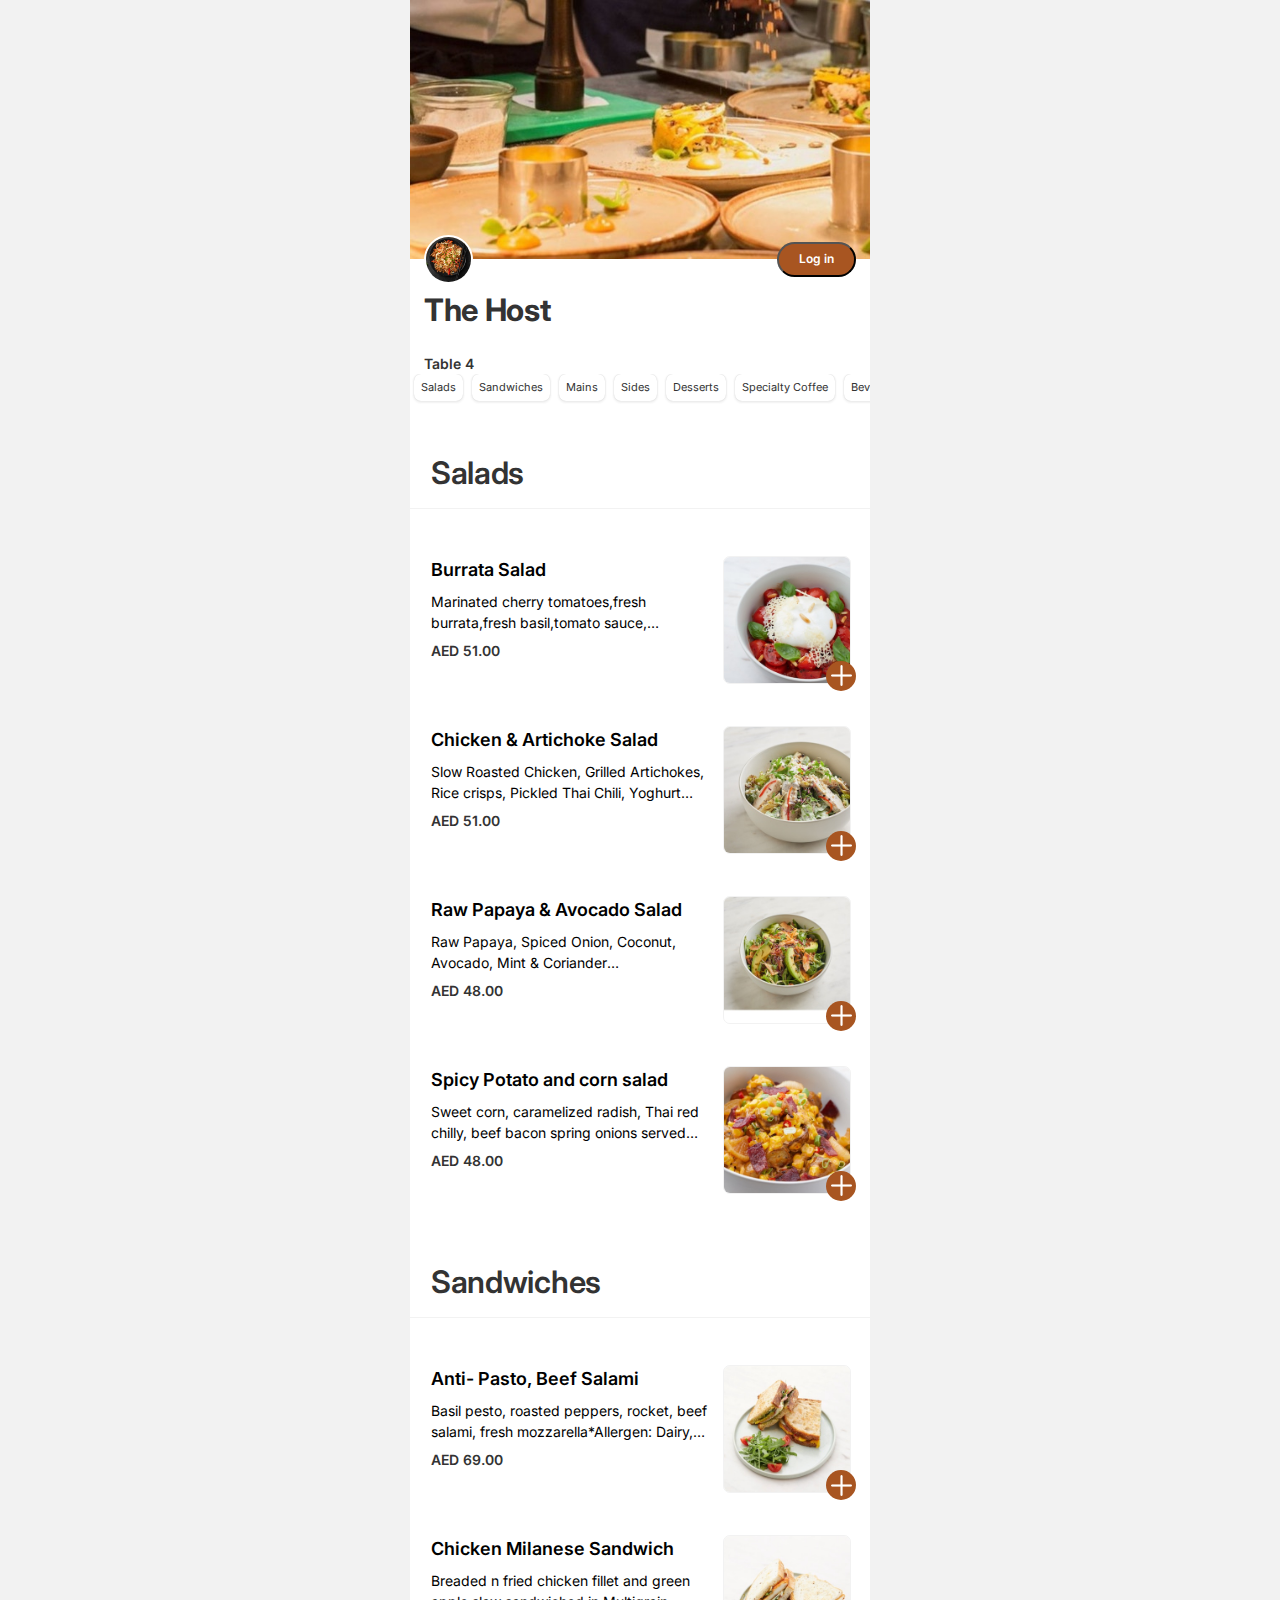
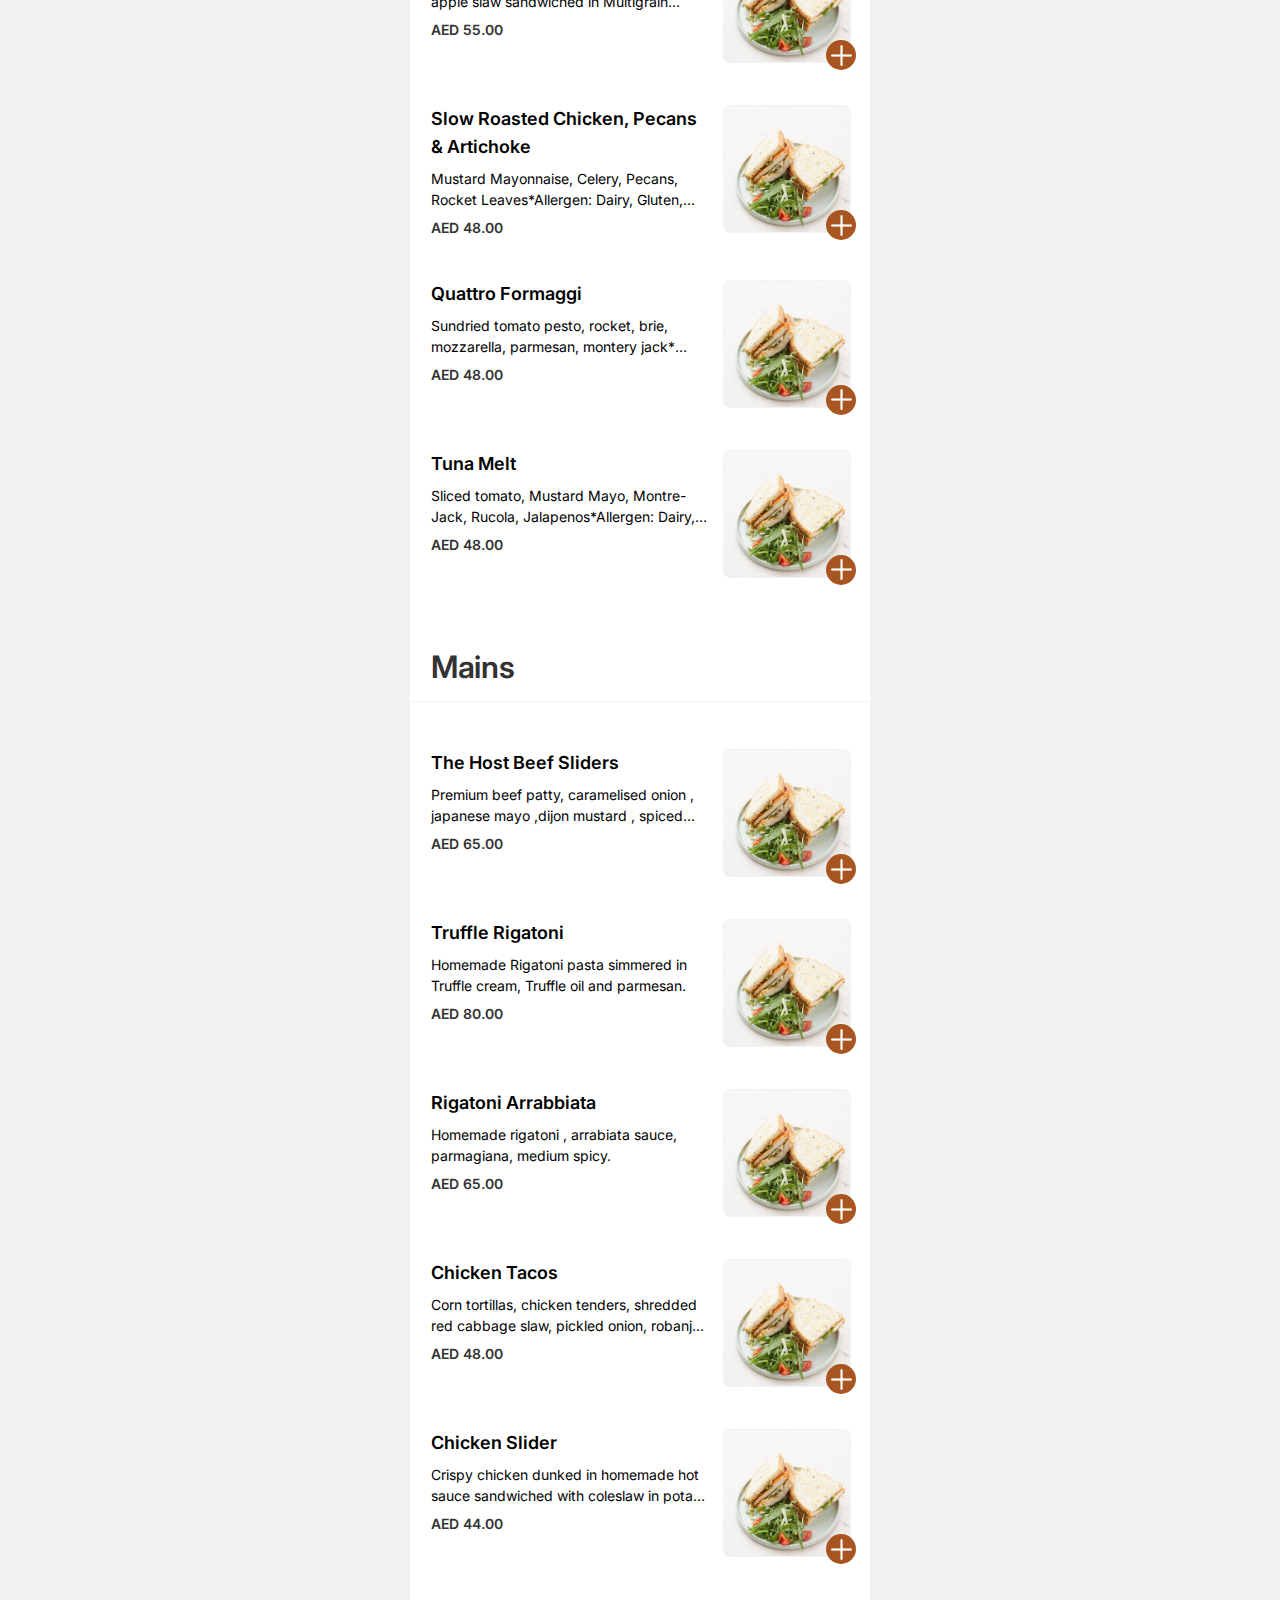
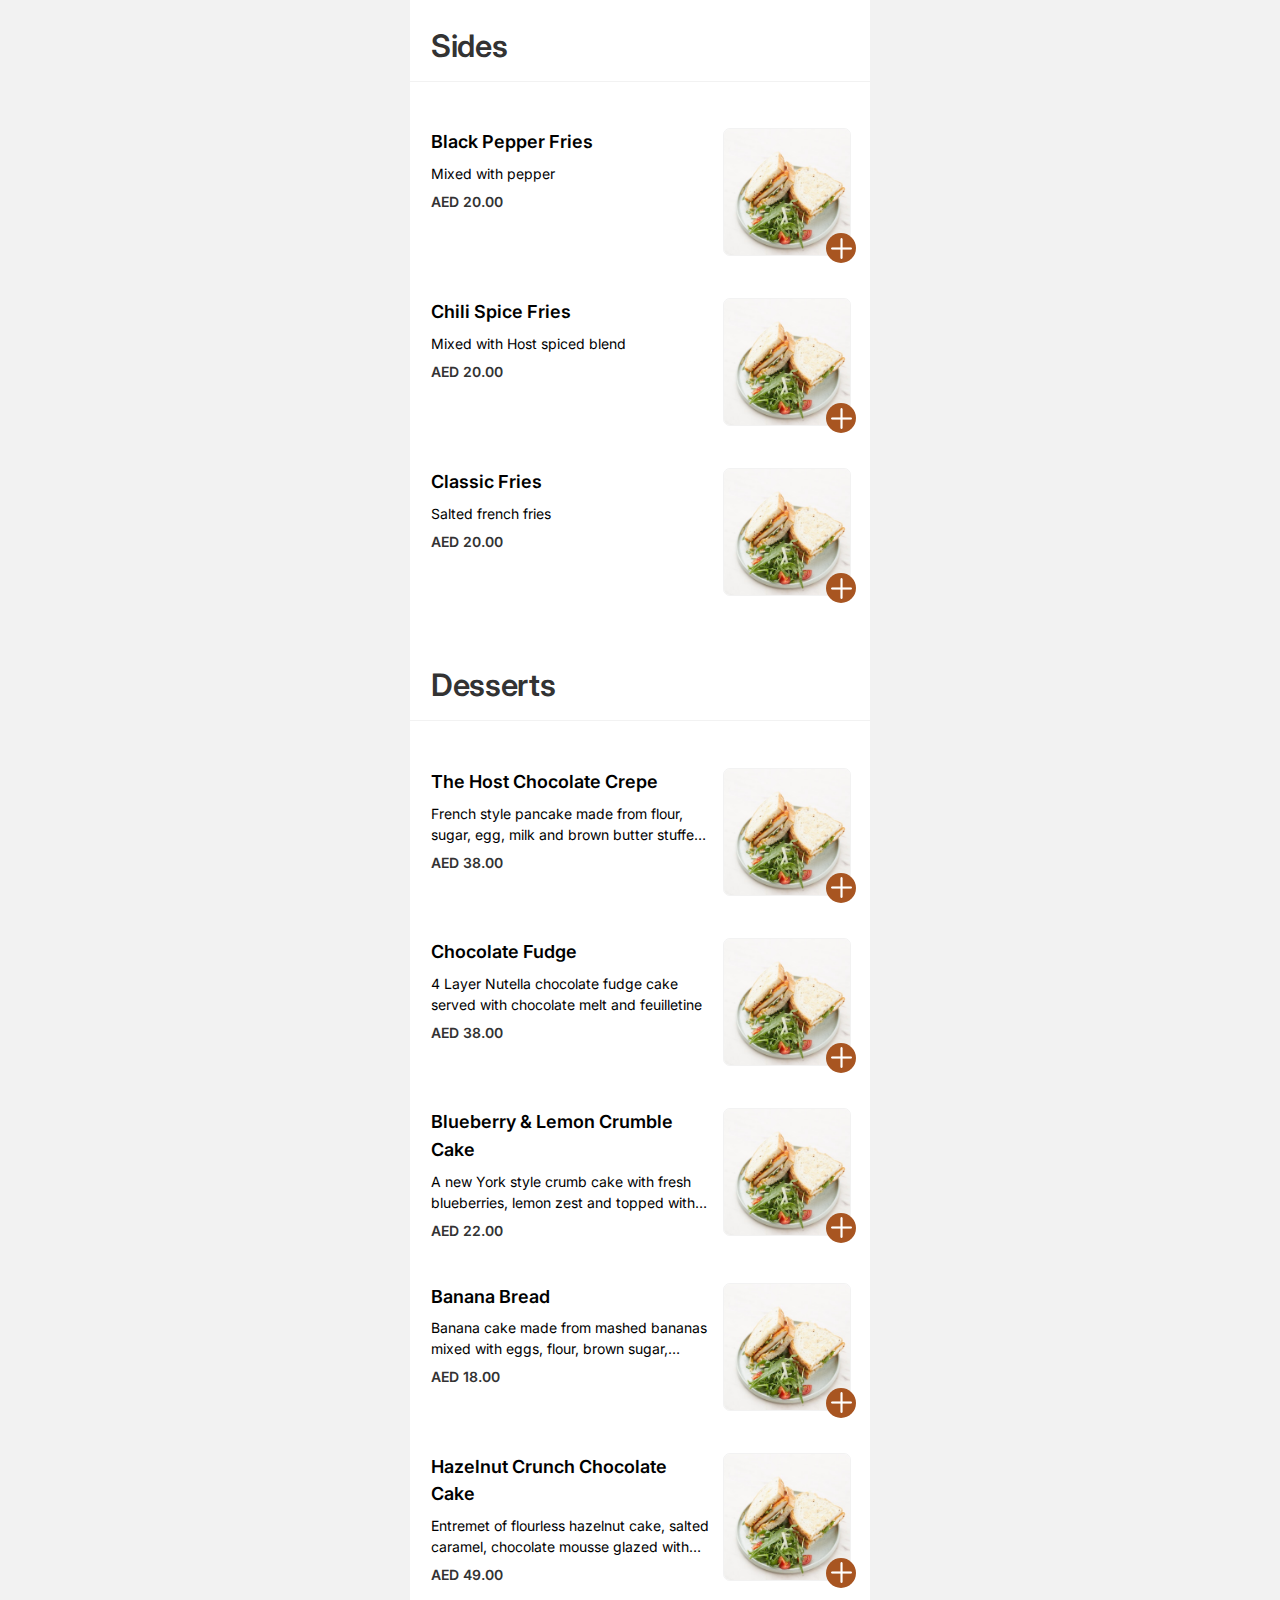
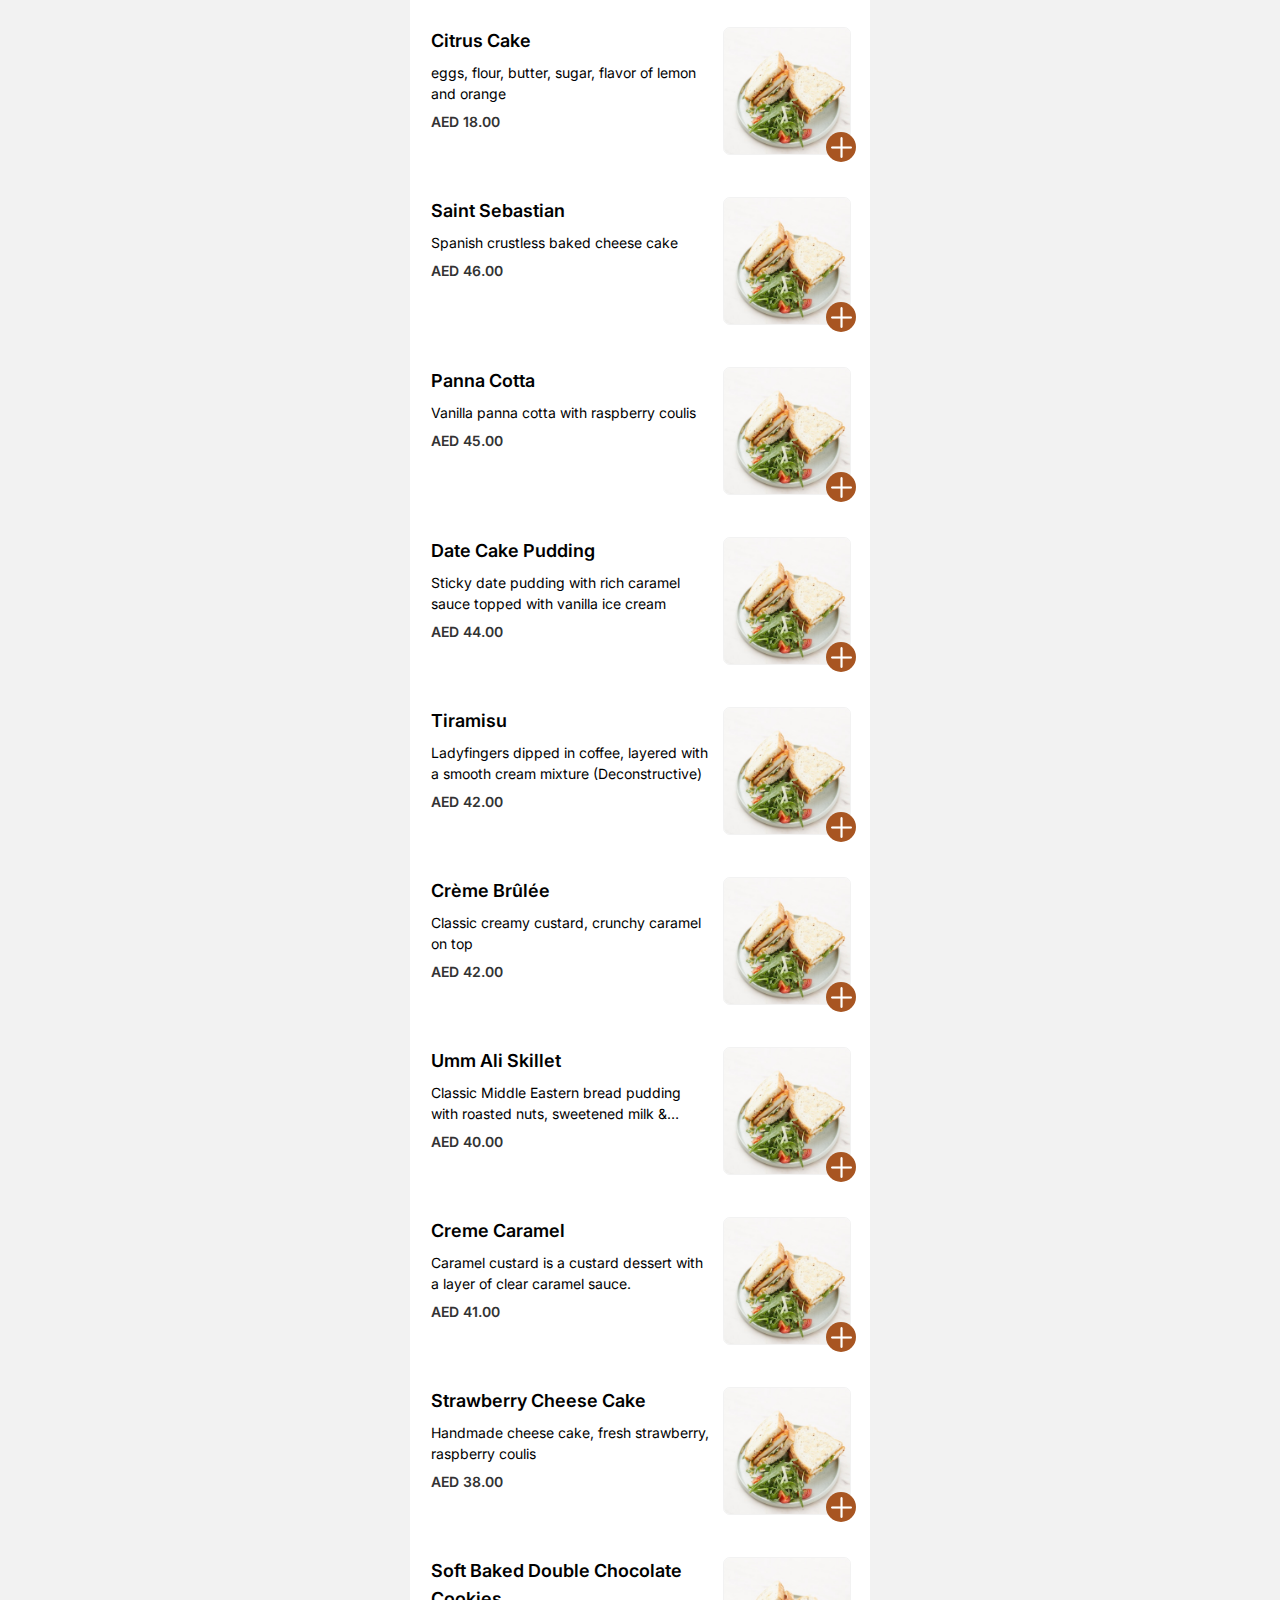
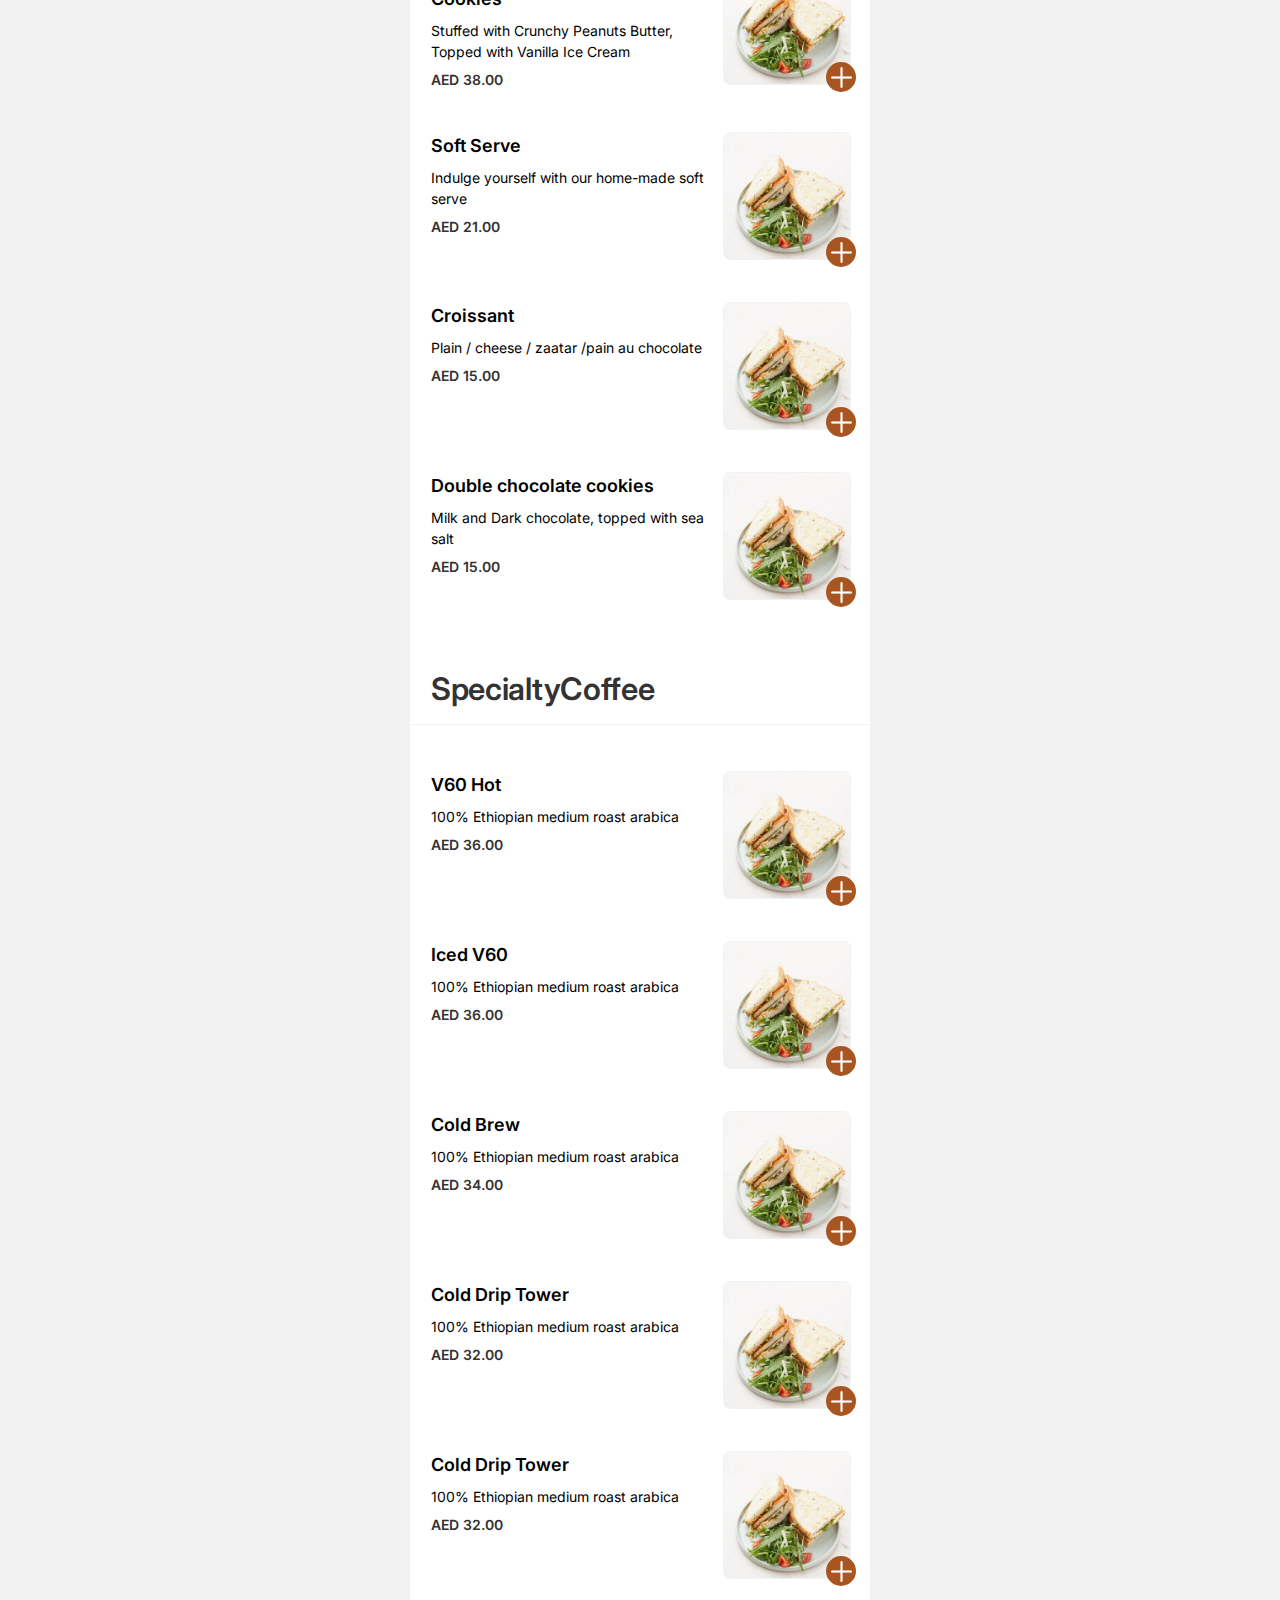
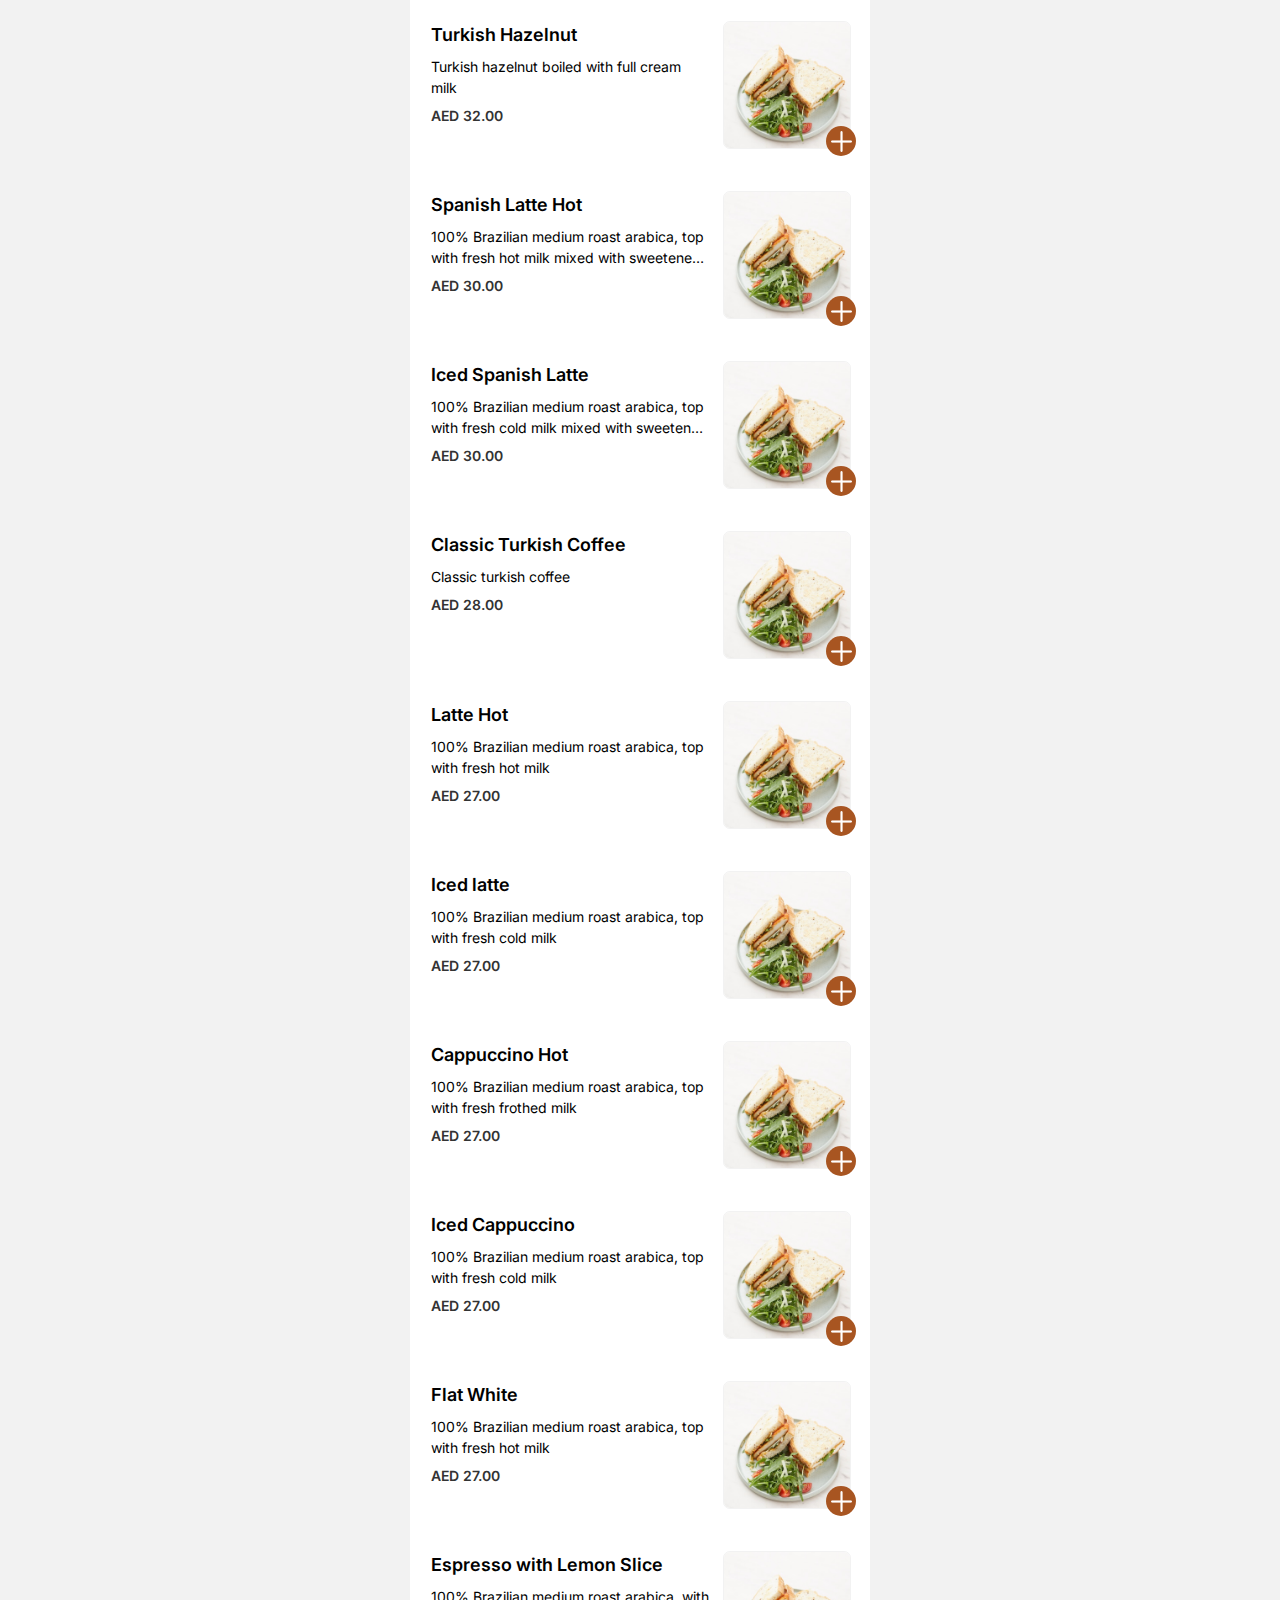
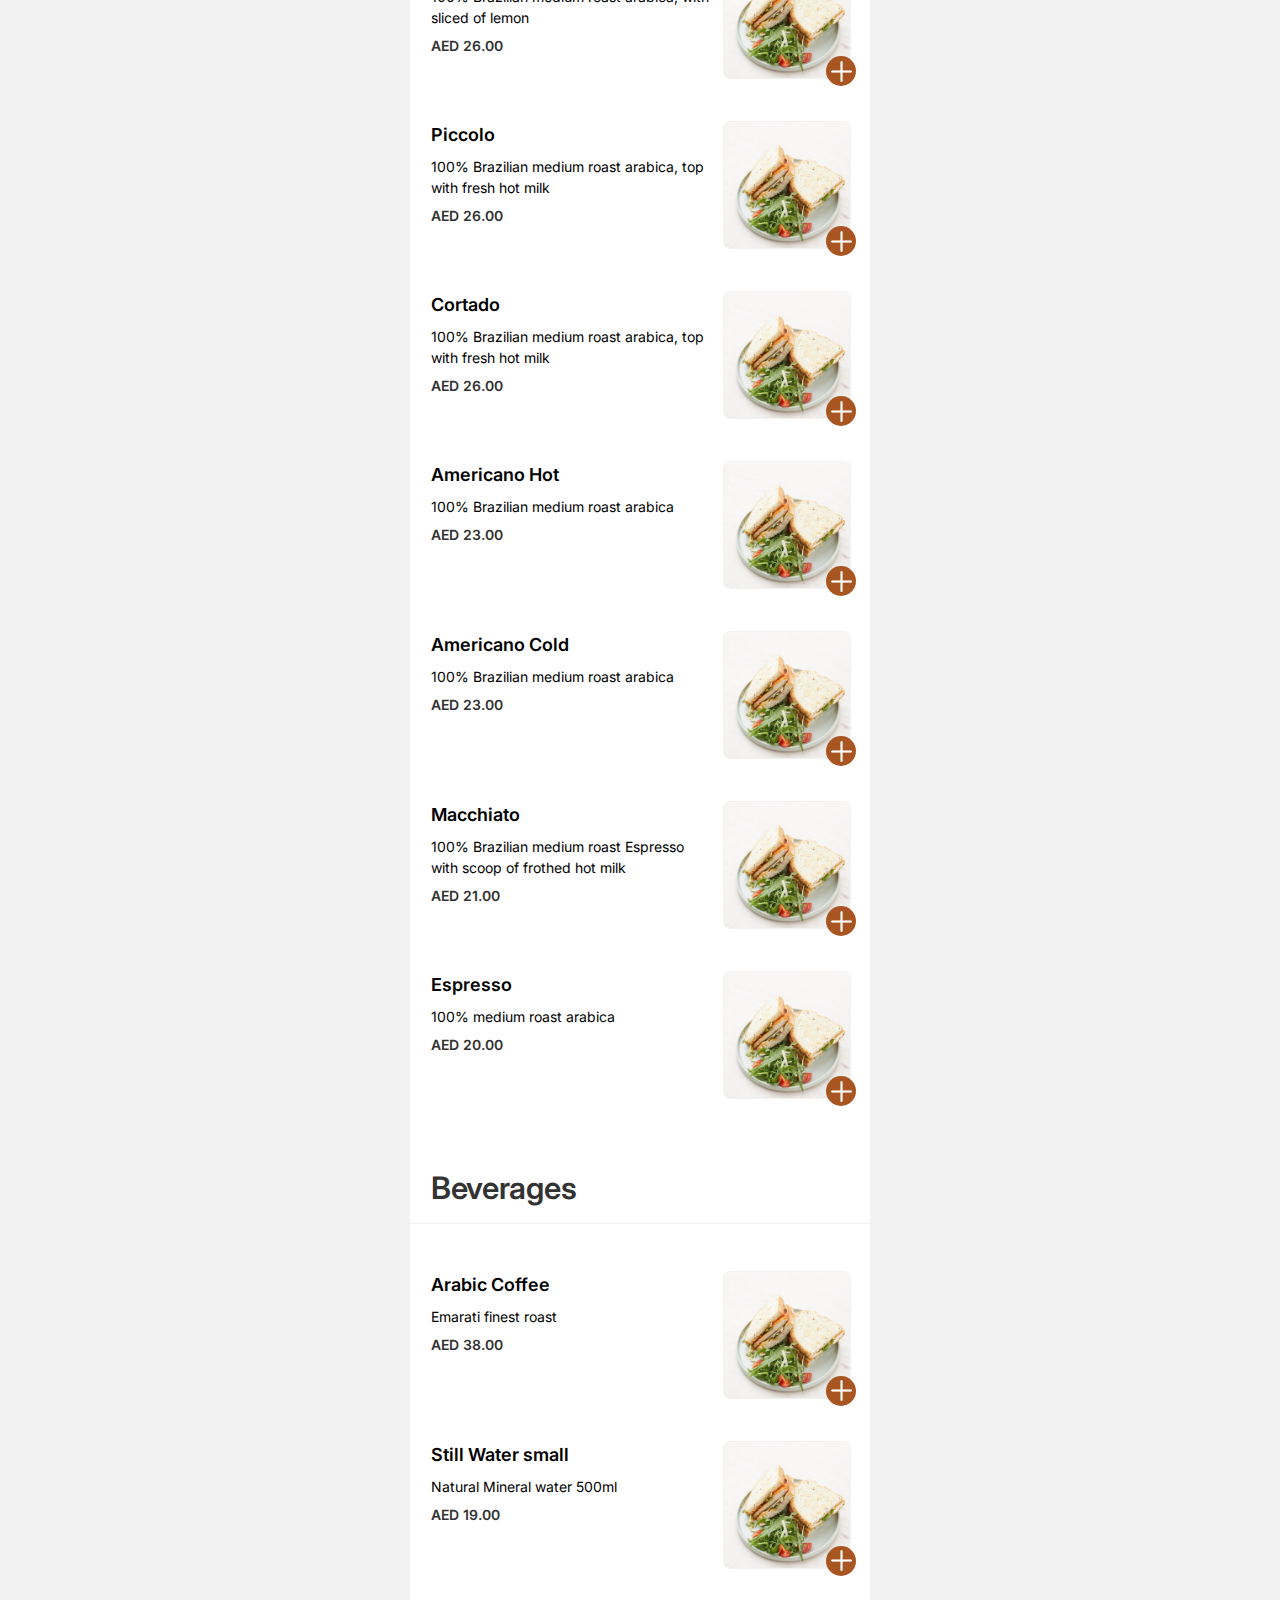
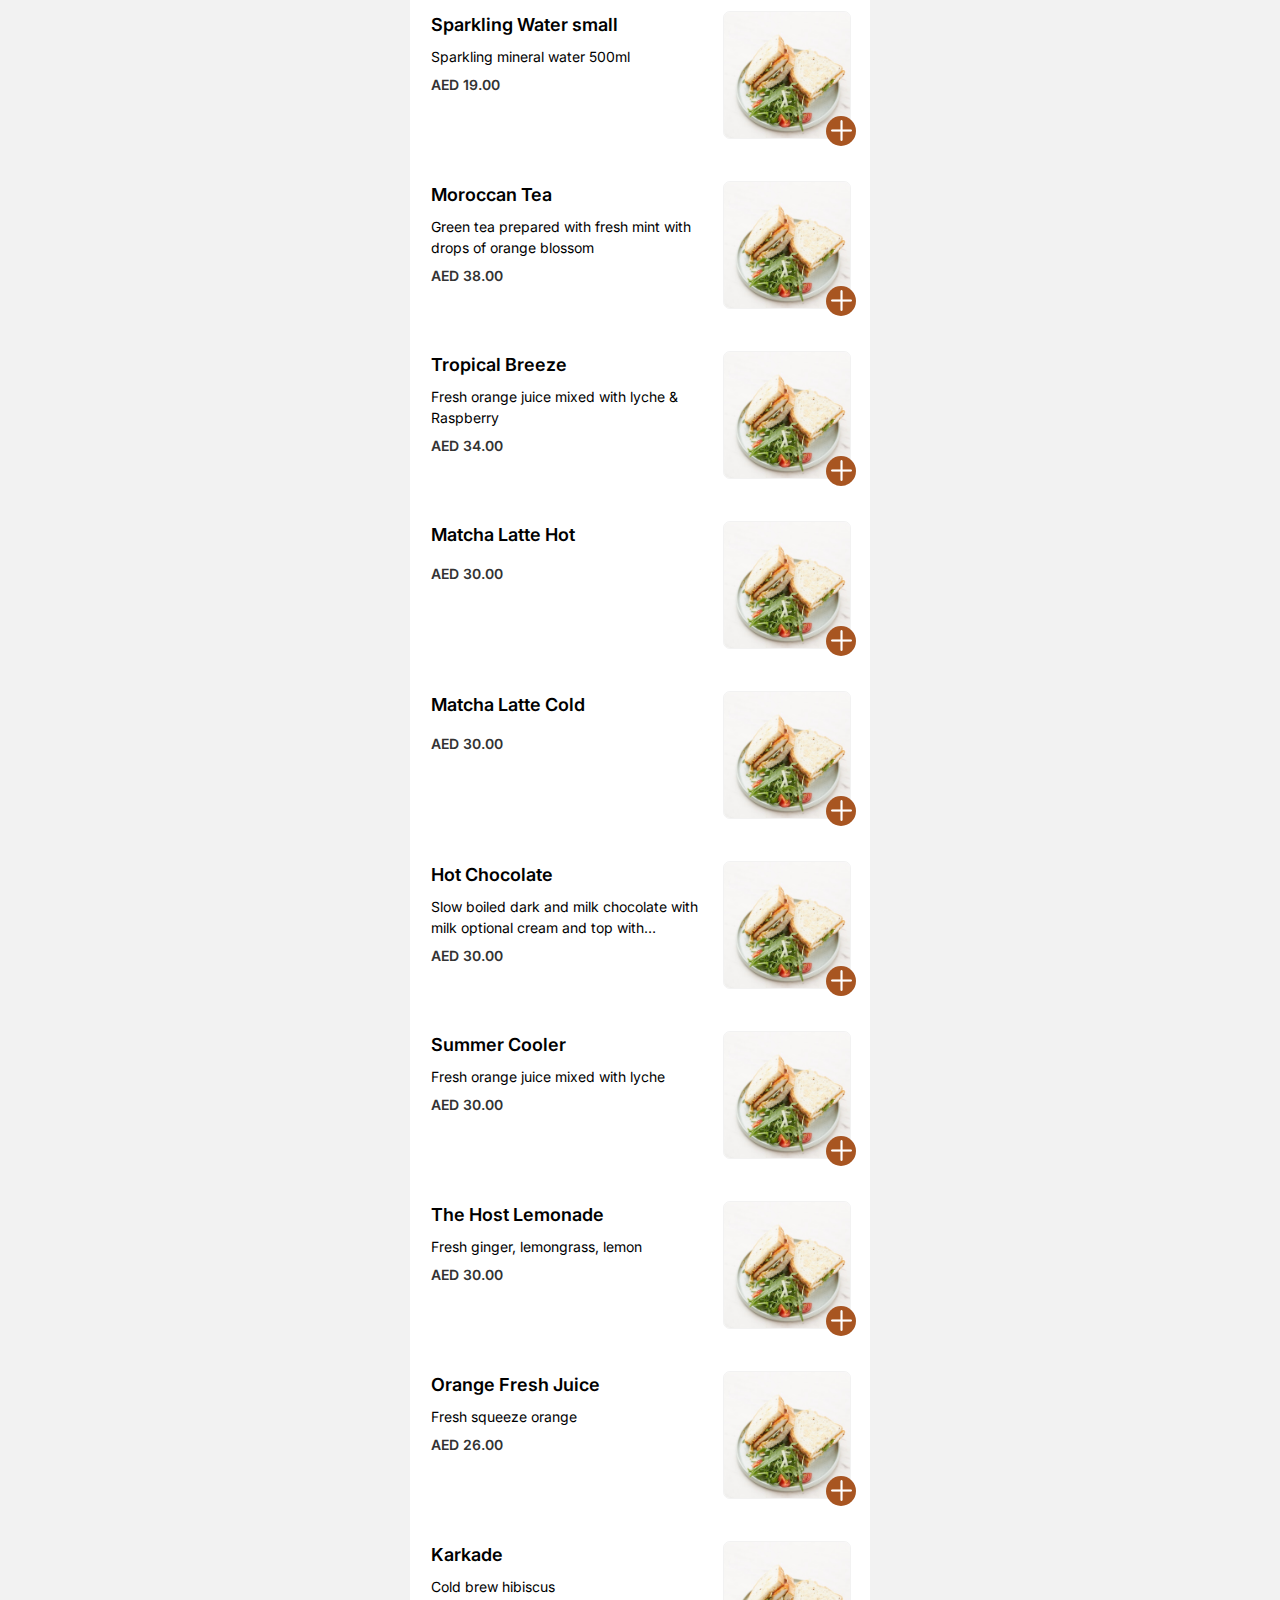
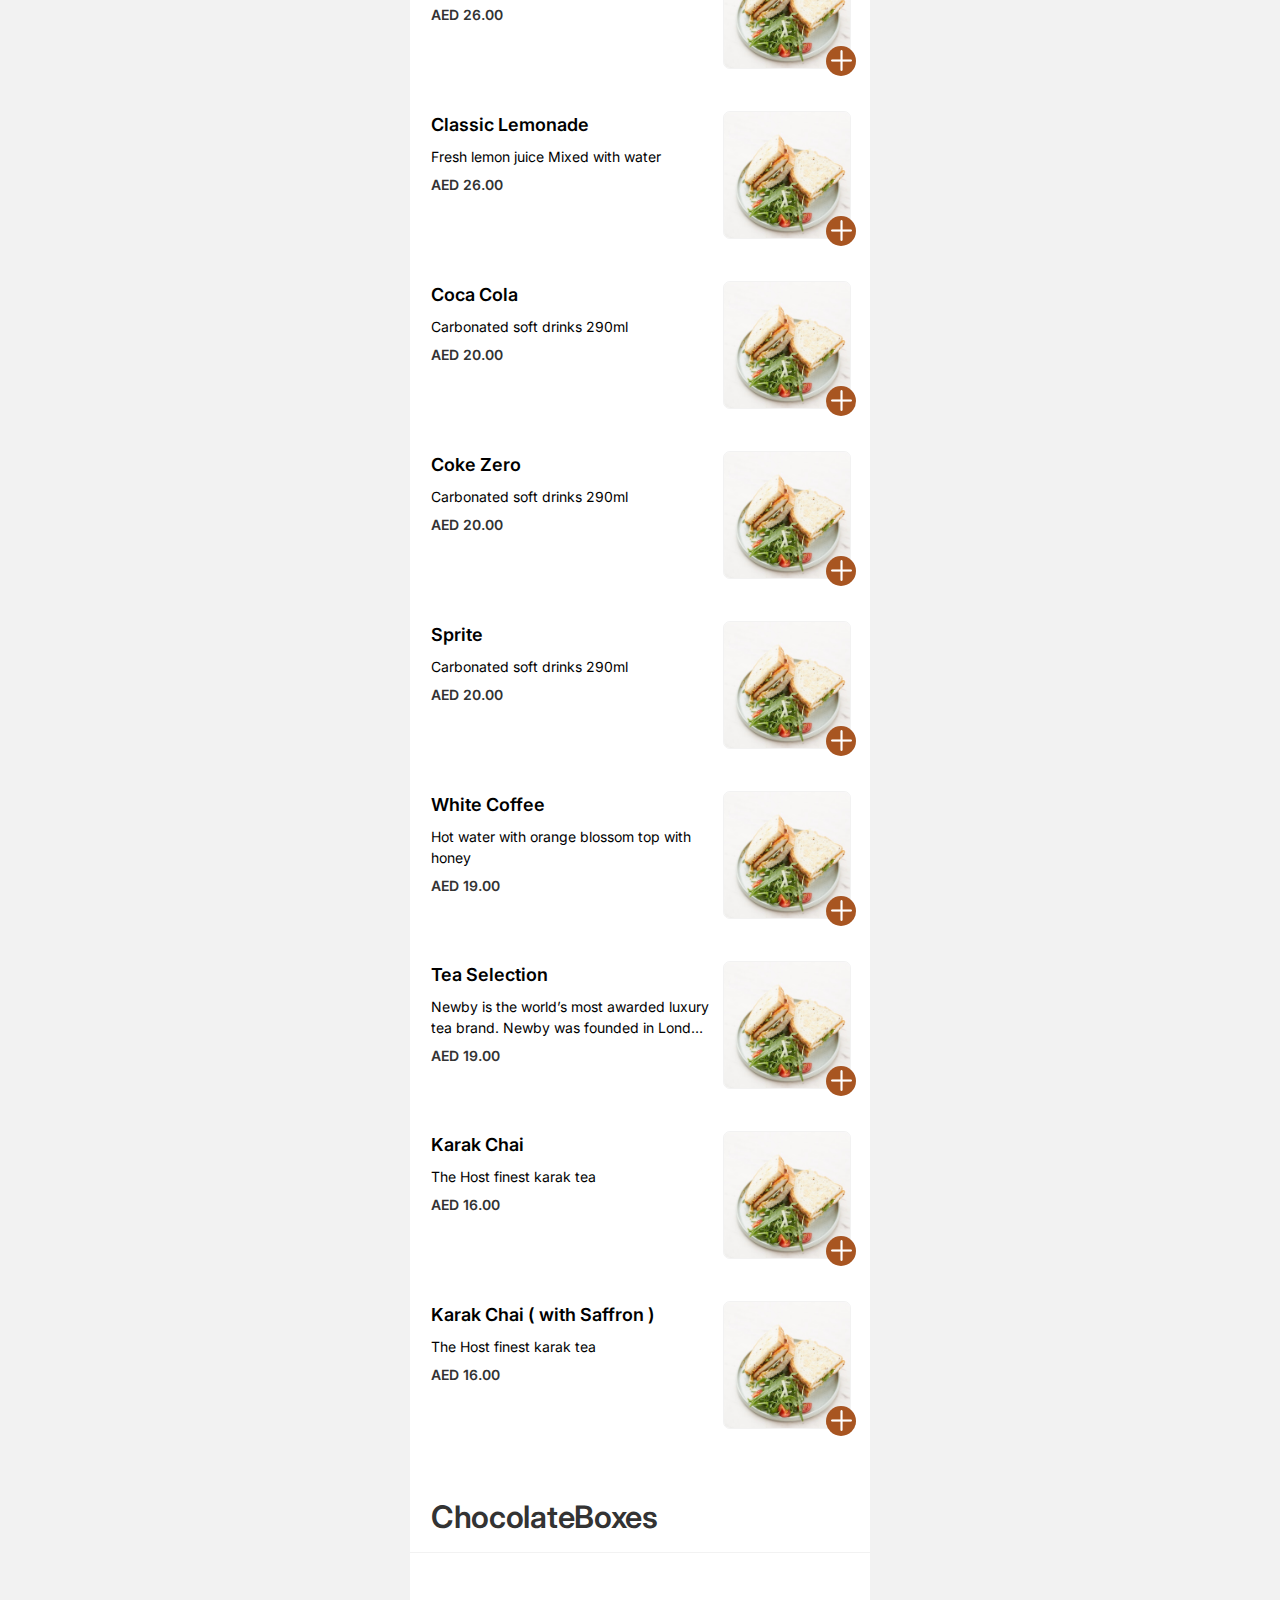
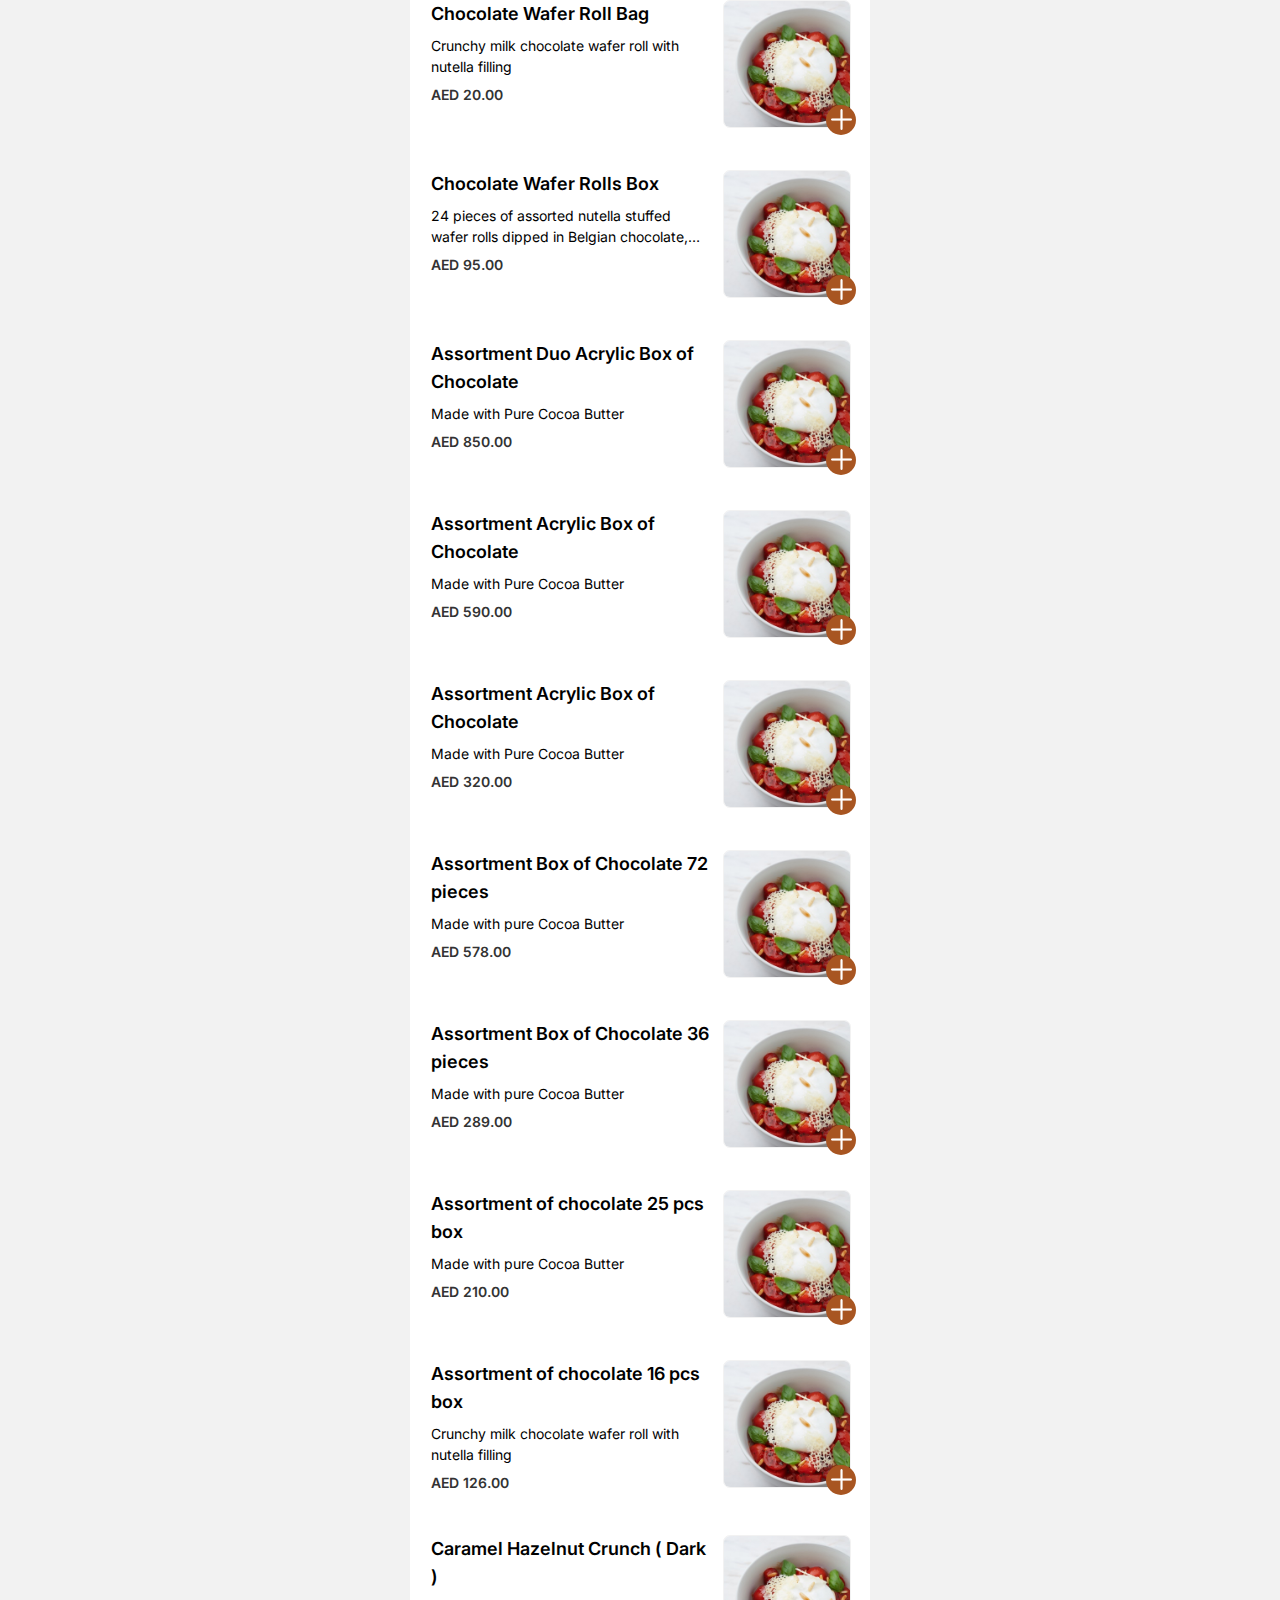
==== index.html @ ce13285e "Initial Commit" ====
<!DOCTYPE html>
<html lang="en">
  <head>
    <meta charset="UTF-8" />
    <meta name="viewport" content="width=device-width, initial-scale=1.0" />
    <title>Food Chart</title>
    <link rel="stylesheet" href="styles.css" />
  </head>
  <body>
    <div class="main-div">
      <!-- Profile-cover-picture-login-Divs -->
      <div class="">
        <div class="cover-photo-div">
          <img src="img/cover_Photo.jpeg" />
        </div>
        <div class="empty-div" style="height: 0px"></div>
        <div class="profile-img-row-div">
          <div class="profile-img-div">
            <img src="img/profilePhoto.jpg" />
          </div>
          <div class="login-button-div">
            <button class="login-button">
              <a href="login.html" class="button-login-anchor">
                <span class="login-button-text"> Log in </span>
              </a>
            </button>
          </div>
        </div>
      </div>
      <!-- Profile-info-Divs -->
      <div class="profile-name-div">
        <h2 class="profile-name-heading">The Host</h2>
        <span class="profile-description">Table 4</span>
      </div>
      <!-- list of buttons -->
      <div class="menu-buttons-div">
        <button class="menu-button" data-category="Salads">
          <a href="#Salads" class="button-text"> Salads </a>
        </button>
        <button class="menu-button" data-category="Sandwiches">
          <a href="#Sandwiches" class="button-text"> Sandwiches </a>
        </button>
        <button class="menu-button" data-category="Mains">
          <a href="#Mains" class="button-text"> Mains </a>
        </button>
        <button class="menu-button" data-category="Sides">
          <a href="#Sides" class="button-text"> Sides </a>
        </button>
        <button class="menu-button" data-category="Desserts">
          <a href="#Desserts" class="button-text"> Desserts </a>
        </button>
        <button class="menu-button" data-category="specialtyCoffee">
          <a href="#specialtyCoffee" class="button-text"> Specialty Coffee </a>
        </button>
        <button class="menu-button" data-category="Beverages">
          <a href="#Beverages" class="button-text"> Beverages </a>
        </button>
        <button class="menu-button" data-category="chocolateBoxes">
          <a href="#chocolateBoxes" class="button-text"> Chocolate Boxes </a>
        </button>
      </div>
      <div class="menu-items-div" id="menu"></div>
    </div>
    <script>
      const foodData = {
        Salads: [
          {
            name: "Burrata Salad",
            image: "img/buratta-salad.jpg",
            description:
              "Marinated cherry tomatoes,fresh burrata,fresh basil,tomato sauce, Parmesan tulle served with a slice of sourdough bread",
            price: "AED 51.00",
          },
          {
            name: "Chicken & Artichoke Salad",
            image: "img/chicken-artichoke-salad.jpg",
            description:
              "Slow Roasted Chicken, Grilled Artichokes, Rice crisps, Pickled Thai Chili, Yoghurt Dressing",
            price: "AED 51.00",
          },
          {
            name: "Raw Papaya & Avocado Salad",
            image: "img/raw-papaya-avocado-salad.jpg",
            description:
              "Raw Papaya, Spiced Onion, Coconut, Avocado, Mint & Coriander Dressing*Allergen: Sesame",
            price: "AED 48.00",
          },
          {
            name: "Spicy Potato and corn salad",
            image: "img/spicy-potato-and-corn-salad.jpg",
            description:
              "Sweet corn, caramelized radish, Thai red chilly, beef bacon spring onions served with chilly pesto",
            price: "AED 48.00",
          },
        ],
        Sandwiches: [
          {
            name: "Anti- Pasto, Beef Salami",
            image: "img/anti-pasto-beef-salami.jpg",
            description:
              "Basil pesto, roasted peppers, rocket, beef salami, fresh mozzarella*Allergen: Dairy, Gluten, Nuts",
            price: "AED 69.00",
          },
          {
            name: "Chicken Milanese Sandwich",
            image: "img/chicken-milanese-sandwich.jpg",
            description:
              "Breaded n fried chicken fillet and green apple slaw sandwiched in Multigrain Sourdough Loaf",
            price: "AED 55.00",
          },
          {
            name: "Slow Roasted Chicken, Pecans & Artichoke",
            image: "img/chicken-milanese-sandwich.jpg",
            description:
              "Mustard Mayonnaise, Celery, Pecans, Rocket Leaves*Allergen: Dairy, Gluten, Nuts",
            price: "AED 48.00",
          },
          {
            name: "Quattro Formaggi",
            image: "img/chicken-milanese-sandwich.jpg",
            description:
              "Sundried tomato pesto, rocket, brie, mozzarella, parmesan, montery jack* Allergen: Dairy, Gluten",
            price: "AED 48.00",
          },
          {
            name: "Tuna Melt",
            image: "img/chicken-milanese-sandwich.jpg",
            description:
              "Sliced tomato, Mustard Mayo, Montre-Jack, Rucola, Jalapenos*Allergen: Dairy, Gluten.",
            price: "AED 48.00",
          },
        ],
        Mains: [
          {
            name: "The Host Beef Sliders",
            image: "img/chicken-milanese-sandwich.jpg",
            description:
              "Premium beef patty, caramelised onion , japanese mayo ,dijon mustard , spiced fries",
            price: "AED 65.00",
          },
          {
            name: "Truffle Rigatoni",
            image: "img/chicken-milanese-sandwich.jpg",
            description:
              "Homemade Rigatoni pasta simmered in Truffle cream, Truffle oil and parmesan.",
            price: "AED 80.00",
          },
          {
            name: "Rigatoni Arrabbiata",
            image: "img/chicken-milanese-sandwich.jpg",
            description:
              "Homemade rigatoni , arrabiata sauce, parmagiana, medium spicy.",
            price: "AED 65.00",
          },
          {
            name: "Chicken Tacos",
            image: "img/chicken-milanese-sandwich.jpg",
            description:
              "Corn tortillas, chicken tenders, shredded red cabbage slaw, pickled onion, robanjan mayo, medium spicy",
            price: "AED 48.00",
          },
          {
            name: "Chicken Slider",
            image: "img/chicken-milanese-sandwich.jpg",
            description:
              "Crispy chicken dunked in homemade hot sauce sandwiched with coleslaw in potato buns, medium spicy.",
            price: "AED 44.00",
          },
        ],
        Sides: [
          {
            name: "Black Pepper Fries",
            image: "img/chicken-milanese-sandwich.jpg",
            description: "Mixed with pepper",
            price: "AED 20.00",
          },
          {
            name: "Chili Spice Fries",
            image: "img/chicken-milanese-sandwich.jpg",
            description: "Mixed with Host spiced blend",
            price: "AED 20.00",
          },
          {
            name: "Classic Fries",
            image: "img/chicken-milanese-sandwich.jpg",
            description: "Salted french fries",
            price: "AED 20.00",
          },
        ],
        Desserts: [
          {
            name: "The Host Chocolate Crepe",
            image: "img/chicken-milanese-sandwich.jpg",
            description:
              "French style pancake made from flour, sugar, egg, milk and brown butter stuffed with milk chocolate Garnish- drizzle of milk chocolate and roasted crushed hazelnut on top",
            price: "AED 38.00",
          },
          {
            name: "Chocolate Fudge",
            image: "img/chicken-milanese-sandwich.jpg",
            description:
              "4 Layer Nutella chocolate fudge cake  served with chocolate melt and feuilletine",
            price: "AED 38.00",
          },
          {
            name: "Blueberry & Lemon Crumble Cake",
            image: "img/chicken-milanese-sandwich.jpg",
            description:
              "A new York style crumb cake with fresh blueberries, lemon zest and topped with buttery crumb",
            price: "AED 22.00",
          },
          {
            name: "Banana Bread",
            image: "img/chicken-milanese-sandwich.jpg",
            description:
              "Banana cake made from mashed bananas mixed with eggs, flour, brown sugar, baking powder, topping with caramelized pecan",
            price: "AED 18.00",
          },
          {
            name: "Hazelnut Crunch Chocolate Cake",
            image: "img/chicken-milanese-sandwich.jpg",
            description:
              "Entremet of flourless hazelnut cake, salted caramel, chocolate mousse glazed with Milk chocolate and Hazelnut crunch.",
            price: "AED 49.00",
          },
          {
            name: "Citrus Cake",
            image: "img/chicken-milanese-sandwich.jpg",
            description:
              "eggs, flour, butter, sugar, flavor of lemon and orange",
            price: "AED 18.00",
          },
          {
            name: "Saint Sebastian",
            image: "img/chicken-milanese-sandwich.jpg",
            description: "Spanish crustless baked cheese cake",
            price: "AED 46.00",
          },
          {
            name: "Panna Cotta",
            image: "img/chicken-milanese-sandwich.jpg",
            description: "Vanilla panna cotta with raspberry coulis",
            price: "AED 45.00",
          },
          {
            name: "Date Cake Pudding",
            image: "img/chicken-milanese-sandwich.jpg",
            description:
              "Sticky date pudding with rich caramel sauce topped with vanilla ice cream",
            price: "AED 44.00",
          },
          {
            name: "Tiramisu",
            image: "img/chicken-milanese-sandwich.jpg",
            description:
              "Ladyfingers dipped in coffee, layered with a smooth cream mixture (Deconstructive)",
            price: "AED 42.00",
          },
          {
            name: "Crème Brûlée",
            image: "img/chicken-milanese-sandwich.jpg",
            description: "Classic creamy custard, crunchy caramel on top",
            price: "AED 42.00",
          },
          {
            name: "Umm Ali Skillet",
            image: "img/chicken-milanese-sandwich.jpg",
            description:
              "Classic Middle Eastern bread pudding with roasted nuts, sweetened milk & whipped cream",
            price: "AED 40.00",
          },
          {
            name: "Creme Caramel",
            image: "img/chicken-milanese-sandwich.jpg",
            description:
              "Caramel custard is a custard dessert with a layer of clear caramel sauce.",
            price: "AED 41.00",
          },
          {
            name: "Strawberry Cheese Cake",
            image: "img/chicken-milanese-sandwich.jpg",
            description:
              "Handmade cheese cake, fresh strawberry, raspberry coulis",
            price: "AED 38.00",
          },
          {
            name: "Soft Baked Double Chocolate Cookies",
            image: "img/chicken-milanese-sandwich.jpg",
            description:
              "Stuffed with Crunchy Peanuts Butter, Topped with Vanilla Ice Cream",
            price: "AED 38.00",
          },
          {
            name: "Soft Serve",
            image: "img/chicken-milanese-sandwich.jpg",
            description: "Indulge yourself with our home-made soft serve",
            price: "AED 21.00",
          },
          {
            name: "Croissant",
            image: "img/chicken-milanese-sandwich.jpg",
            description: "Plain / cheese / zaatar /pain au chocolate",
            price: "AED 15.00",
          },
          {
            name: "Double chocolate cookies",
            image: "img/chicken-milanese-sandwich.jpg",
            description: "Milk and Dark chocolate, topped with sea salt",
            price: "AED 15.00",
          },
        ],
        specialtyCoffee: [
          {
            name: "V60 Hot",
            image: "img/chicken-milanese-sandwich.jpg",
            description: "100% Ethiopian medium roast arabica",
            price: "AED 36.00",
          },
          {
            name: "Iced V60",
            image: "img/chicken-milanese-sandwich.jpg",
            description: "100% Ethiopian medium roast arabica",
            price: "AED 36.00",
          },
          {
            name: "Cold Brew",
            image: "img/chicken-milanese-sandwich.jpg",
            description: "100% Ethiopian medium roast arabica",
            price: "AED 34.00",
          },
          {
            name: "Cold Drip Tower",
            image: "img/chicken-milanese-sandwich.jpg",
            description: "100% Ethiopian medium roast arabica",
            price: "AED 32.00",
          },
          {
            name: "Cold Drip Tower",
            image: "img/chicken-milanese-sandwich.jpg",
            description: "100% Ethiopian medium roast arabica",
            price: "AED 32.00",
          },
          {
            name: "Turkish Hazelnut",
            image: "img/chicken-milanese-sandwich.jpg",
            description: "Turkish hazelnut boiled with full cream milk",
            price: "AED 32.00",
          },
          {
            name: "Spanish Latte Hot",
            image: "img/chicken-milanese-sandwich.jpg",
            description:
              "100% Brazilian medium roast arabica, top with fresh hot milk mixed with sweetened condensed milk",
            price: "AED 30.00",
          },
          {
            name: "Iced Spanish Latte",
            image: "img/chicken-milanese-sandwich.jpg",
            description:
              "100% Brazilian medium roast arabica, top with fresh cold milk mixed with sweetened condensed milk",
            price: "AED 30.00",
          },
          {
            name: "Classic Turkish Coffee",
            image: "img/chicken-milanese-sandwich.jpg",
            description: "Classic turkish coffee",
            price: "AED 28.00",
          },
          {
            name: "Latte Hot",
            image: "img/chicken-milanese-sandwich.jpg",
            description:
              "100% Brazilian medium roast arabica, top with fresh hot milk",
            price: "AED 27.00",
          },
          {
            name: "Iced latte",
            image: "img/chicken-milanese-sandwich.jpg",
            description:
              "100% Brazilian medium roast arabica, top with fresh cold milk",
            price: "AED 27.00",
          },
          {
            name: "Cappuccino Hot",
            image: "img/chicken-milanese-sandwich.jpg",
            description:
              "100% Brazilian medium roast arabica, top with fresh frothed milk",
            price: "AED 27.00",
          },
          {
            name: "Iced Cappuccino",
            image: "img/chicken-milanese-sandwich.jpg",
            description:
              "100% Brazilian medium roast arabica, top with fresh cold milk",
            price: "AED 27.00",
          },
          {
            name: "Flat White",
            image: "img/chicken-milanese-sandwich.jpg",
            description:
              "100% Brazilian medium roast arabica, top with fresh hot milk",
            price: "AED 27.00",
          },
          {
            name: "Espresso with Lemon Slice",
            image: "img/chicken-milanese-sandwich.jpg",
            description:
              "100% Brazilian medium roast arabica, with sliced of lemon",
            price: "AED 26.00",
          },
          {
            name: "Piccolo",
            image: "img/chicken-milanese-sandwich.jpg",
            description:
              "100% Brazilian medium roast arabica, top with fresh hot milk",
            price: "AED 26.00",
          },
          {
            name: "Cortado",
            image: "img/chicken-milanese-sandwich.jpg",
            description:
              "100% Brazilian medium roast arabica, top with fresh hot milk",
            price: "AED 26.00",
          },
          {
            name: "Americano Hot",
            image: "img/chicken-milanese-sandwich.jpg",
            description: "100% Brazilian medium roast arabica",
            price: "AED 23.00",
          },
          {
            name: "Americano Cold",
            image: "img/chicken-milanese-sandwich.jpg",
            description: "100% Brazilian medium roast arabica",
            price: "AED 23.00",
          },
          {
            name: "Macchiato",
            image: "img/chicken-milanese-sandwich.jpg",
            description:
              "100% Brazilian medium roast Espresso with scoop of frothed hot milk",
            price: "AED 21.00",
          },
          {
            name: "Espresso",
            image: "img/chicken-milanese-sandwich.jpg",
            description: "100% medium roast arabica ",
            price: "AED 20.00",
          },
        ],
        Beverages: [
          {
            name: "Arabic Coffee",
            image: "img/chicken-milanese-sandwich.jpg",
            description: "Emarati finest roast",
            price: "AED 38.00",
          },
          {
            name: "Still Water small",
            image: "img/chicken-milanese-sandwich.jpg",
            description: "Natural Mineral water 500ml",
            price: "AED 19.00",
          },
          {
            name: "Sparkling Water small",
            image: "img/chicken-milanese-sandwich.jpg",
            description: "Sparkling mineral water 500ml",
            price: "AED 19.00",
          },
          {
            name: "Moroccan Tea",
            image: "img/chicken-milanese-sandwich.jpg",
            description:
              "Green tea prepared with fresh mint with drops of orange blossom",
            price: "AED 38.00",
          },
          {
            name: "Tropical Breeze",
            image: "img/chicken-milanese-sandwich.jpg",
            description: "Fresh orange juice mixed with lyche & Raspberry",
            price: "AED 34.00",
          },
          {
            name: "Matcha Latte Hot",
            image: "img/chicken-milanese-sandwich.jpg",
            description: " ",
            price: "AED 30.00",
          },
          {
            name: "Matcha Latte Cold",
            image: "img/chicken-milanese-sandwich.jpg",
            description: " ",
            price: "AED 30.00",
          },
          {
            name: "Hot Chocolate",
            image: "img/chicken-milanese-sandwich.jpg",
            description:
              "Slow boiled dark and milk chocolate with milk optional cream and top with shredded chocolate",
            price: "AED 30.00",
          },
          {
            name: "Summer Cooler",
            image: "img/chicken-milanese-sandwich.jpg",
            description: "Fresh orange juice mixed with lyche ",
            price: "AED 30.00",
          },
          {
            name: "The Host Lemonade",
            image: "img/chicken-milanese-sandwich.jpg",
            description: "Fresh ginger, lemongrass, lemon",
            price: "AED 30.00",
          },
          {
            name: "Orange Fresh Juice",
            image: "img/chicken-milanese-sandwich.jpg",
            description: "Fresh squeeze orange ",
            price: "AED 26.00",
          },
          {
            name: "Karkade",
            image: "img/chicken-milanese-sandwich.jpg",
            description: "Cold brew hibiscus",
            price: "AED 26.00",
          },
          {
            name: "Classic Lemonade",
            image: "img/chicken-milanese-sandwich.jpg",
            description: "Fresh lemon juice Mixed with water ",
            price: "AED 26.00",
          },
          {
            name: "Coca Cola",
            image: "img/chicken-milanese-sandwich.jpg",
            description: "Carbonated soft drinks 290ml",
            price: "AED 20.00",
          },
          {
            name: "Coke Zero",
            image: "img/chicken-milanese-sandwich.jpg",
            description: "Carbonated soft drinks 290ml",
            price: "AED 20.00",
          },
          {
            name: "Sprite",
            image: "img/chicken-milanese-sandwich.jpg",
            description: "Carbonated soft drinks 290ml",
            price: "AED 20.00",
          },
          {
            name: "White Coffee",
            image: "img/chicken-milanese-sandwich.jpg",
            description: "Hot water with orange blossom top with honey ",
            price: "AED 19.00",
          },
          {
            name: "Tea Selection",
            image: "img/chicken-milanese-sandwich.jpg",
            description:
              "Newby is the world’s most awarded luxury tea brand. Newby was founded in London at the turn of the millennium with a clear mission - to reintroduce quality tea and revive the world’s love for it.",
            price: "AED 19.00",
          },
          {
            name: "Karak Chai",
            image: "img/chicken-milanese-sandwich.jpg",
            description: "The Host finest karak tea",
            price: "AED 16.00",
          },
          {
            name: "Karak Chai ( with Saffron )",
            image: "img/chicken-milanese-sandwich.jpg",
            description: "The Host finest karak tea",
            price: "AED 16.00",
          },
        ],
        chocolateBoxes: [
          {
            name: "Chocolate Wafer Roll Bag",
            image: "img/buratta-salad.jpg",
            description:
              "Crunchy milk chocolate wafer roll with nutella filling",
            price: "AED 20.00",
          },
          {
            name: "Chocolate Wafer Rolls Box",
            image: "img/buratta-salad.jpg",
            description:
              "24 pieces of assorted nutella stuffed wafer rolls dipped in Belgian chocolate, with pistachio,almond,hazelnut and sea salt coating.",
            price: "AED 95.00",
          },
          {
            name: "Assortment Duo Acrylic Box of Chocolate",
            image: "img/buratta-salad.jpg",
            description: "Made with Pure Cocoa Butter",
            price: "AED 850.00",
          },
          {
            name: "Assortment Acrylic Box of Chocolate",
            image: "img/buratta-salad.jpg",
            description: "Made with Pure Cocoa Butter",
            price: "AED 590.00",
          },
          {
            name: "Assortment Acrylic Box of Chocolate",
            image: "img/buratta-salad.jpg",
            description: "Made with Pure Cocoa Butter",
            price: "AED 320.00",
          },
          {
            name: "Assortment Box of Chocolate 72 pieces",
            image: "img/buratta-salad.jpg",
            description: "Made with pure Cocoa Butter",
            price: "AED 578.00",
          },
          {
            name: "Assortment Box of Chocolate 36 pieces",
            image: "img/buratta-salad.jpg",
            description: "Made with pure Cocoa Butter",
            price: "AED 289.00",
          },
          {
            name: "Assortment of chocolate 25 pcs box",
            image: "img/buratta-salad.jpg",
            description: "Made with pure Cocoa Butter",
            price: "AED 210.00",
          },
          {
            name: "Assortment of chocolate 16 pcs box",
            image: "img/buratta-salad.jpg",
            description:
              "Crunchy milk chocolate wafer roll with nutella filling",
            price: "AED 126.00",
          },
          {
            name: "Caramel Hazelnut Crunch ( Dark )",
            image: "img/buratta-salad.jpg",
            description:
              "63% dark chocolate with hazelnut feuilletine filling,roasted hazelnut and salted caramel",
            price: "AED 8.00",
          },
          {
            name: "Caramel Hazelnut Crunch ( Milk )",
            image: "img/buratta-salad.jpg",
            description:
              "Milk chocolate with hazelnut feuilletine filling,roasted hazelnut and salted caramel",
            price: "AED 8.00",
          },
          {
            name: "Hazelnut",
            image: "img/buratta-salad.jpg",
            description: "Milk chocolate with roasted hazelnut",
            price: "AED 8.00",
          },
          {
            name: "Earl Grey",
            image: "img/buratta-salad.jpg",
            description: "Milk chocolate with black tea and bergamot",
            price: "AED 8.00",
          },
          {
            name: "Rose",
            image: "img/buratta-salad.jpg",
            description: "Milk chocolate with rose ganache",
            price: "AED 8.00",
          },
          {
            name: "Peanut Butter",
            image: "img/buratta-salad.jpg",
            description: "Milk chocolate with peanut butter crunch",
            price: "AED 8.00",
          },
          {
            name: "Mistika",
            image: "img/buratta-salad.jpg",
            description: "Milk chocolate with mystique ganache",
            price: "AED 8.00",
          },
          {
            name: "Orange",
            image: "img/buratta-salad.jpg",
            description: "Dark chocolate with orange cream and milk ganache",
            price: "Out of stock",
          },
          {
            name: "Pistachio Crunch",
            image: "img/buratta-salad.jpg",
            description:
              "Milk chocolate with pistachio cream, crunch feuilletine and roasted pistachio",
            price: "AED 8.00",
          },
          {
            name: "Coffee",
            image: "img/buratta-salad.jpg",
            description: "Milk chocolate with Arabian peninsula coffee",
            price: "AED 8.00",
          },
        ],
      };

      const menuContainer = document.getElementById("menu");

      // Loop through each category in foodData
      for (const category in foodData) {
        if (foodData.hasOwnProperty(category)) {
          const categoryItems = foodData[category];

          // creating a div for each category
          const foodType = document.createElement("div");
          foodType.classList.add("food-type");
          foodType.setAttribute("id", category); // Add your desired ID here
          menuContainer.appendChild(foodType);
          // Create a heading for the category
          const categoryHeading = document.createElement("h2");
          categoryHeading.textContent = category;
          categoryHeading.classList.add("item-type-name");
          foodType.appendChild(categoryHeading);

          // Loop through each item in the category
          categoryItems.forEach((item) => {
            // Create a container for the item
            const itemContainer = document.createElement("div");
            itemContainer.classList.add("item-container");

            // Create a div for item details
            const detailsDiv = document.createElement("div");
            detailsDiv.classList.add("details-container");
            // Create a heading for the item name
            const itemName = document.createElement("h3");
            itemName.textContent = item.name;
            itemName.classList.add("details-container-itemName");
            detailsDiv.appendChild(itemName);

            // Create a span for the item description
            const itemDescription = document.createElement("span");
            itemDescription.textContent = item.description;
            itemDescription.classList.add("details-container-itemDescription");
            detailsDiv.appendChild(itemDescription);

            // Create a span for the item price
            const itemPrice = document.createElement("span");
            itemPrice.textContent = item.price;
            itemPrice.classList.add("details-container-itemPrice");
            detailsDiv.appendChild(itemPrice);

            // Append the details div to the item container
            itemContainer.appendChild(detailsDiv);

            // Create a div for the item image
            const imageDiv = document.createElement("div");
            imageDiv.classList.add("details-container-item-img-div");
            // Create an image element
            const image = document.createElement("img");
            image.src = item.image;
            image.classList.add("details-container-item-img");
            imageDiv.appendChild(image);

            // Create a div to contain both plus and minus icons
            const iconContainer = document.createElement("div");
            iconContainer.classList.add("icon-container");

            // Create an Button element for the plus icon
            const iconAddButton = document.createElement("button");
            iconAddButton.classList.add("icon-add-button");
            // Create an image element for the plus icon
            const plusIcon = document.createElement("img");
            plusIcon.src = "img/plus.png"; // Update the source to your plus icon PNG
            plusIcon.alt = "+"; // Optional: Provide alt text for accessibility
            plusIcon.classList.add("plus-icon");

            // Create an Button element for the plus icon
            const iconSubButton = document.createElement("button");
            iconSubButton.classList.add("icon-minus-button");
            // create a span element for items count
            const itemNumber = document.createElement("span");
            itemNumber.classList.add("item-count-span");
            // Create an image element for the minus icon
            const minusIcon = document.createElement("img");
            minusIcon.src = "img/minus-sign.png"; // Update the source to your minus icon PNG
            minusIcon.alt = "-"; // Optional: Provide alt text for accessibility
            minusIcon.classList.add("minus-icon");

            // Add click event listener to the plus button
            plusIcon.addEventListener("click", () => {
              // Toggle visibility of the minus icon when plus icon is clicked
              minusIcon.style.display = "inline-block";
            });

            // Hide the minus icon by default
            iconSubButton.style.display = "none";

            // Append plus and minus icons to the icon container
            iconAddButton.appendChild(plusIcon);
            iconSubButton.appendChild(minusIcon);
            iconContainer.appendChild(iconSubButton);
            iconContainer.appendChild(iconAddButton);
            // Append the icon container to the image div
            imageDiv.appendChild(iconContainer);

            // Append the image div to the item container
            itemContainer.appendChild(imageDiv);

            // Append the item container to the food type div
            foodType.appendChild(itemContainer);
          });
        }
      }
      // Add event listeners to each menu button
      document.addEventListener("DOMContentLoaded", function () {
        const menuButtonsDiv = document.querySelector(".menu-buttons-div");
        const buttons = menuButtonsDiv.querySelectorAll(".menu-button");

        // Function to handle scrolling of the menu container
        function scrollMenuContainer(button) {
          // Calculate the distance from the clicked button to the right edge of the menu container
          const distanceToRight =
            menuButtonsDiv.offsetWidth -
            (button.offsetLeft + button.offsetWidth);

          // If the button is closer to the right edge, scroll to the right
          if (distanceToRight < 100) {
            // Adjust this threshold as needed
            menuButtonsDiv.scrollLeft += 80; // Adjust the scroll amount as needed
          } else {
            // Adjust this threshold as needed
            menuButtonsDiv.scrollLeft -= 80; // Adjust the scroll amount as needed
          }
        }

        buttons.forEach((button) => {
          // Add click event listener to each button
          button.addEventListener("click", function () {
            scrollMenuContainer(button);
            // Remove 'active' class from all buttons
              buttons.forEach(btn => {
                  btn.classList.remove('active');
              });
              // Add 'active' class to the clicked button
              button.classList.add('active');

          });
        });
        document.addEventListener("DOMContentLoaded", function () {
          const buttons = document.querySelectorAll(".menu-button");

          buttons.forEach((button) => {
            button.addEventListener("click", function (event) {
              event.preventDefault(); // Prevent default anchor behavior
              const targetId = this.querySelector("a")
                .getAttribute("href")
                .substring(1);
              const targetSection = document.getElementById(targetId);
              console.log(targetId,"I am section", targetSection);
              targetSection.scrollIntoView({ behavior: "smooth" });
            });
          });

          document.addEventListener("scroll", function () {
            const sections = document.querySelectorAll(".section");

            sections.forEach((section) => {
              const rect = section.getBoundingClientRect();
              const button = document.querySelector(
                `[data-category="${section.id}"]`
              );
              
              // if (rect.top >= 0 && rect.bottom <= window.innerHeight) {
              //   button.classList.add("active");
              // } else {
              //   button.classList.remove("active");
              // }
            });
          });
        });


      });
    </script>

    <script>
      // Get all the menu buttons
      const menuButtons = document.querySelectorAll(".menu-button");

      // Function to handle scroll event
      function handleScroll() {
        // Get the current scroll position
        const scrollPosition = window.scrollY;
        // Loop through each menu button
        menuButtons.forEach((button) => {
          // Get the target section ID from the button's href attribute
          // console.log("button class", button.classList, button)
          const targetId = button
            .querySelector("a")
            .getAttribute("href")
            .substring(1);
          // console.log(targetId, "I am here3");
          const targetSection = document.getElementById(targetId);
          console.log('Iam target', targetSection);
          // If the target section is in view
          if (
            targetSection.offsetTop <= scrollPosition &&
            targetSection.offsetTop + targetSection.offsetHeight >
              scrollPosition
          ) {
            menuButtons.forEach(btn => {
                btn.classList.remove('active');
              });
              // Add 'active' class to the clicked button
              button.classList.add('active');
            button.scrollIntoView({
              behavior: "smooth",
              block: "nearest",
              inline: "center",
            });
          }
        });
      }

      // Add scroll event listener
      window.addEventListener("scroll", handleScroll);
    </script>
  </body>
</html>
---- styles.css ----
@import url('https://fonts.googleapis.com/css2?family=Inter:wght@100..900&display=swap');


body {
    background-color: #F2F2F2;
    font-family: "Inter", sans-serif;
    margin: 0;
}

.main-div {
    width: 460px;
    margin: auto;
    background-color: white;
}

.profile-img-row-div {
    display: flex;
    justify-content: space-between;
    align-items: center;
    margin-top: -35px;
    padding: 7px 14px;
}

.profile-img-div {
    width: 45px;
    height: 45px;
    border-radius: 50%;
    overflow: hidden;
    border: 2px solid white;
}

img {
    width: 100%;
    height: 100%;
    object-fit: cover;
}

.login-button-div {
    display: flex;
    column-gap: 7px;
}

.login-button {
    display: inline-flex;
    min-height: 35px;
    align-items: center;
    justify-content: center;
    background-color: #a85521;
    border-radius: 100px;
    
}

.login-button-text {
    padding: 7px 14px;
    font-size: 12px;
    white-space: nowrap;
    color: inherit!important;
    font-weight: 600;
    margin: 0;
    line-height: 150%;
    font-family: "Inter", sans-serif;;
}

.button-login-anchor{
    text-decoration: none;
    color: white;

}

.profile-name-div {
    
    padding: 0px 14px;
    background-color: white;
}

.profile-name-heading {
    margin-top: 0px;
    font-size: 31px;
    letter-spacing: -.31px;
    font-family: "Inter", sans-serif;
    text-transform: capitalize;
    color: #333333;
}

.profile-description {
    font-size: 14px;
    font-family: "Inter", sans-serif;
    color: #333333;
    font-weight: 600;
    margin: 0;
    line-height: 150%;
}

/* .menu-buttons-div {
    display: flex;
    width: 100%;
    scroll-behavior: smooth;
    overflow-x: auto;
    margin-bottom: -14px;
    gap: 5px;
    padding-bottom: 18px;
}
 */

.menu-buttons-div  {
    display: flex;
    width: 100%;
    overflow-x: auto;
    margin-bottom: -14px;
    gap: 5px;
    padding-bottom: 18px;
    position: sticky;
    top: 0; /* Stick to the top of the viewport */
    background-color: white; /* Optional: to ensure it's visible on scroll */
    z-index: 100; /* Ensure it's above other content */
}

.menu-button {
    padding: 0px;
    flex: 0 0 auto;
    display: inline-flex;
    flex-direction: column;
    justify-content: center;
    white-space: nowrap;
    align-items: center;
    margin-left: 4px;
    cursor: pointer;
    color: #333333;
    text-align: center;
    text-overflow: ellipsis;
    font-family: "Inter", sans-serif;
    font-size: 11px;
    font-weight: 400;
    line-height: 21px;
    border: none;
    box-shadow: 0px 1px 2px 1px rgba(51, 51, 51, .07), 0px 0px 1px 0px rgba(51, 51, 51, .21), 0px 2px 2px -4px rgba(51, 51, 51, .07);
    border-radius: 7px;
    background: #ffffff;
    transition: all .2s ease-out;
    overflow: hidden;

}

.menu-button:hover {
    background-color: #F2F2F2; /* Background color when hovered over */
}



.menu-button.active {
    background-color: #F2F2F2; /* Background color when hovered over */
}

.menu-button.selected {
    background-color: #F2F2F2; /* Background color for the selected button */
}


.navigate-to-login-page{
    text-decoration: none;
}
.button-text {
    padding: 3px 7px;
    text-decoration: none;
    color: #333333;
}

.menu-items-div {
    display: flex;
    flex-direction: column;
    gap: 7px;
    padding: 7px 0;
}

.item-type-name {
    font-size: 31px;
    line-height: 135.48%;
    letter-spacing: -.31px;
    color: #333333;
    font-family: "Inter", sans-serif;
    text-transform: capitalize;
    font-weight: 600;
    padding: 14px 21px;
    border-bottom: solid 1px #f2f2f2;
}

.item-container {
    list-style: none;
    margin: 0;
    padding: 21px;;
    gap: 14px;
    display: flex;
    align-content: stretch;
    justify-content: flex-start;
    height: 100%;
}

.details-container {
    display: flex;
    flex-direction: column;
    gap: 7px;
    flex: 1 0 0;
}

.details-container-itemName {
    margin: 0;
    font-size: 18px;
    font-weight: 600;
    line-height: 155%;
    font-family: "Inter", sans-serif;
}

.details-container-itemDescription {
    width: 100%;
    display: -webkit-box;
    -webkit-line-clamp: 2;
    -webkit-box-orient: vertical;
    overflow: hidden;
    text-overflow: ellipsis;
    margin: 0;
    font-size: 14px;
    font-weight: 400;
    line-height: 150%;
    font-family: "Inter", sans-serif;
}

.details-container-itemPrice{
    font-weight: 600;
    color: #333333;
    display: flex;
    gap: 7px;
    font-family: "Inter", sans-serif;
    margin: 0;
    font-size: 14px;
    line-height: 150%;
}

.details-container-item-img-div{
    width: 126px;
    position: relative;
    align-self: self-start;
}

.details-container-item-img{
    display: block;
    max-width: 100%;
    width: 126px;
    max-height: 126px;
    aspect-ratio: 1/1;
    border: 1px solid #F2F2F2;
    border-radius: 7px;
}

.icon-container{
    position: absolute;
    right: -7px;
    bottom: -7px;
    z-index: 1;
    display: inline-flex;
    align-items: center;
    gap: 14px;

}

.icon-add-button{
    position: relative;
    top: 0;
    right: 0;
    color: #ffffff;
    background: #a85521;
    background-color: #a85521;
    width: 30px;
    min-width: 30px;
    height: 30px;
    min-height: 30px;
    border-radius: 100%;
    display: inline-flex;
    justify-content: center;
    align-items: center;
    border: 1px solid transparent;
    cursor: pointer;
    transition: all .2s ease;
    padding: 0;
    text-transform: none;
    font-family: inherit;
    font-size: 100%;
    line-height: 1.15;
    margin: 0;
    
}

.icon-minus-button{
    position: relative;
    top: 0;
    right: 0;
    color: #ffffff;
    background: #a85521;
    background-color: #a85521;
    width: 30px;
    min-width: 30px;
    height: 30px;
    min-height: 30px;
    border-radius: 100%;
    display: inline-flex;
    justify-content: center;
    align-items: center;
    border: 1px solid transparent;
    cursor: pointer;
    transition: all .2s ease;
    padding: 0;
    text-transform: none;
    font-family: inherit;
    font-size: 100%;
    line-height: 1.15;
    margin: 0;
    
}

.plus-icon{
    width: 21px;
    min-width: 21px;
    height: 21px;
    min-height: 21px;
    color: white;
    filter: invert(100%) ;
}

.minus-icon {
    width: 21px;
    min-width: 21px;
    height: 21px;
    min-height: 21px;
    color: white;
    filter: invert(100%) ;
}

.item-count-span{
    display: inline-table;
    width: 70px;
    padding: 0 38px 0 3px;
    font-weight: 600;
    text-align: center;
    overflow: hidden;

}
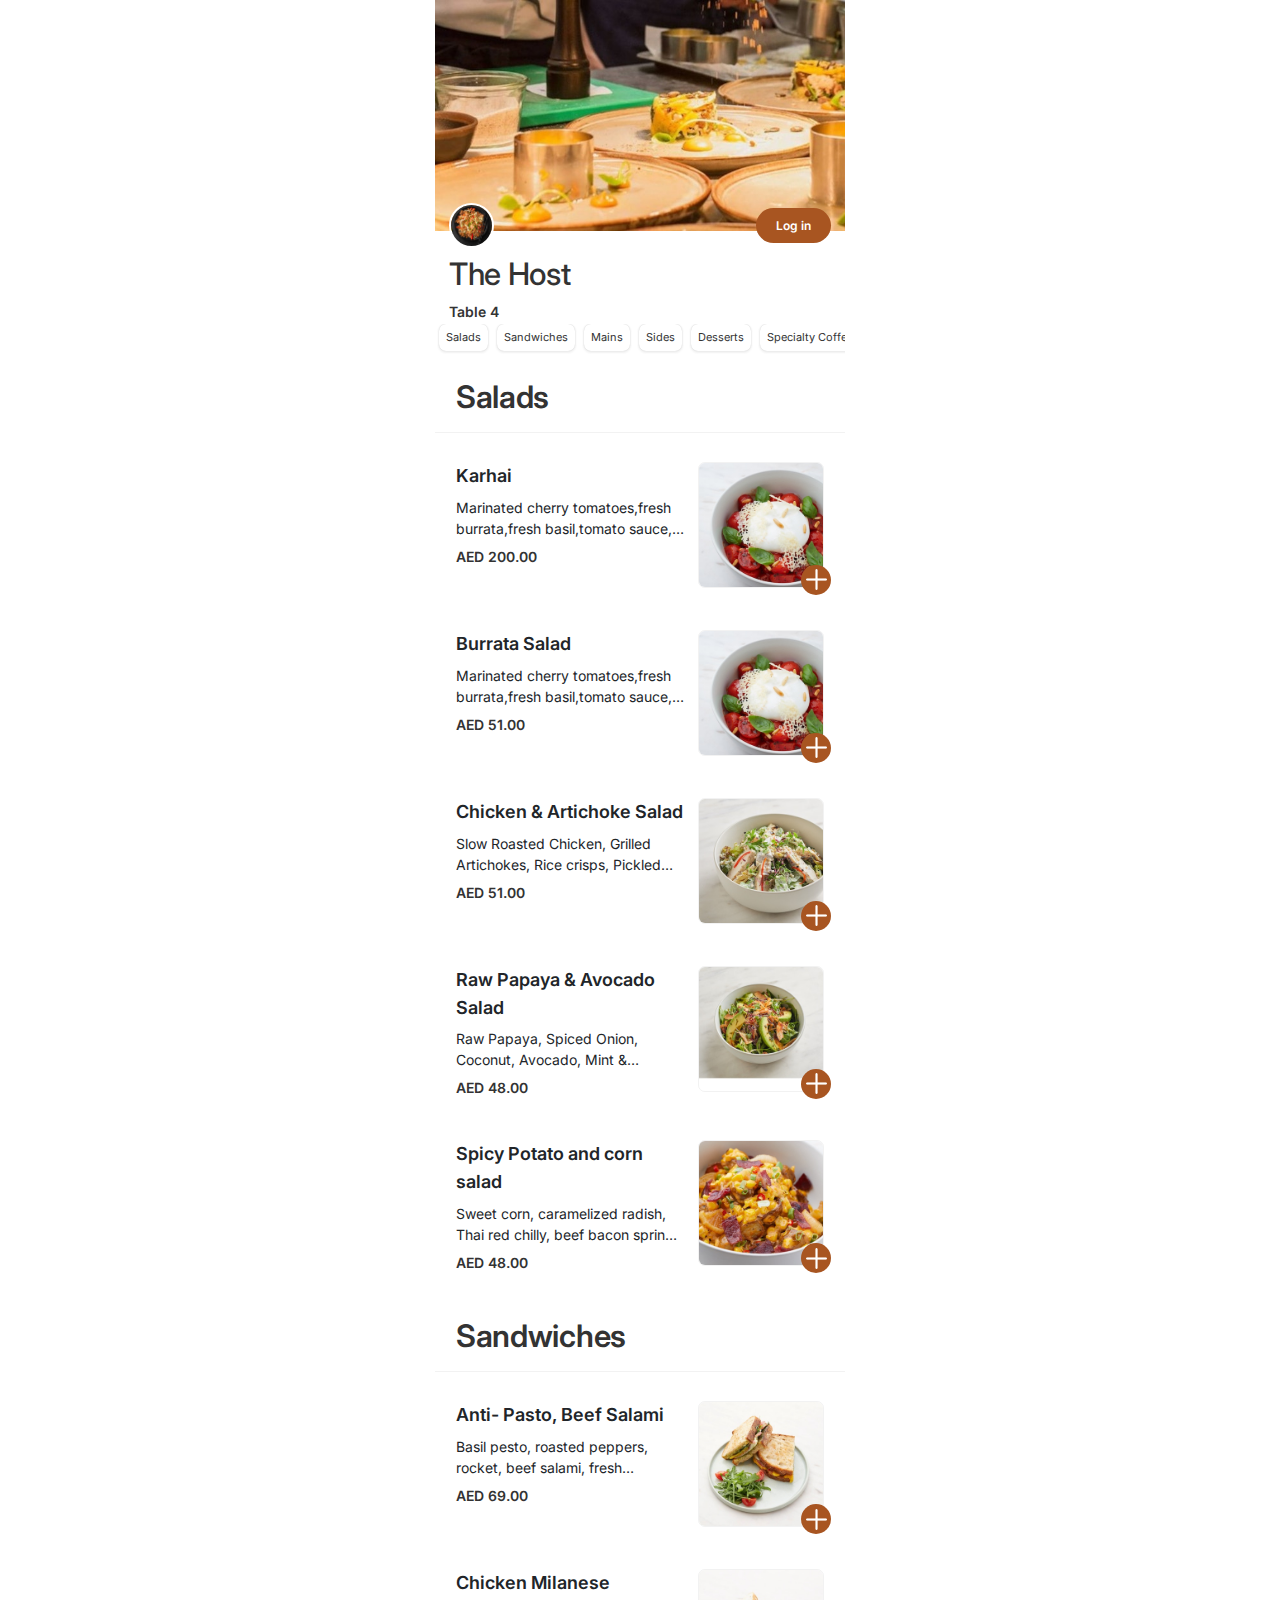
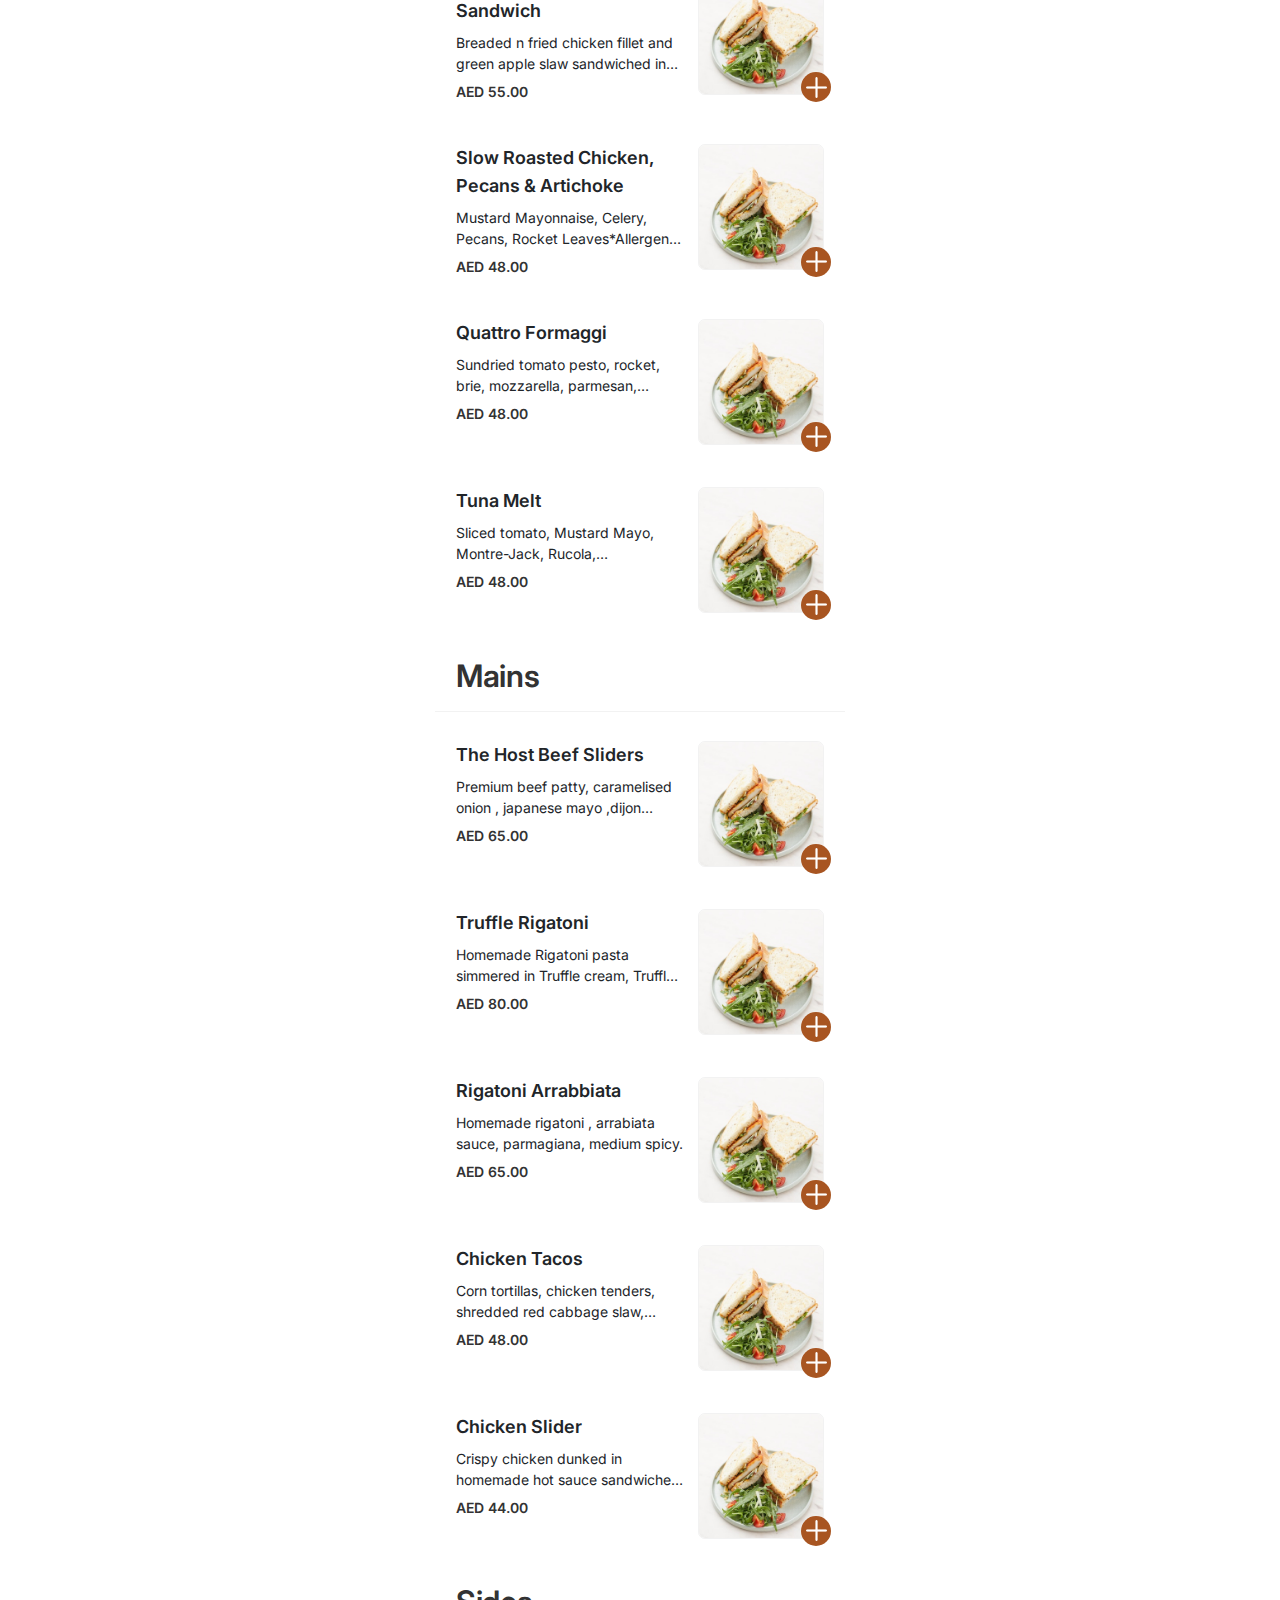
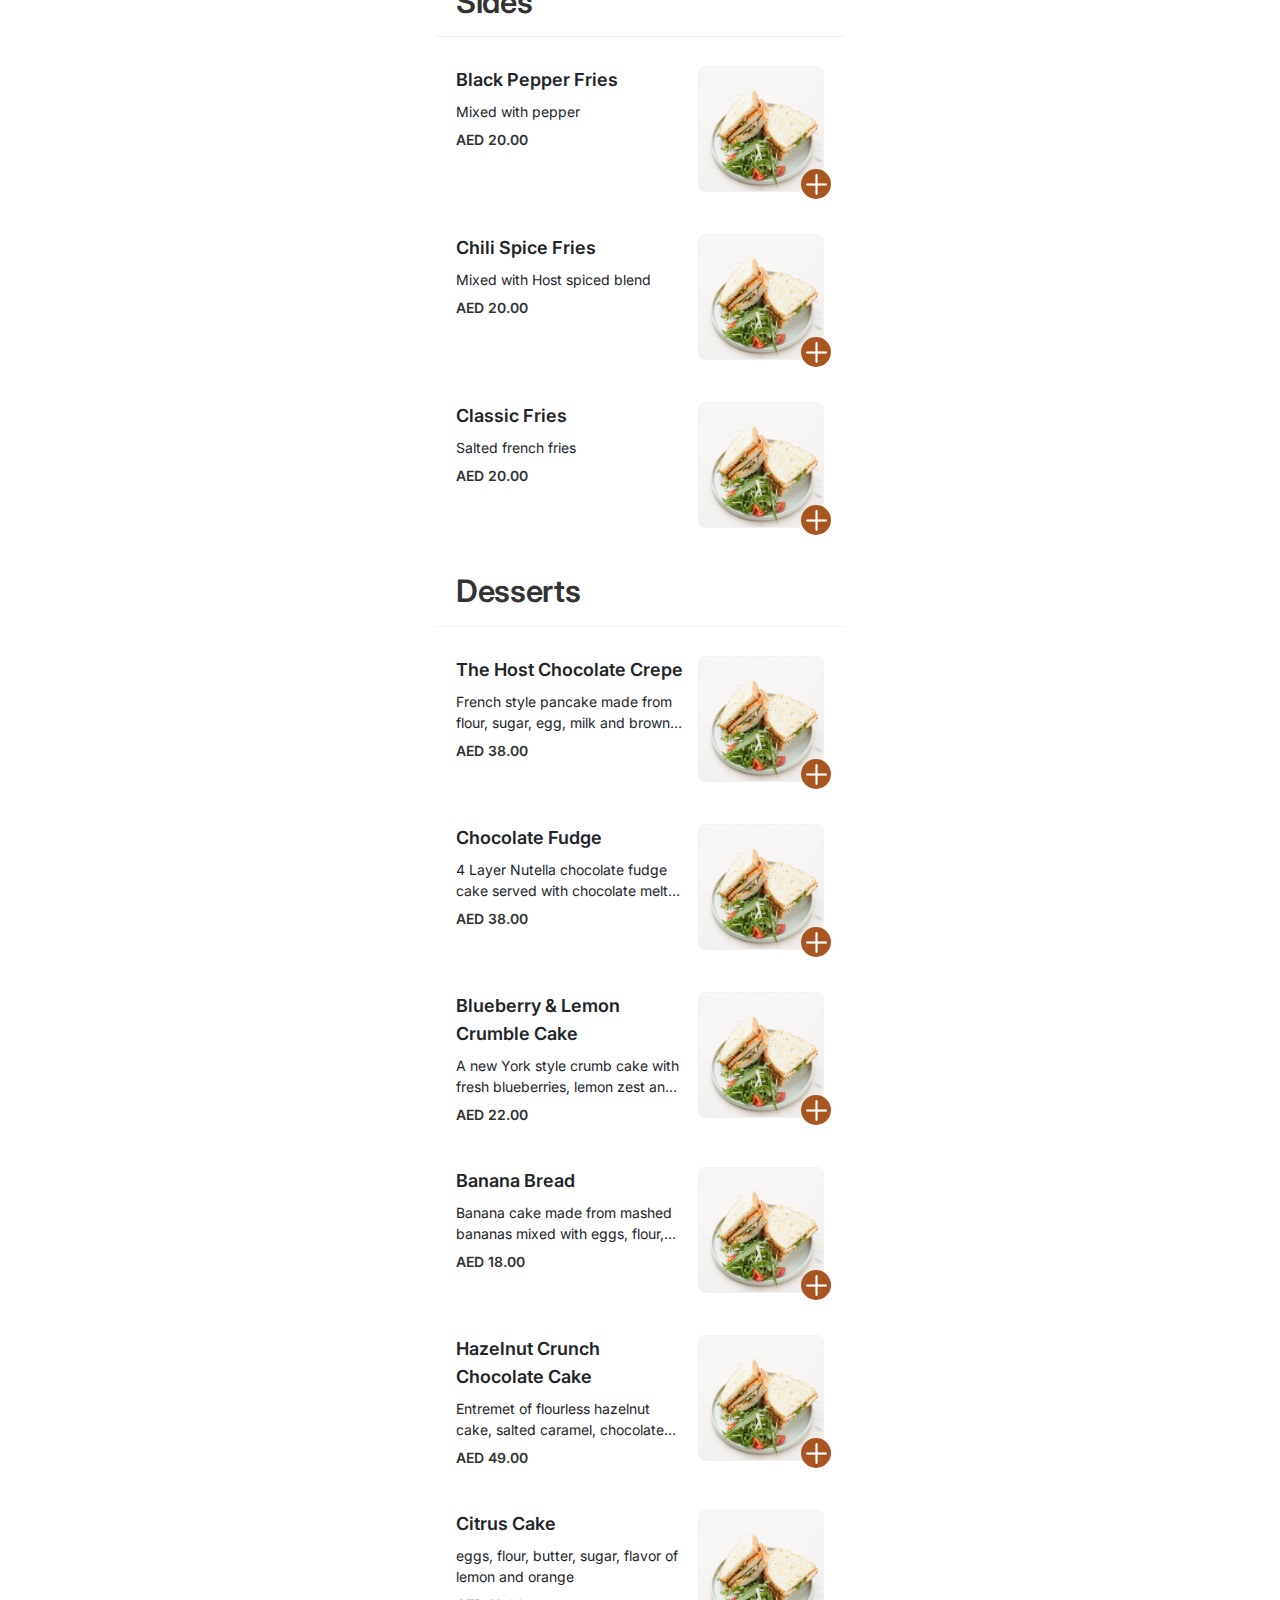
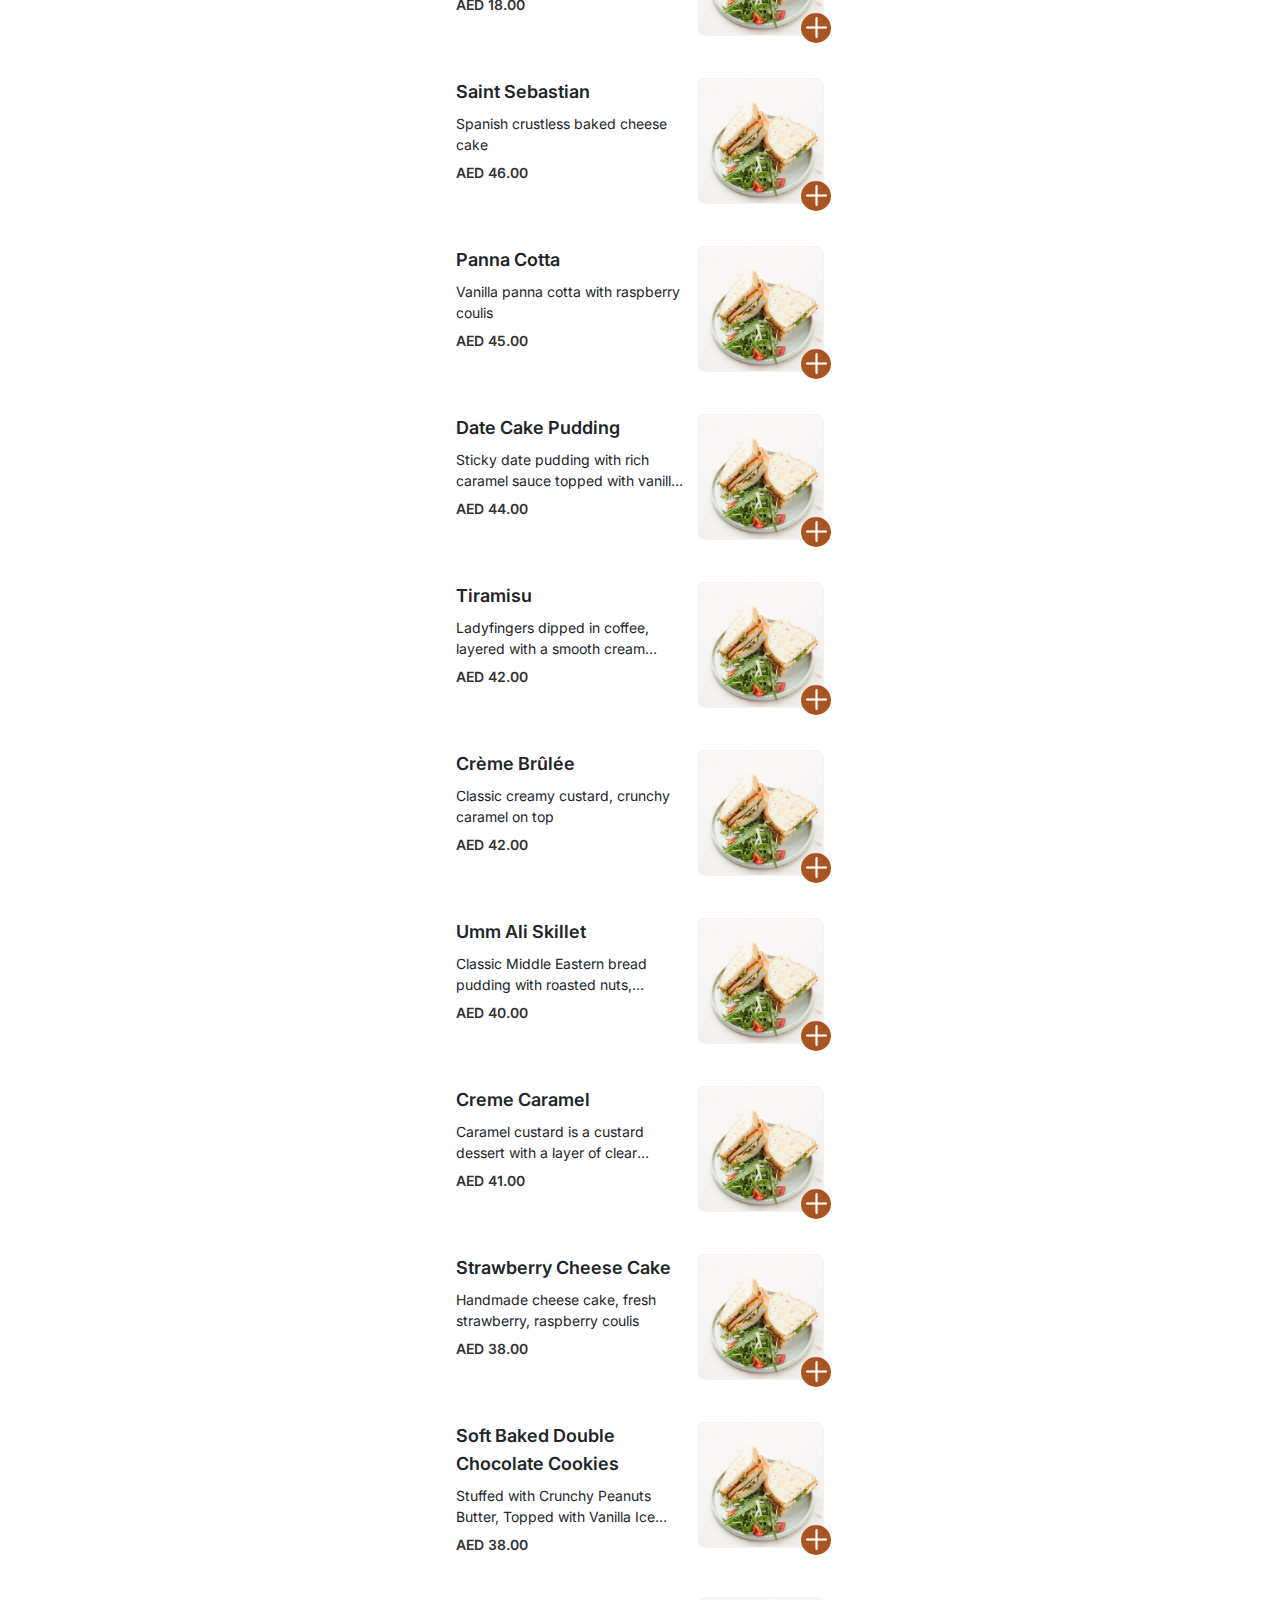
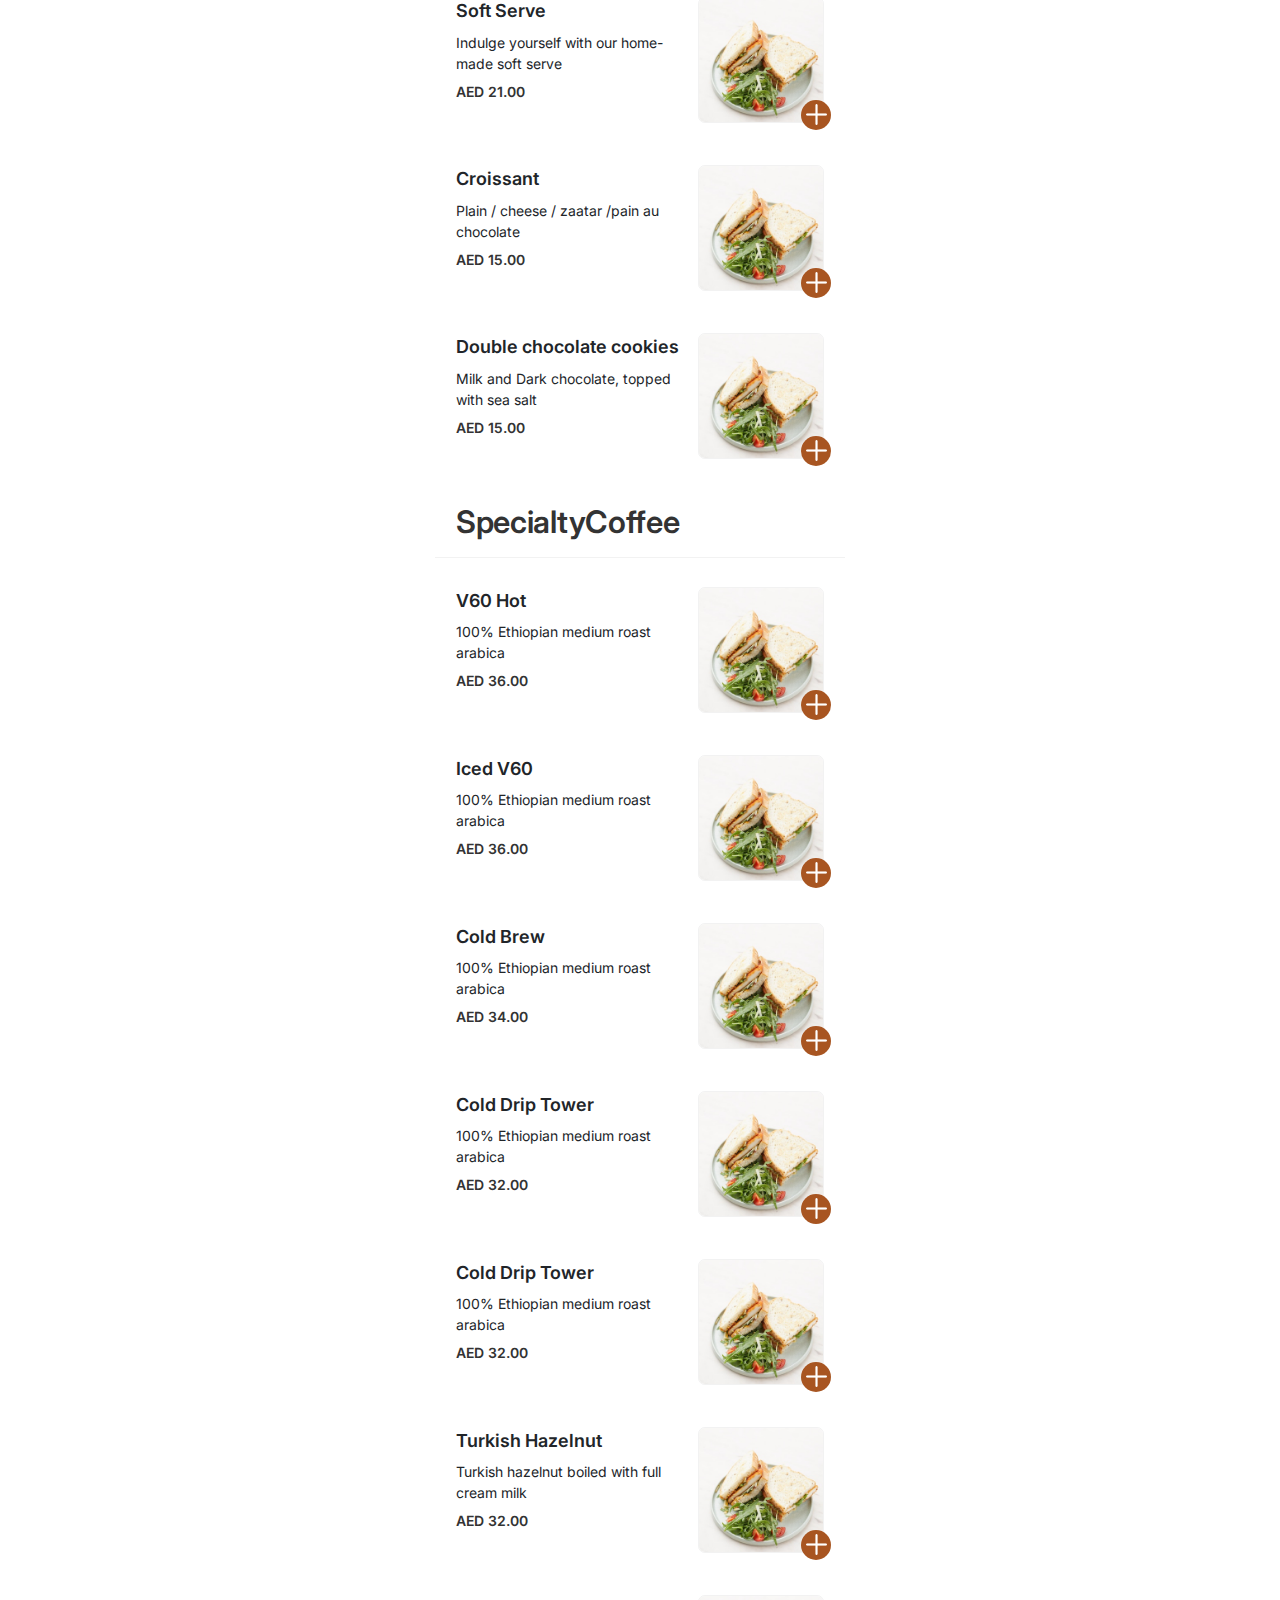
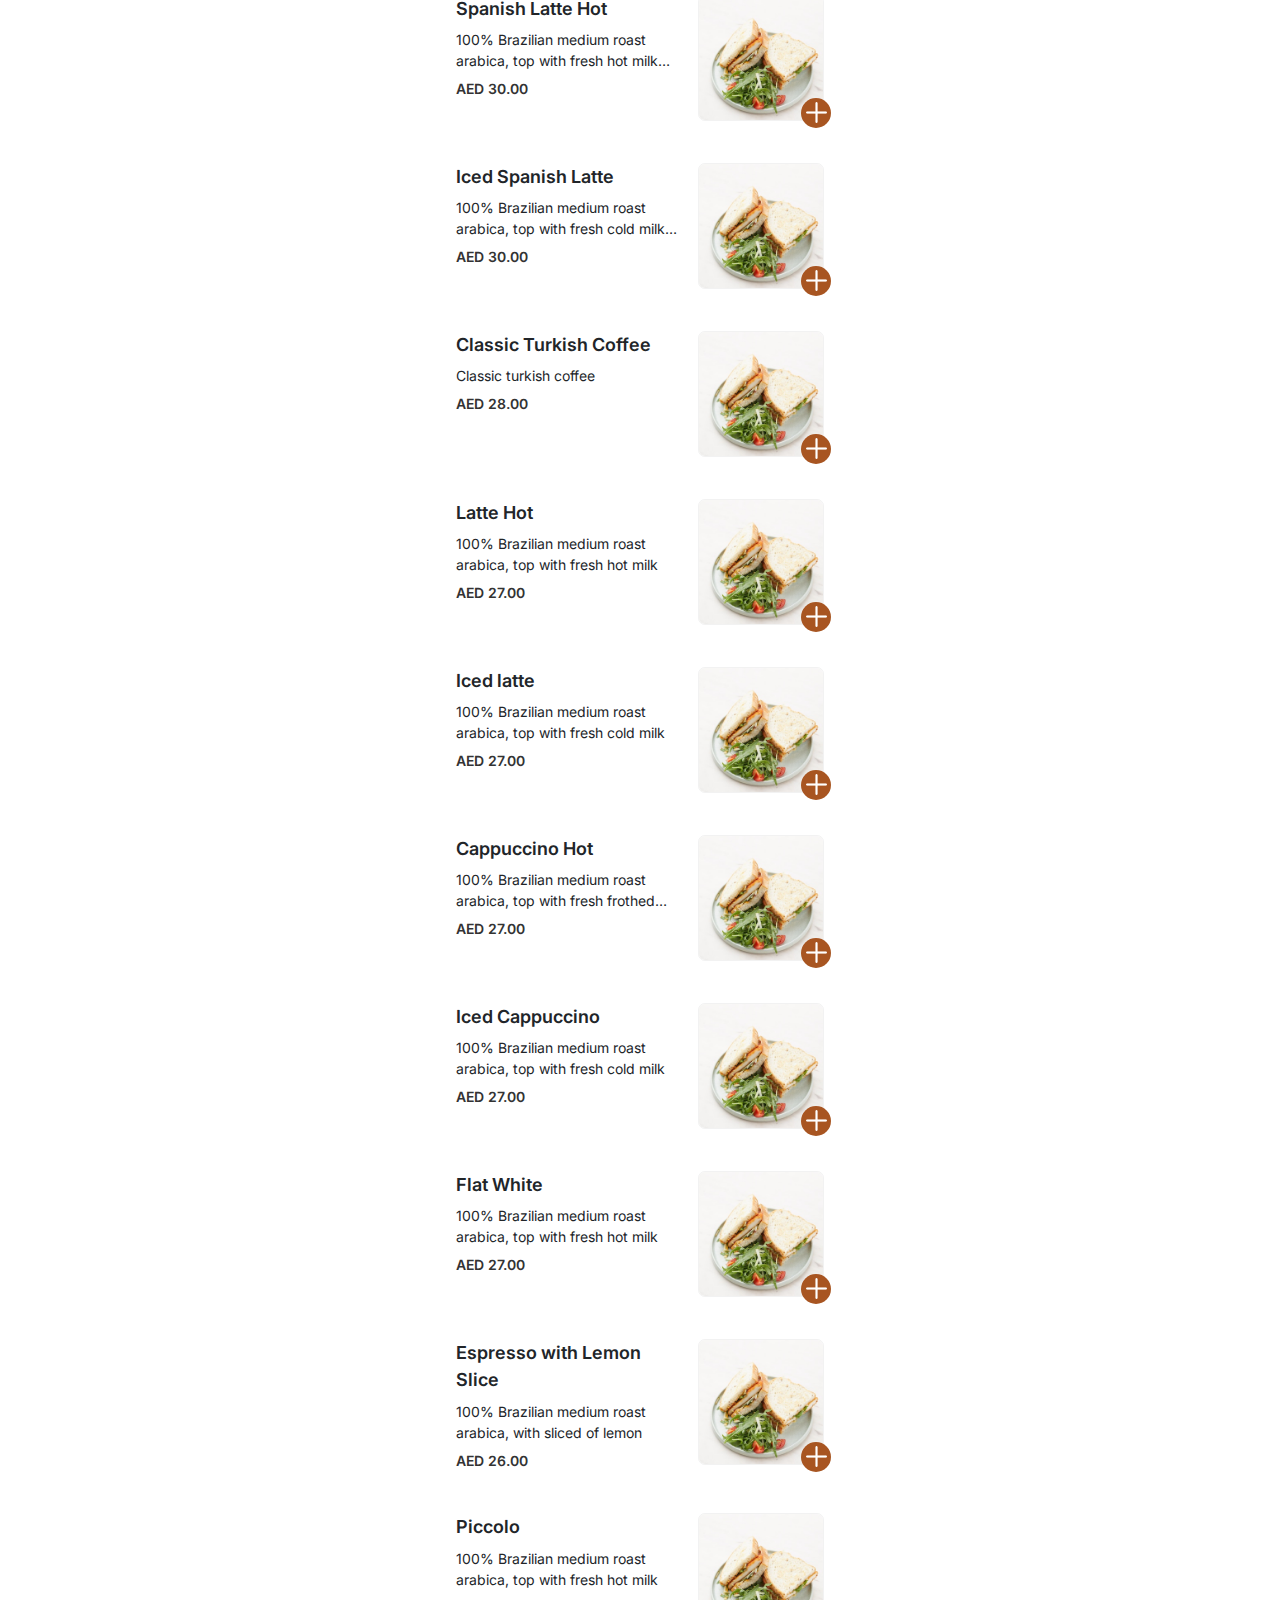
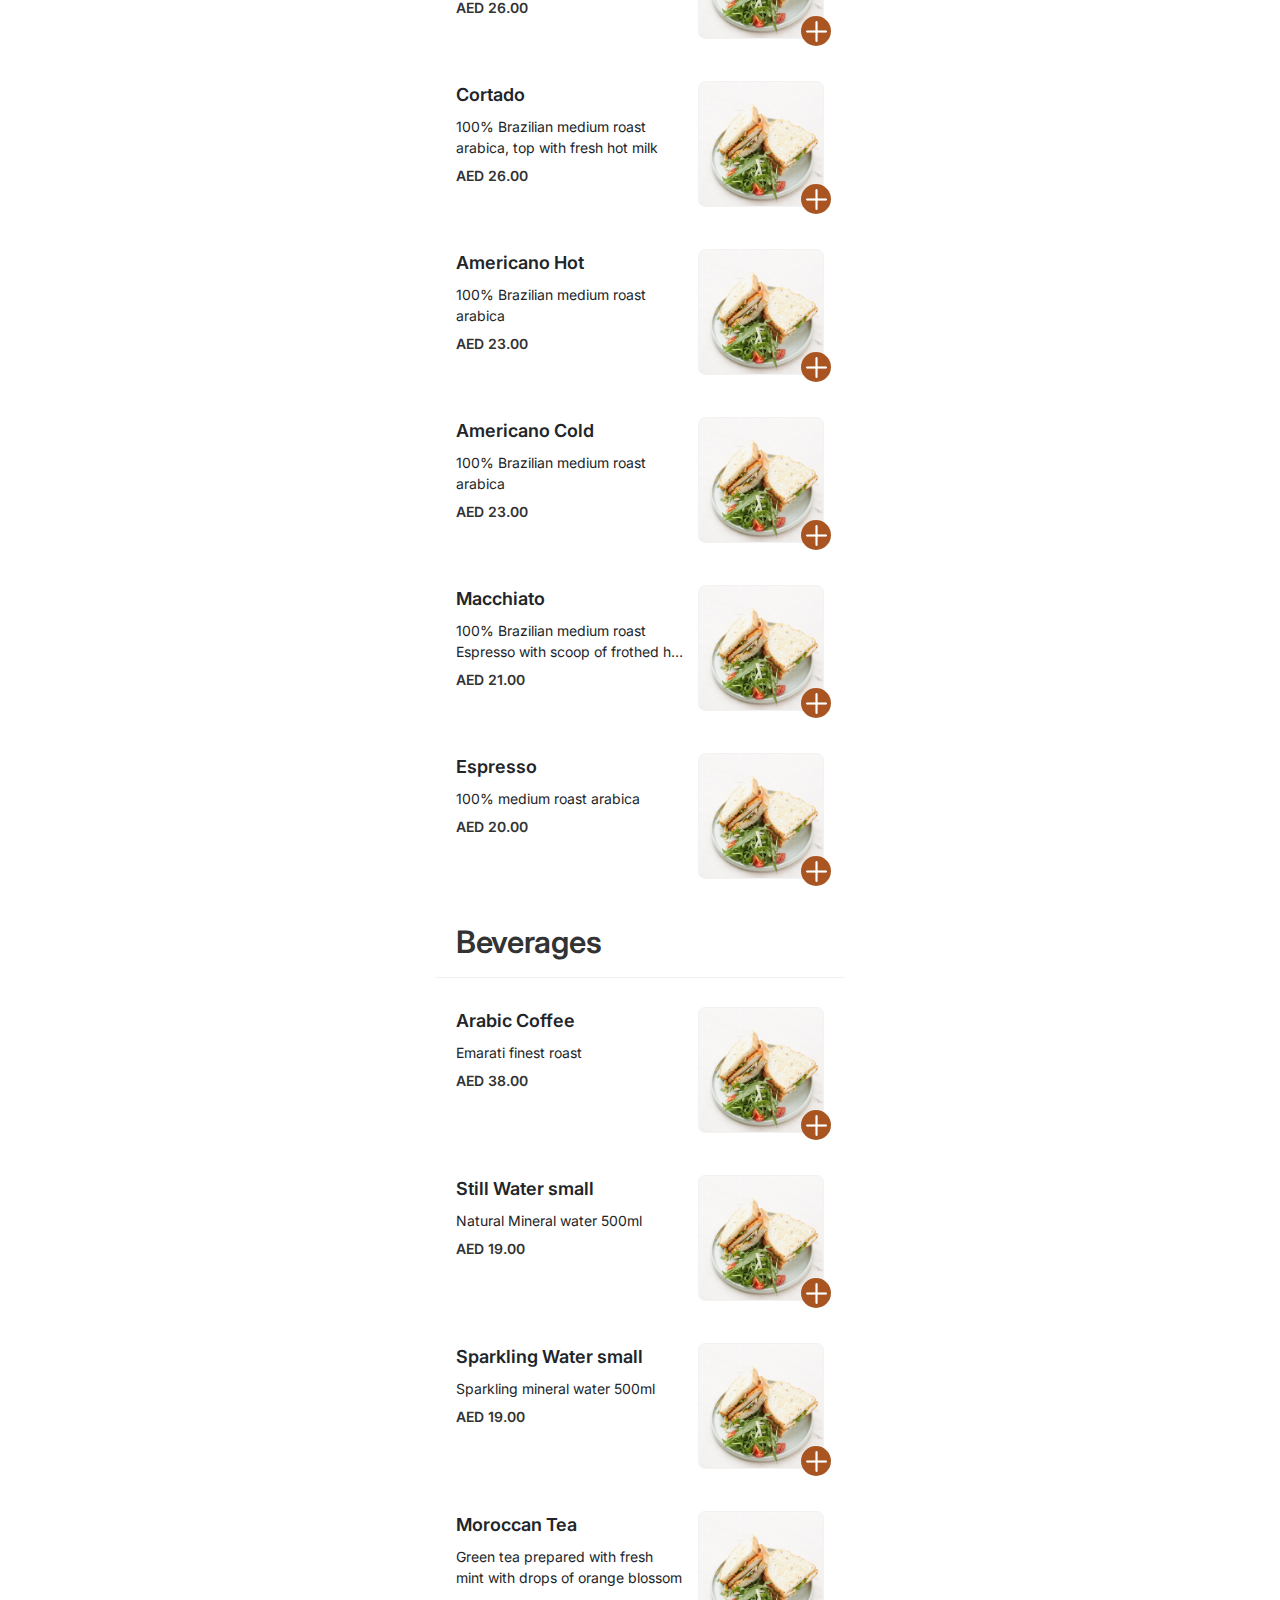
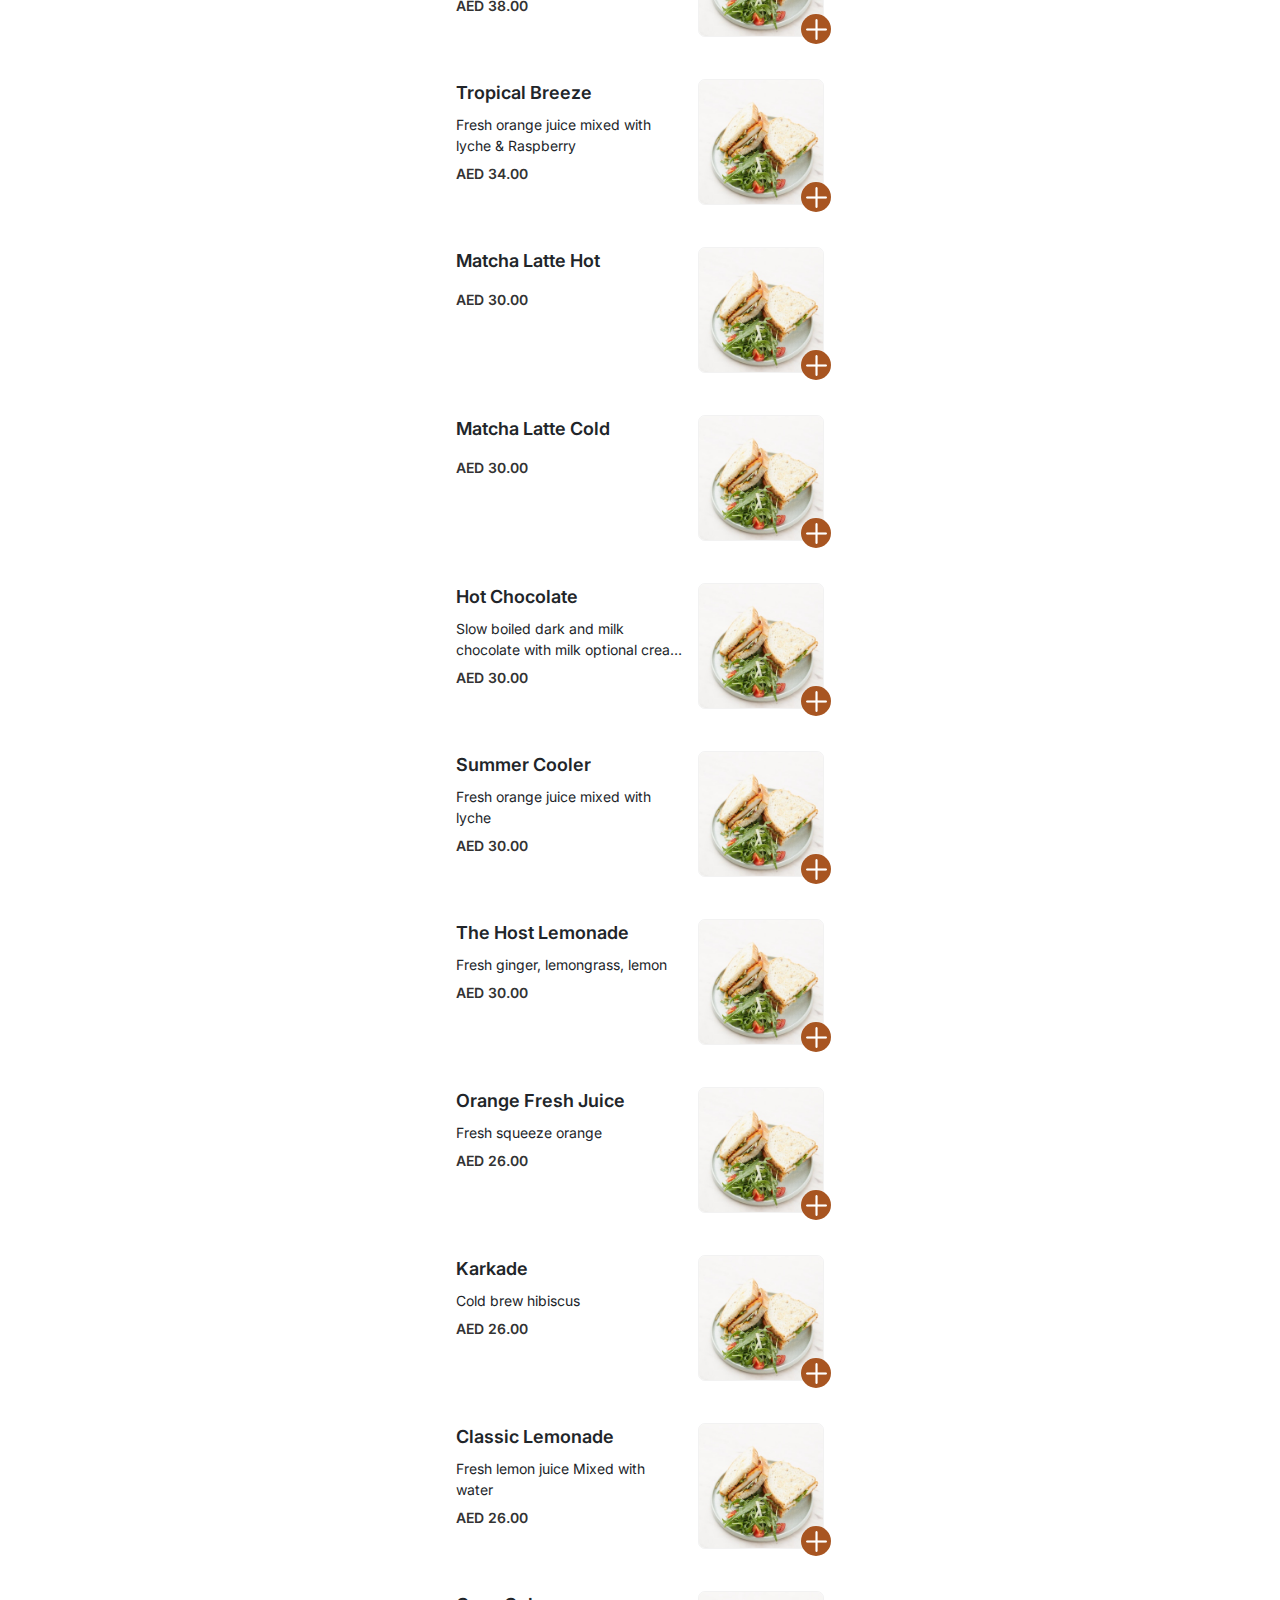
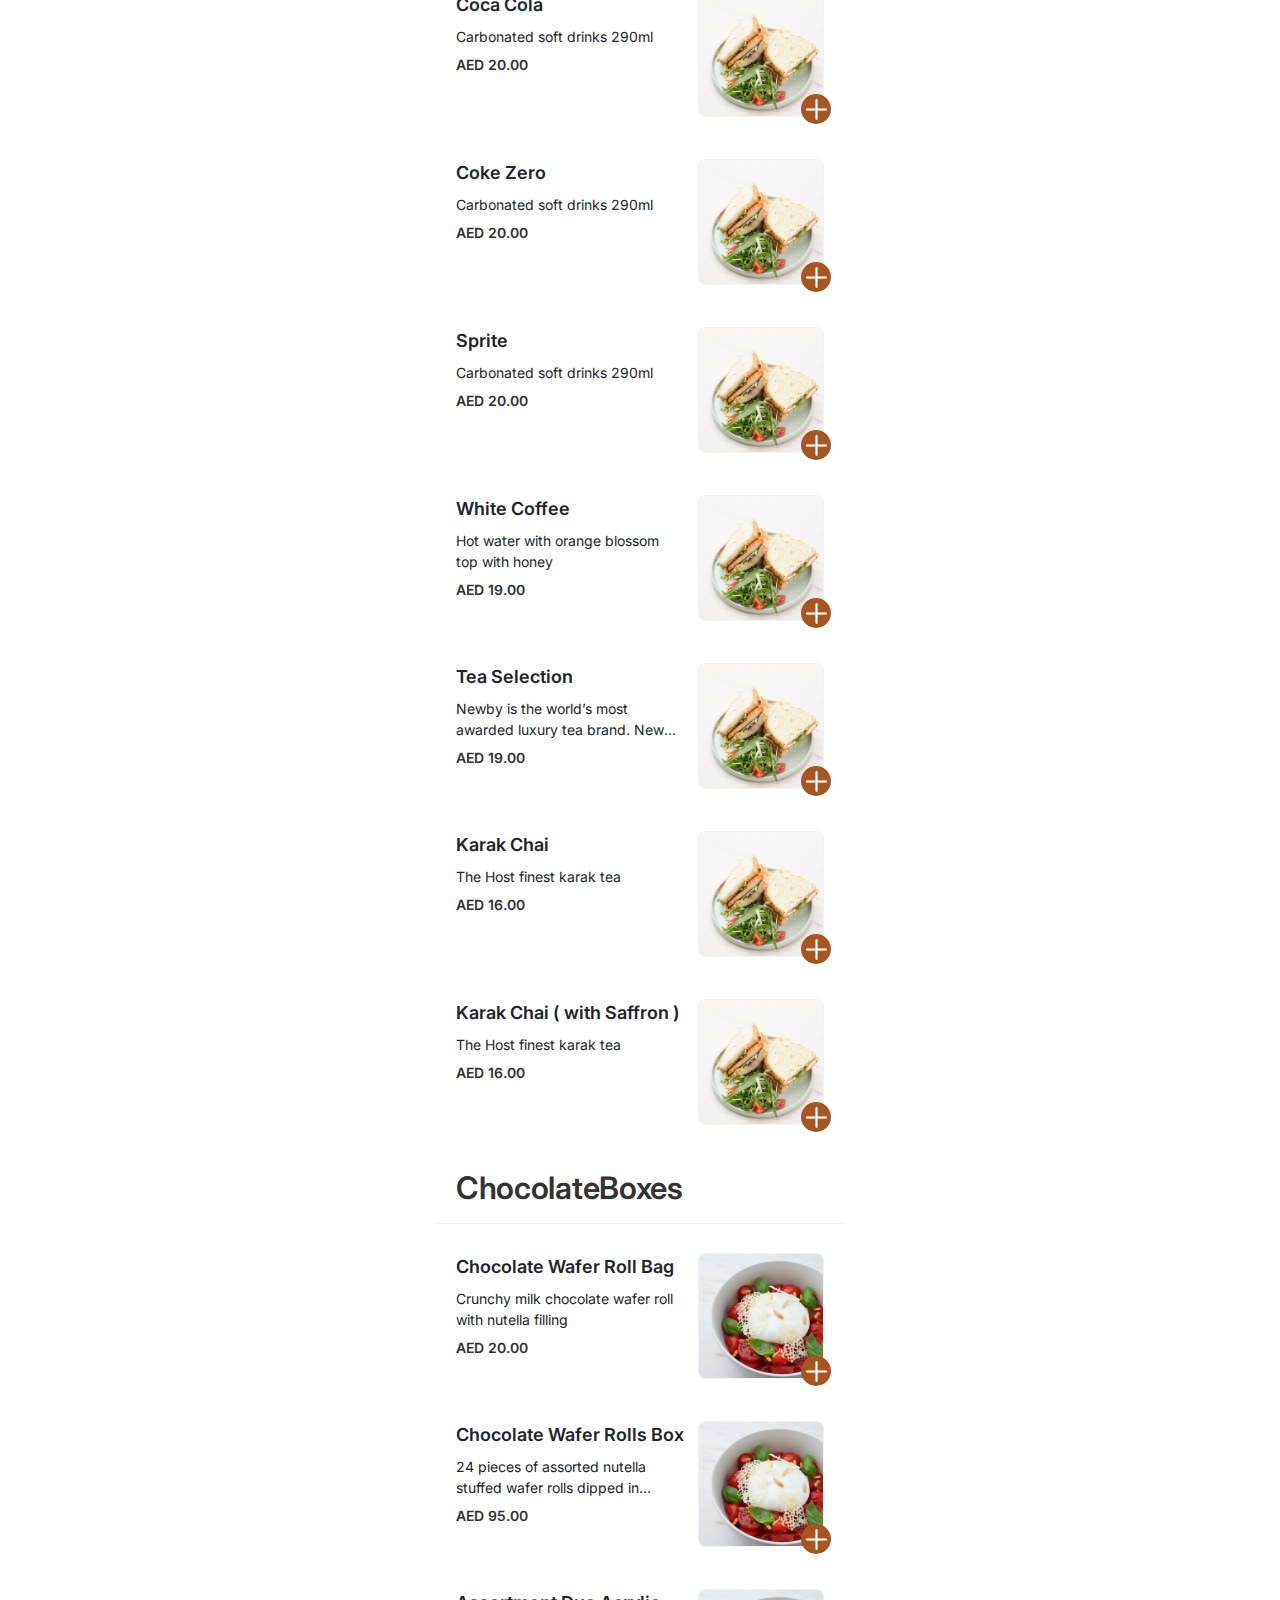
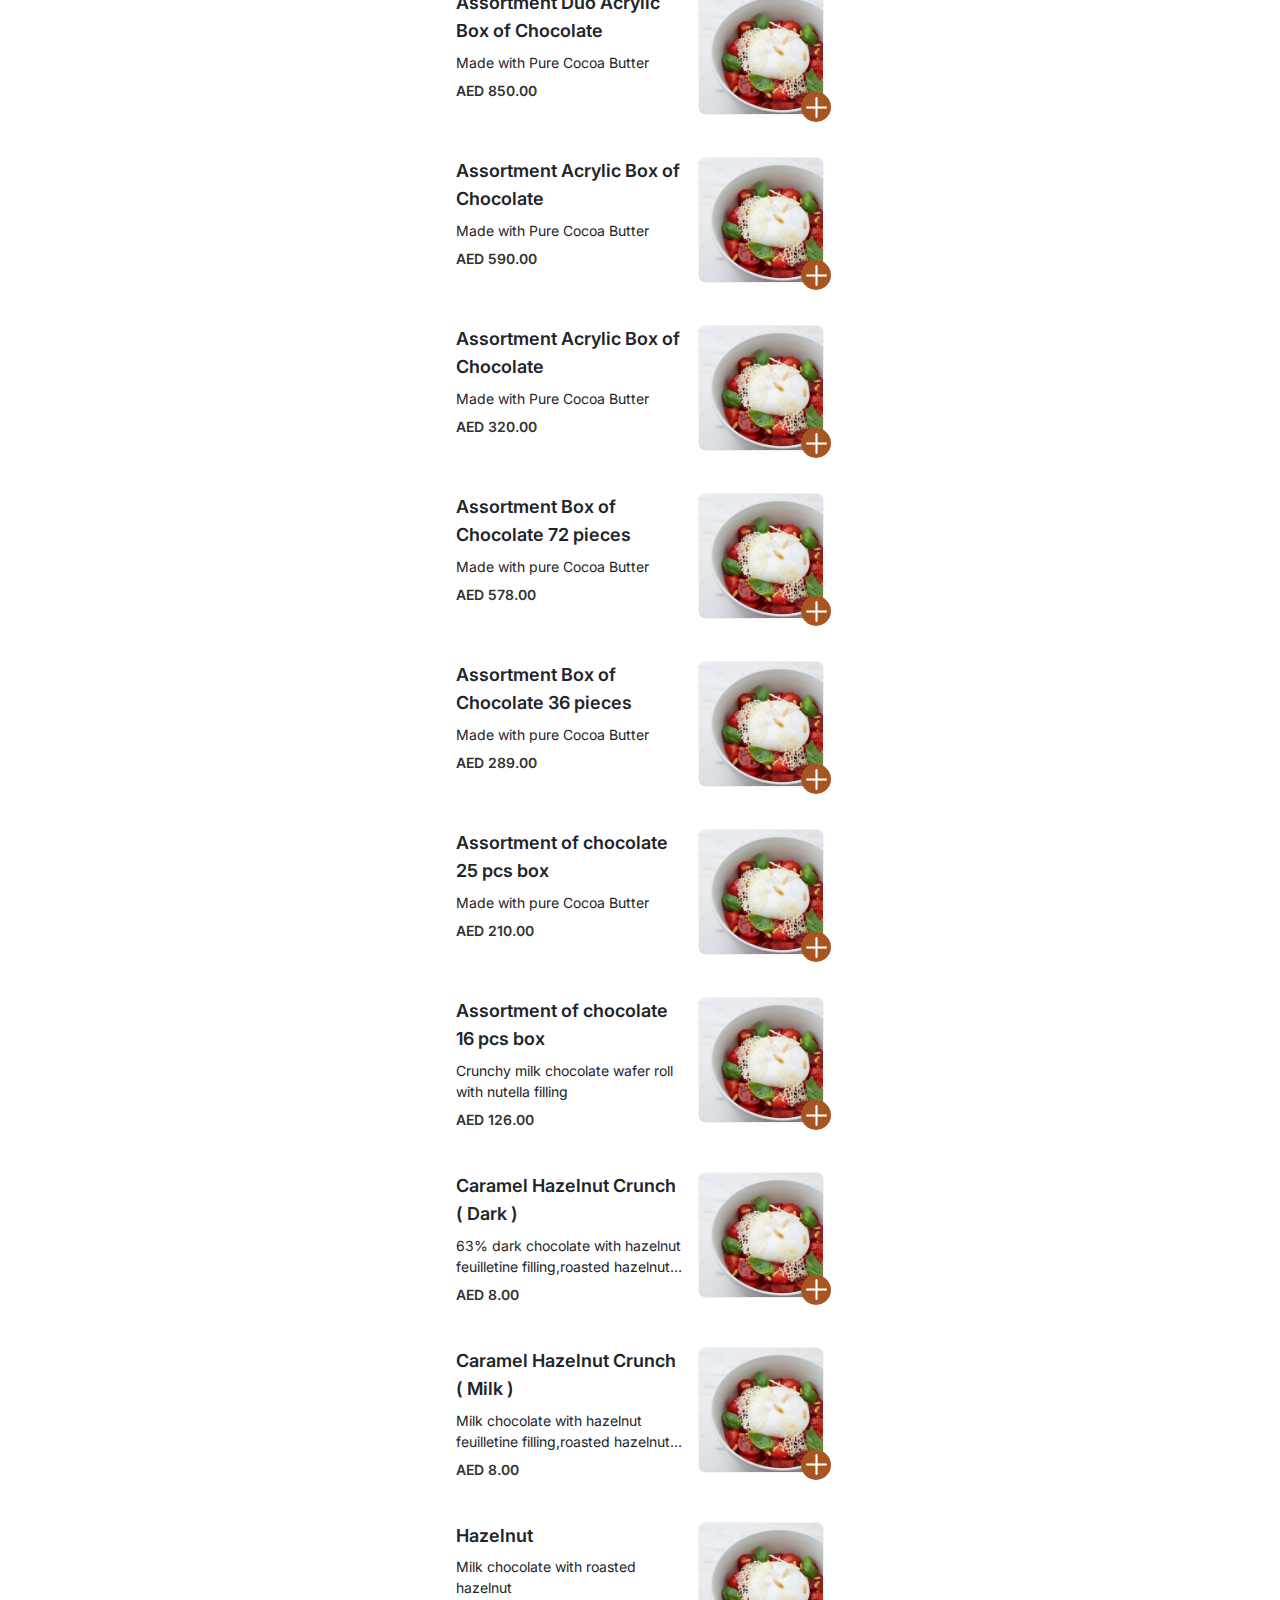
==== commit 7cd748f4: "modal added" ====
--- a/index.html
+++ b/index.html
@@ -5,6 +5,12 @@
     <meta name="viewport" content="width=device-width, initial-scale=1.0" />
     <title>Food Chart</title>
     <link rel="stylesheet" href="styles.css" />
+    <link
+      href="https://cdn.jsdelivr.net/npm/bootstrap@5.3.3/dist/css/bootstrap.min.css"
+      rel="stylesheet"
+      integrity="sha384-QWTKZyjpPEjISv5WaRU9OFeRpok6YctnYmDr5pNlyT2bRjXh0JMhjY6hW+ALEwIH"
+      crossorigin="anonymous"
+    />
   </head>
   <body>
     <div class="main-div">
@@ -60,10 +66,58 @@
         </button>
       </div>
       <div class="menu-items-div" id="menu"></div>
+
+      <!-- Popup Div is here -->
+      <!-- Modal -->
+
+      <div
+        class="modal fade"
+        id="itemModal"
+        tabindex="-1"
+        aria-labelledby="itemModalLabel"
+        aria-hidden="true"
+      >
+        <div class="col-md-4 modalSize">
+          <div class="modal-dialog text-center">
+            <div class="modal-content">
+              <!-- Modal Body -->
+              <div class="modal-body">
+                <div class="row">
+                  <div class="col-md-12">
+                    <img src="" class="modal-item-image" alt="" />
+                  </div>
+                </div>
+                <div class="row">
+                  <div class="col-md-">
+                    <h3 class="modal-item-name"></h3>
+                  </div>
+                </div>
+                <div class="row">
+                  <div class="col-md-5">
+                    <p class="modal-item-description"></p>
+                  </div>
+                </div>
+                <div class="row">
+                  <div class="col-md-5">
+                    <p class="modal-item-price"></p>
+                  </div>
+                </div>
+              </div>
+            </div>
+          </div>
+        </div>
+      </div>
     </div>
     <script>
       const foodData = {
         Salads: [
+          {
+            name: "Karhai",
+            image: "img/buratta-salad.jpg",
+            description:
+              "Marinated cherry tomatoes,fresh burrata,fresh basil,tomato sauce, Parmesan tulle served with a slice of sourdough bread",
+            price: "AED 200.00",
+          },
           {
             name: "Burrata Salad",
             image: "img/buratta-salad.jpg",
@@ -831,12 +885,11 @@
           button.addEventListener("click", function () {
             scrollMenuContainer(button);
             // Remove 'active' class from all buttons
-              buttons.forEach(btn => {
-                  btn.classList.remove('active');
-              });
-              // Add 'active' class to the clicked button
-              button.classList.add('active');
-
+            buttons.forEach((btn) => {
+              btn.classList.remove("active");
+            });
+            // Add 'active' class to the clicked button
+            button.classList.add("active");
           });
         });
         document.addEventListener("DOMContentLoaded", function () {
@@ -849,7 +902,7 @@
                 .getAttribute("href")
                 .substring(1);
               const targetSection = document.getElementById(targetId);
-              console.log(targetId,"I am section", targetSection);
+              console.log(targetId, "I am section", targetSection);
               targetSection.scrollIntoView({ behavior: "smooth" });
             });
           });
@@ -862,7 +915,7 @@
               const button = document.querySelector(
                 `[data-category="${section.id}"]`
               );
-              
+
               // if (rect.top >= 0 && rect.bottom <= window.innerHeight) {
               //   button.classList.add("active");
               // } else {
@@ -871,8 +924,6 @@
             });
           });
         });
-
-
       });
     </script>
 
@@ -894,18 +945,18 @@
             .substring(1);
           // console.log(targetId, "I am here3");
           const targetSection = document.getElementById(targetId);
-          console.log('Iam target', targetSection);
+
           // If the target section is in view
           if (
             targetSection.offsetTop <= scrollPosition &&
             targetSection.offsetTop + targetSection.offsetHeight >
               scrollPosition
           ) {
-            menuButtons.forEach(btn => {
-                btn.classList.remove('active');
-              });
-              // Add 'active' class to the clicked button
-              button.classList.add('active');
+            menuButtons.forEach((btn) => {
+              btn.classList.remove("active");
+            });
+            // Add 'active' class to the clicked button
+            button.classList.add("active");
             button.scrollIntoView({
               behavior: "smooth",
               block: "nearest",
@@ -918,5 +969,67 @@
       // Add scroll event listener
       window.addEventListener("scroll", handleScroll);
     </script>
+    <!-- Mdoel Script is start from here  -->
+    <script>
+      document.addEventListener("DOMContentLoaded", function () {
+        // Get all item containers
+        const itemContainers = document.querySelectorAll(".item-container");
+
+        // Add click event listener to each item container
+        itemContainers.forEach((itemContainer) => {
+          itemContainer.addEventListener("click", () => {
+            console.log("I am Clicked");
+            // Get item details
+            const itemName = itemContainer.querySelector(
+              ".details-container-itemName"
+            ).textContent;
+            const itemDescription = itemContainer.querySelector(
+              ".details-container-itemDescription"
+            ).textContent;
+            const itemPrice = itemContainer.querySelector(
+              ".details-container-itemPrice"
+            ).textContent;
+            const itemImage = itemContainer.querySelector(
+              ".details-container-item-img"
+            ).src;
+
+            // Populate modal with item details
+            const modalItemImage = document.querySelector(".modal-item-image");
+            const modalItemName = document.querySelector(".modal-item-name");
+            const modalItemDescription = document.querySelector(
+              ".modal-item-description"
+            );
+            const modalItemPrice = document.querySelector(".modal-item-price");
+
+            if (
+              modalItemImage &&
+              modalItemName &&
+              modalItemDescription &&
+              modalItemPrice
+            ) {
+              modalItemImage.src = itemImage;
+              modalItemImage.alt = itemName;
+              modalItemName.textContent = itemName;
+              modalItemDescription.textContent = itemDescription;
+              modalItemPrice.textContent = itemPrice;
+
+              // Show the modal
+              $("#itemModal").modal("show");
+            } else {
+              console.error(
+                "One or more modal item elements not found in the DOM"
+              );
+            }
+          });
+        });
+      });
+    </script>
+
+    <script
+      src="https://cdn.jsdelivr.net/npm/bootstrap@5.3.3/dist/js/bootstrap.bundle.min.js"
+      integrity="sha384-YvpcrYf0tY3lHB60NNkmXc5s9fDVZLESaAA55NDzOxhy9GkcIdslK1eN7N6jIeHz"
+      crossorigin="anonymous"
+    ></script>
+    <script src="https://code.jquery.com/jquery-3.6.0.min.js"></script>
   </body>
 </html>
--- a/styles.css
+++ b/styles.css
@@ -8,7 +8,7 @@
 }
 
 .main-div {
-    width: 460px;
+    width: 410px;
     margin: auto;
     background-color: white;
 }
@@ -47,7 +47,7 @@
     justify-content: center;
     background-color: #a85521;
     border-radius: 100px;
-    
+    border: none;
 }
 
 .login-button-text {
@@ -342,4 +342,16 @@
     text-align: center;
     overflow: hidden;
 
+}
+
+
+/* Modal Classes */
+
+/* .add-item-to-basket-window{
+    height: 100%;
+    max-height: 100%;
+    width: 100%;
+} */
+.modalSize{
+    margin: 0 auto;
 }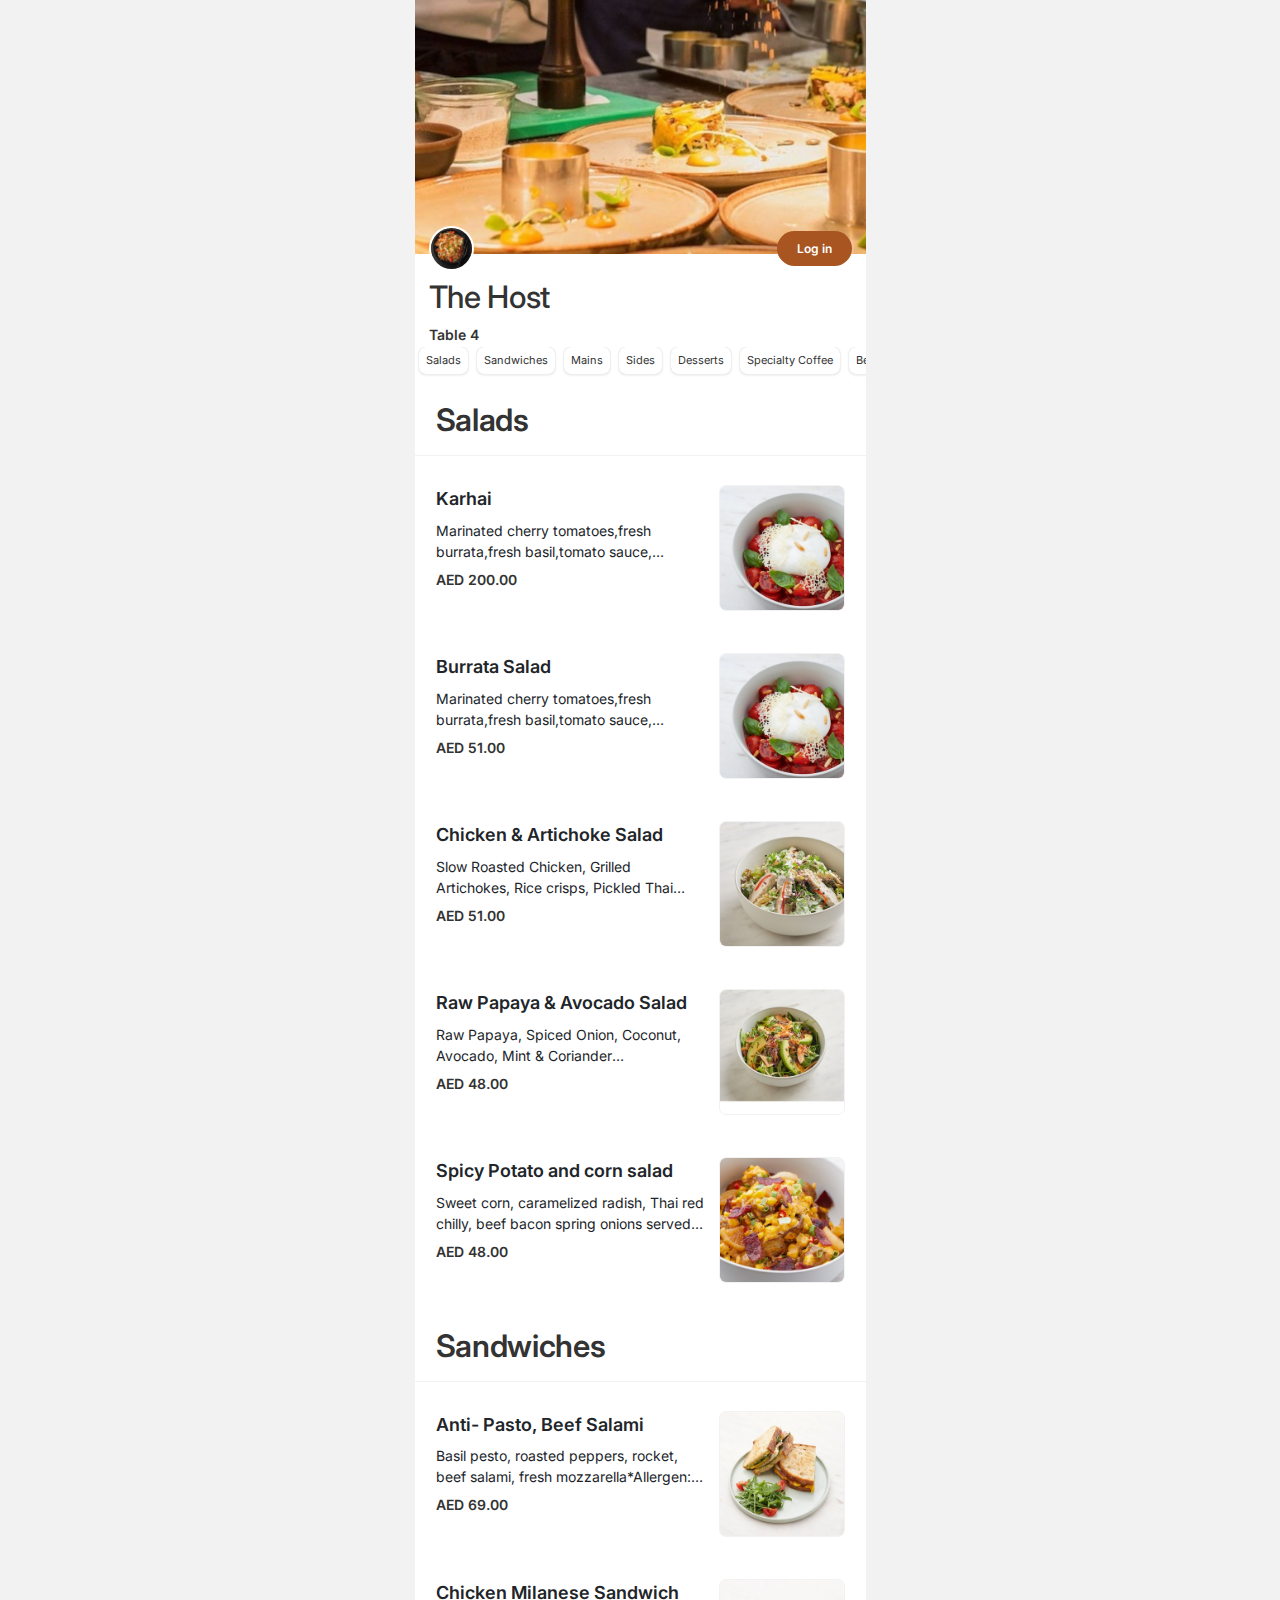
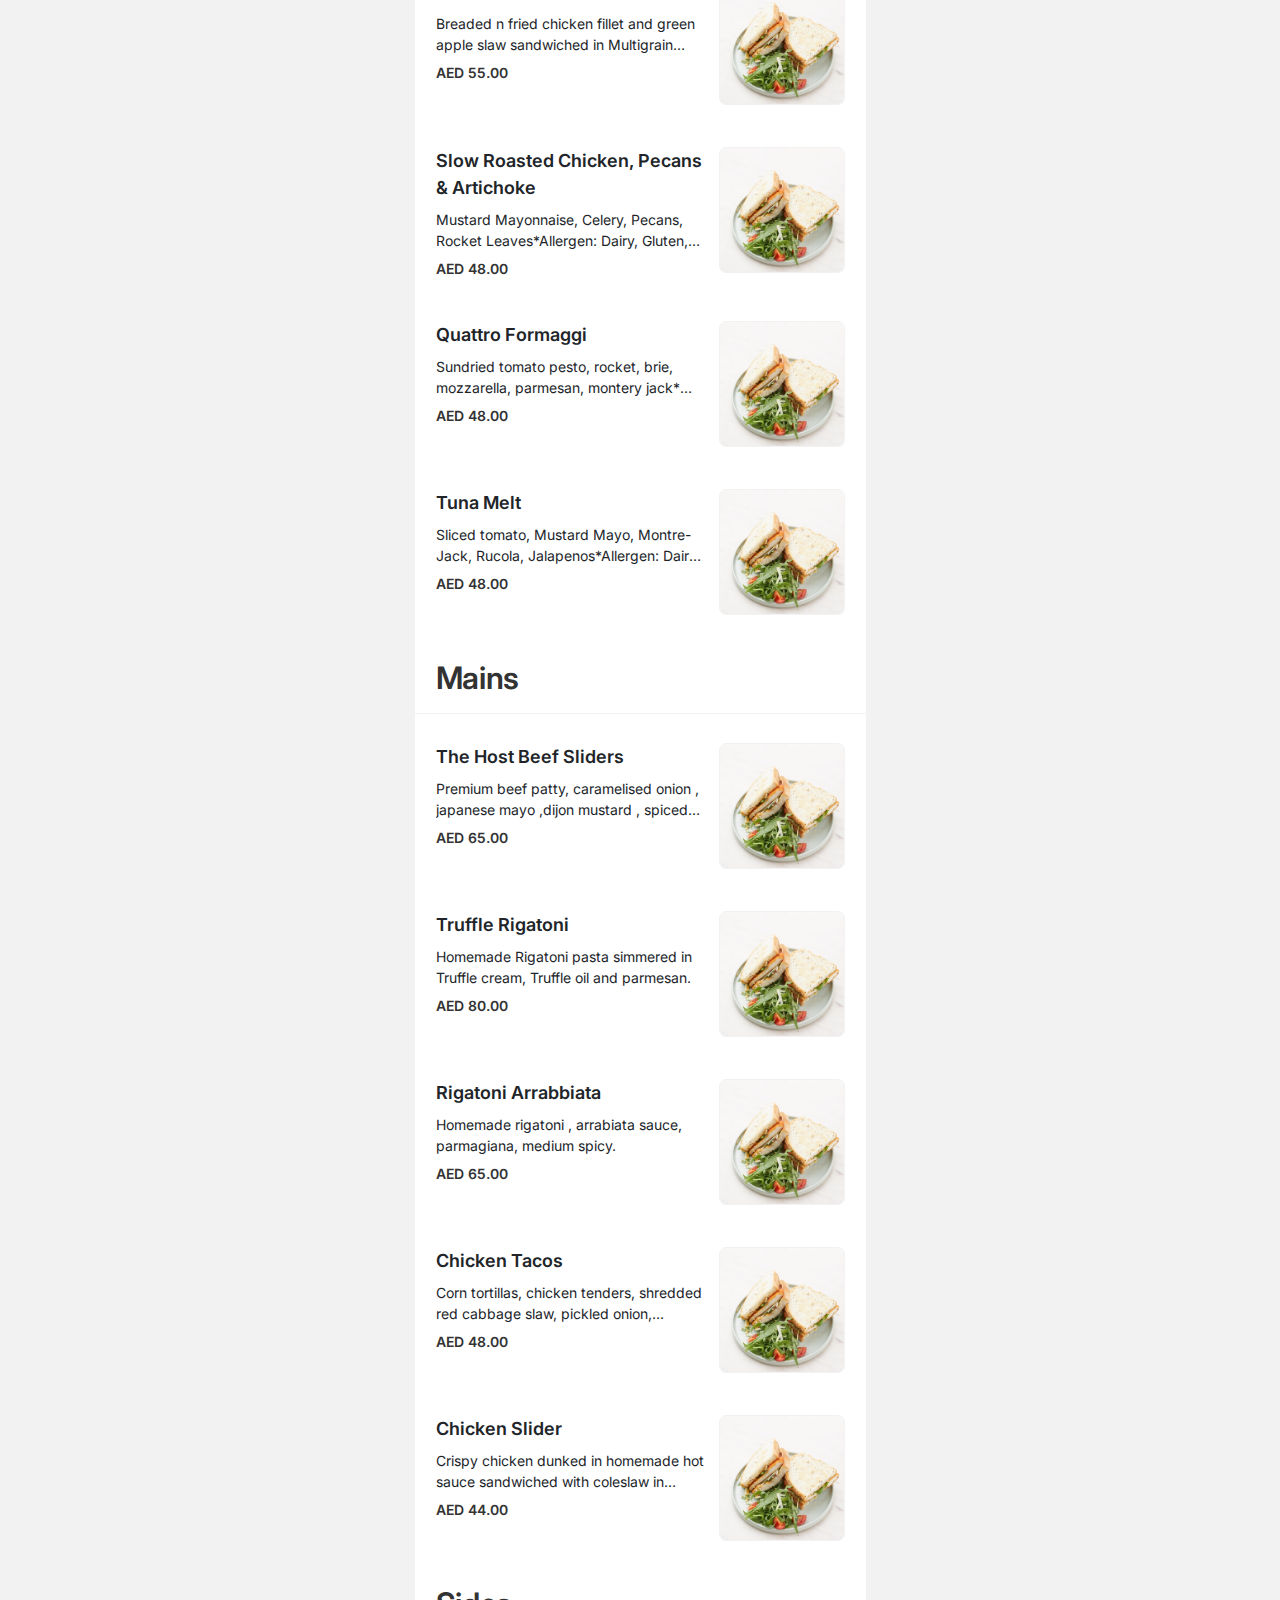
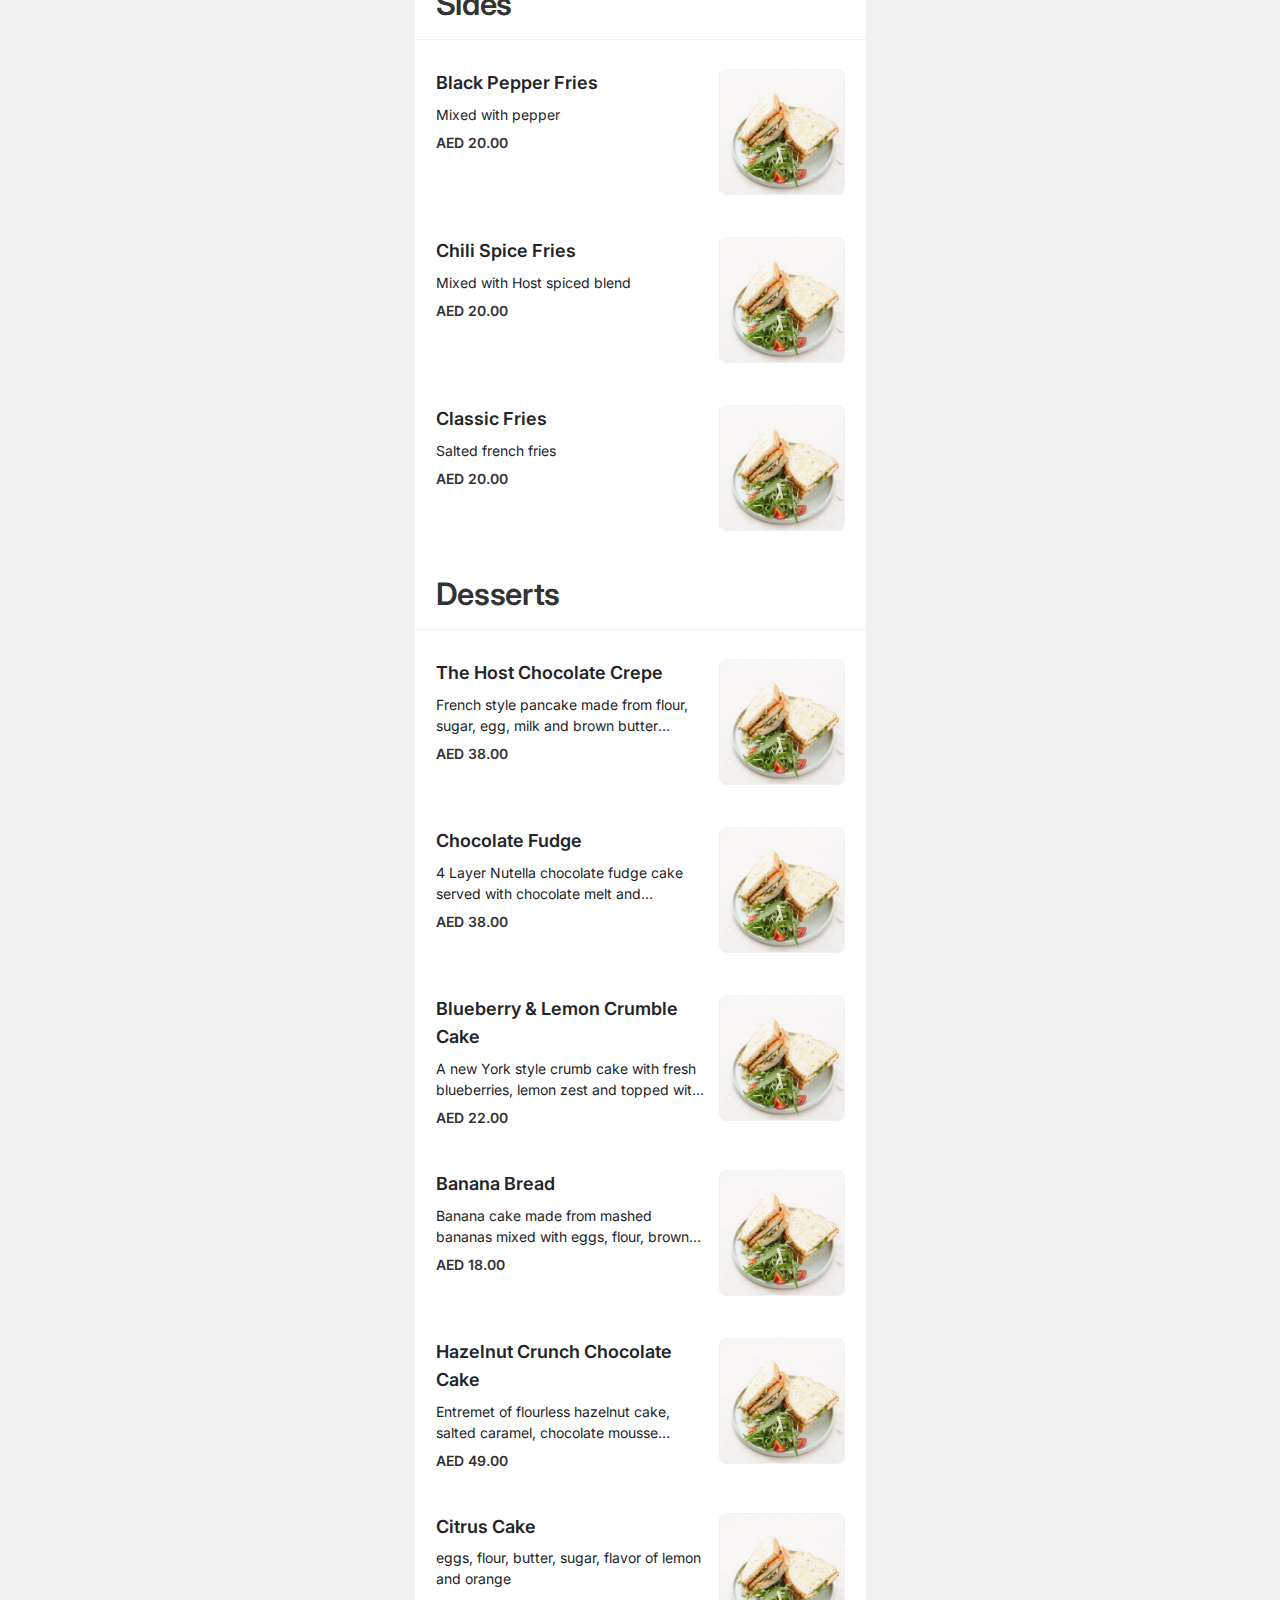
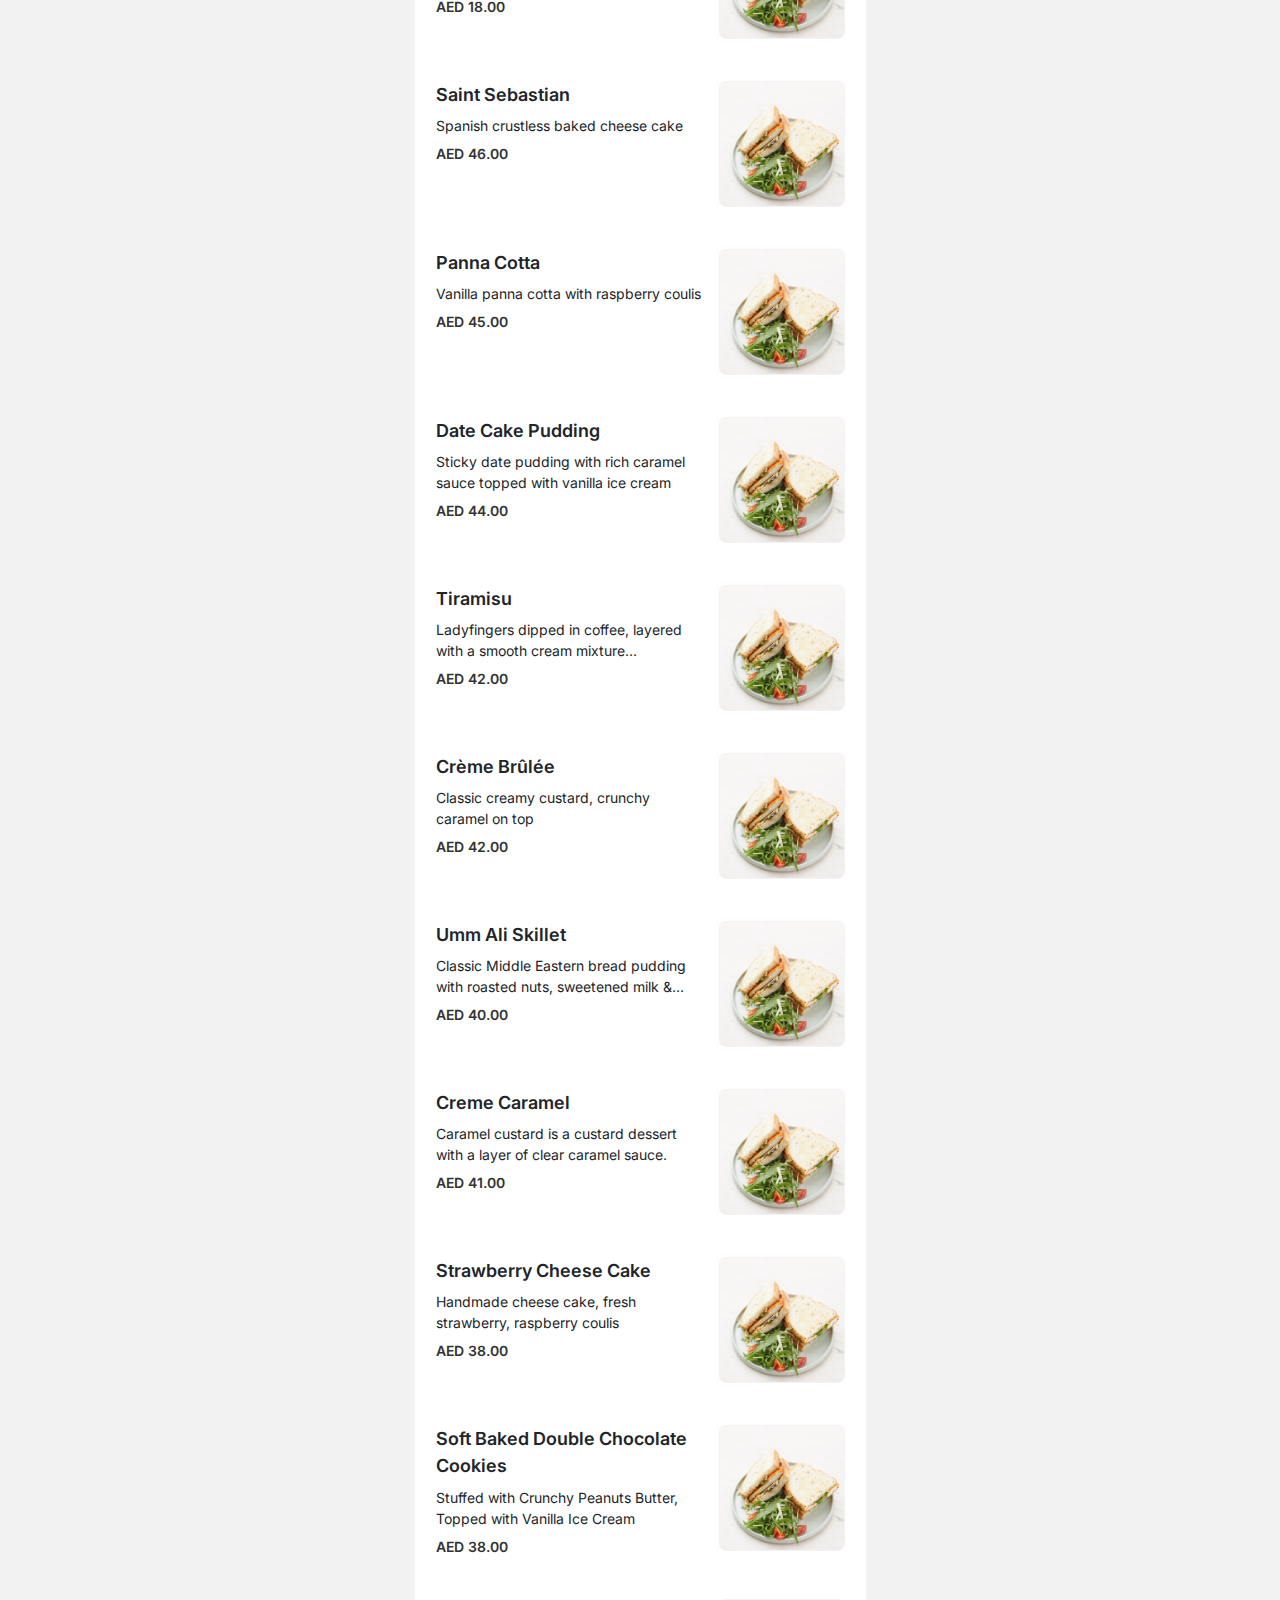
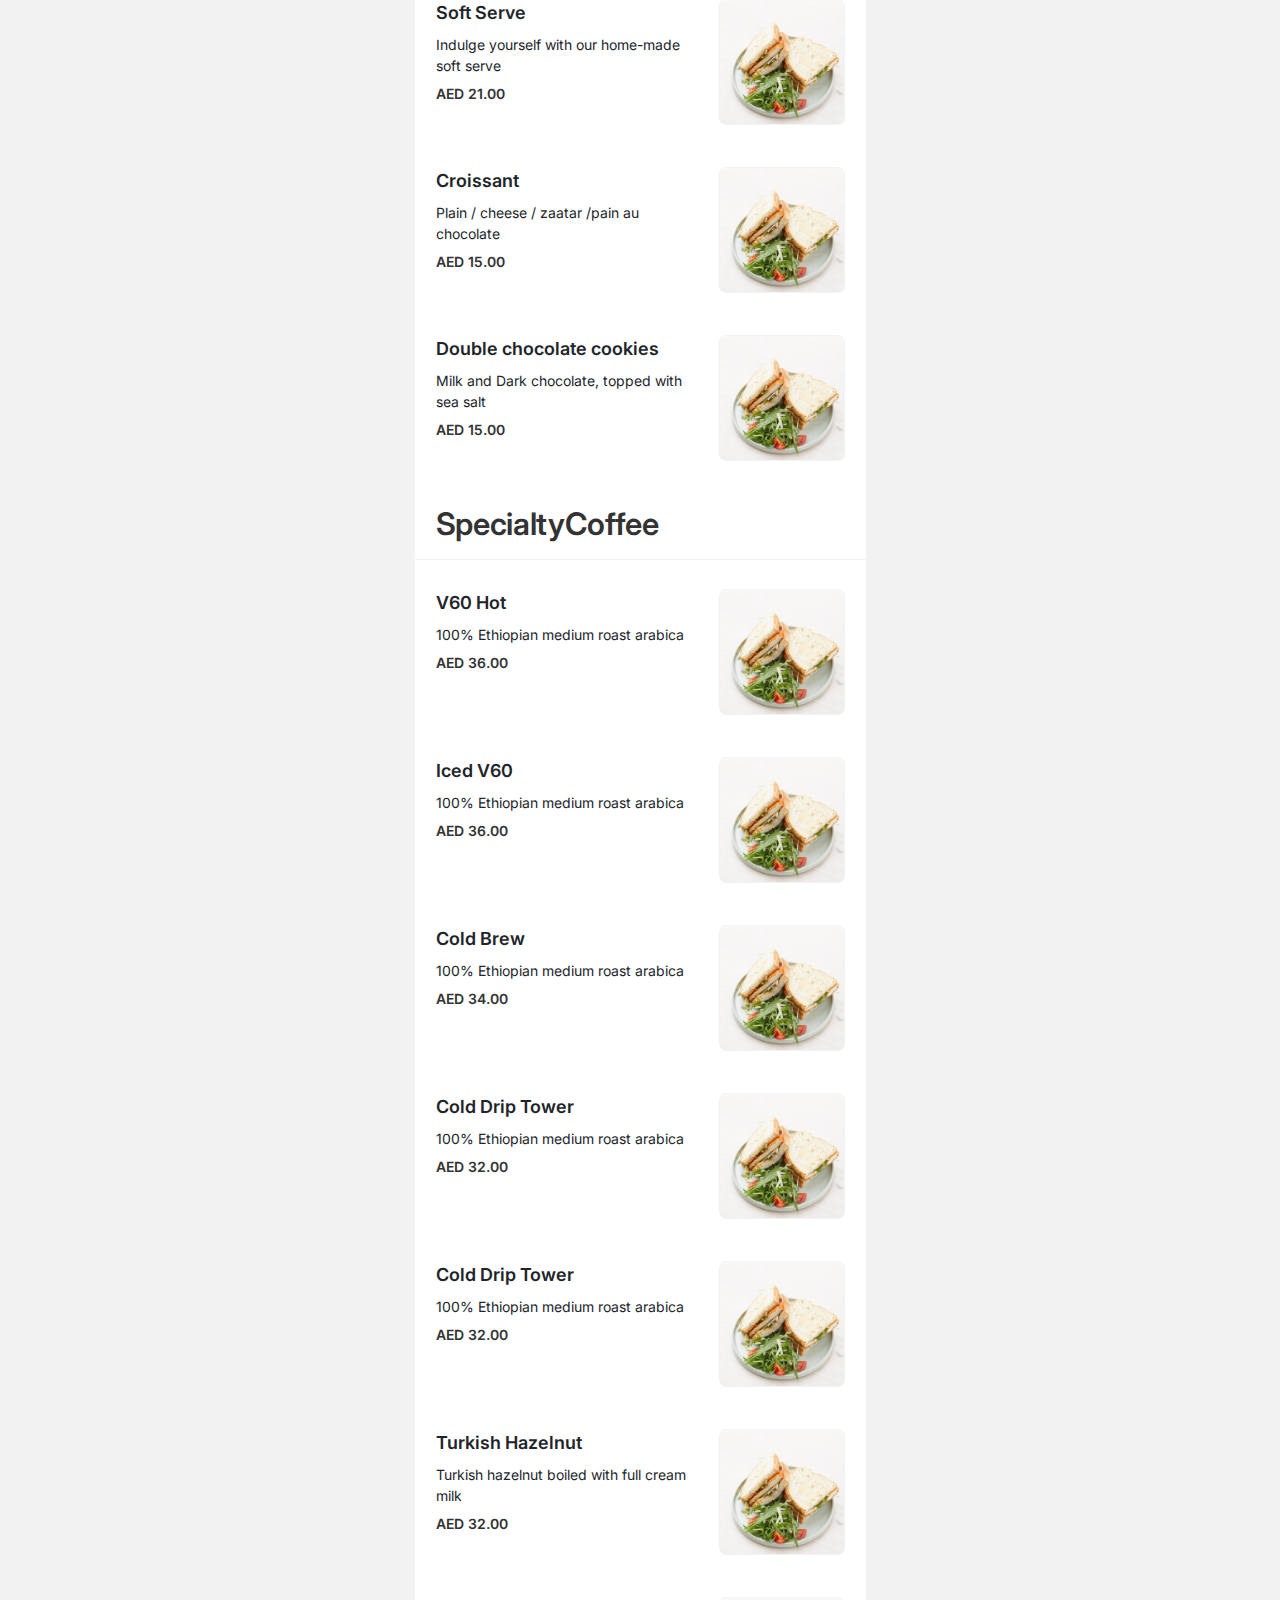
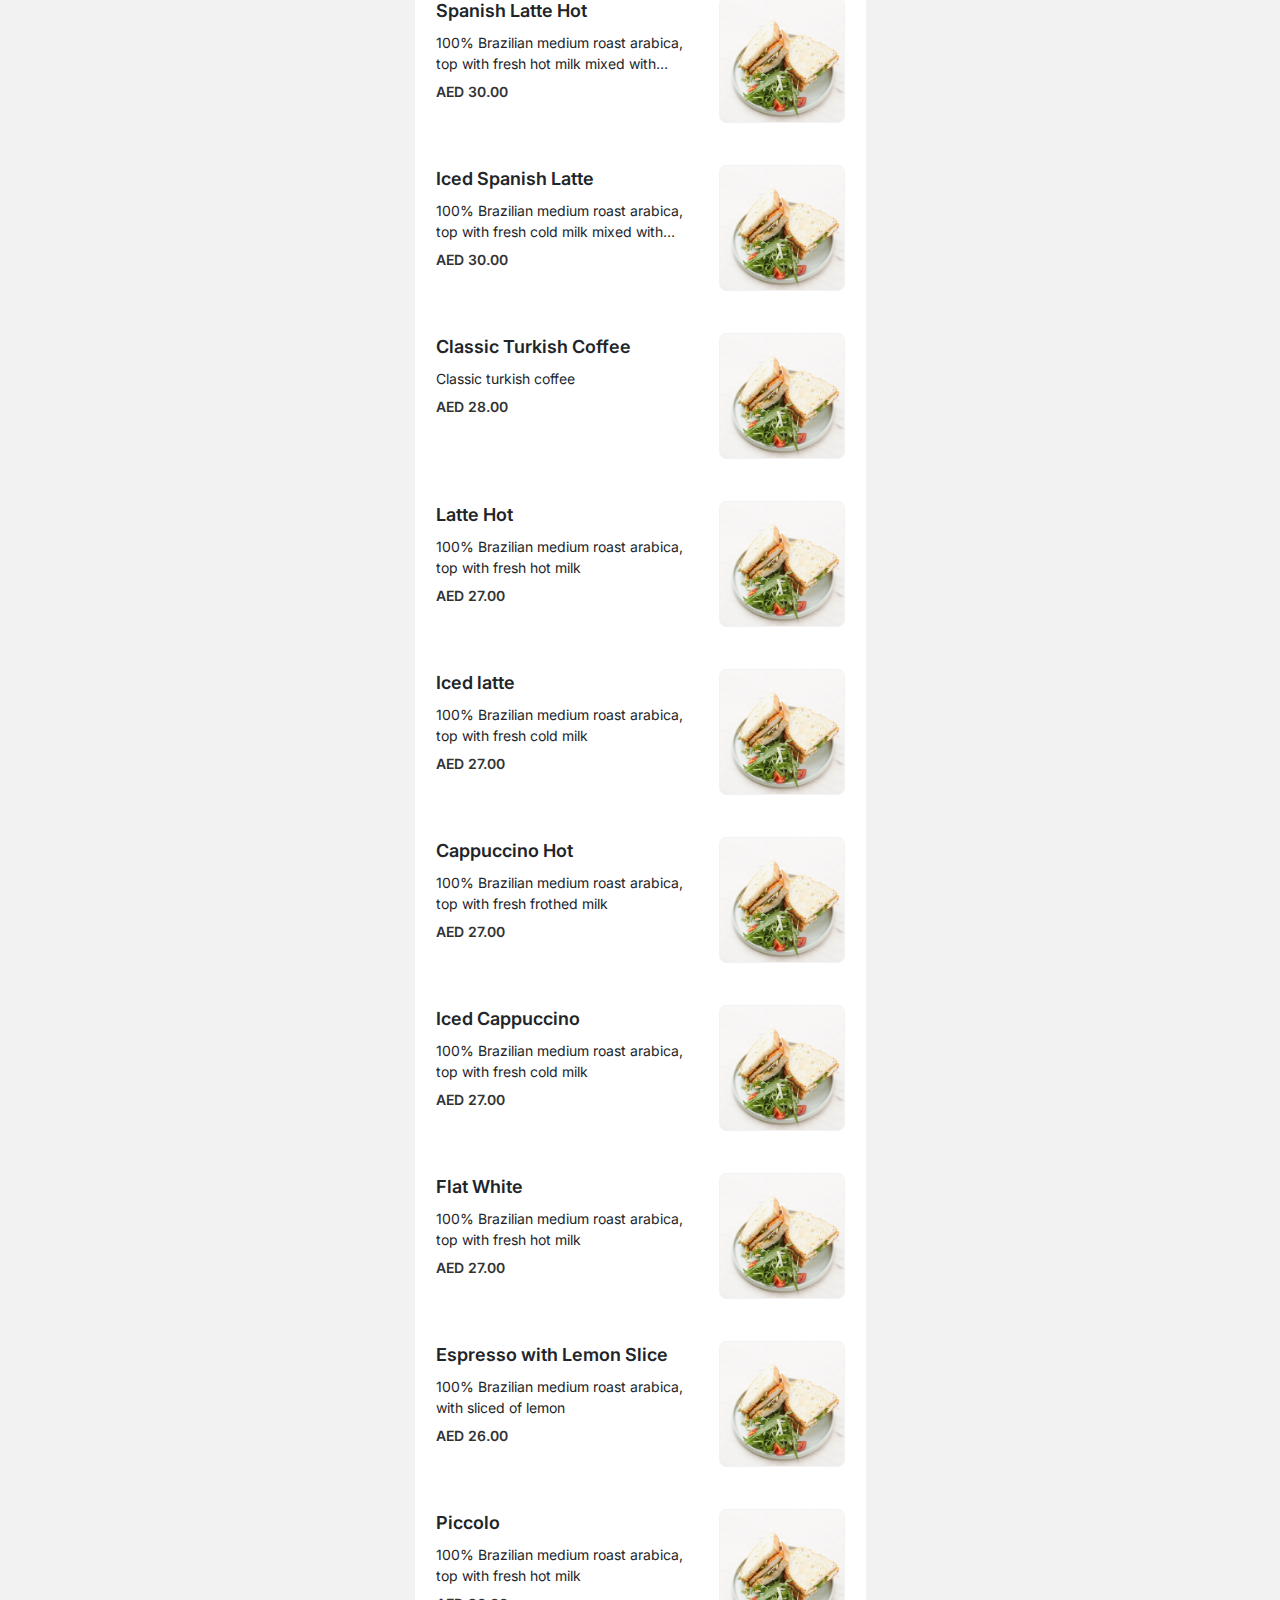
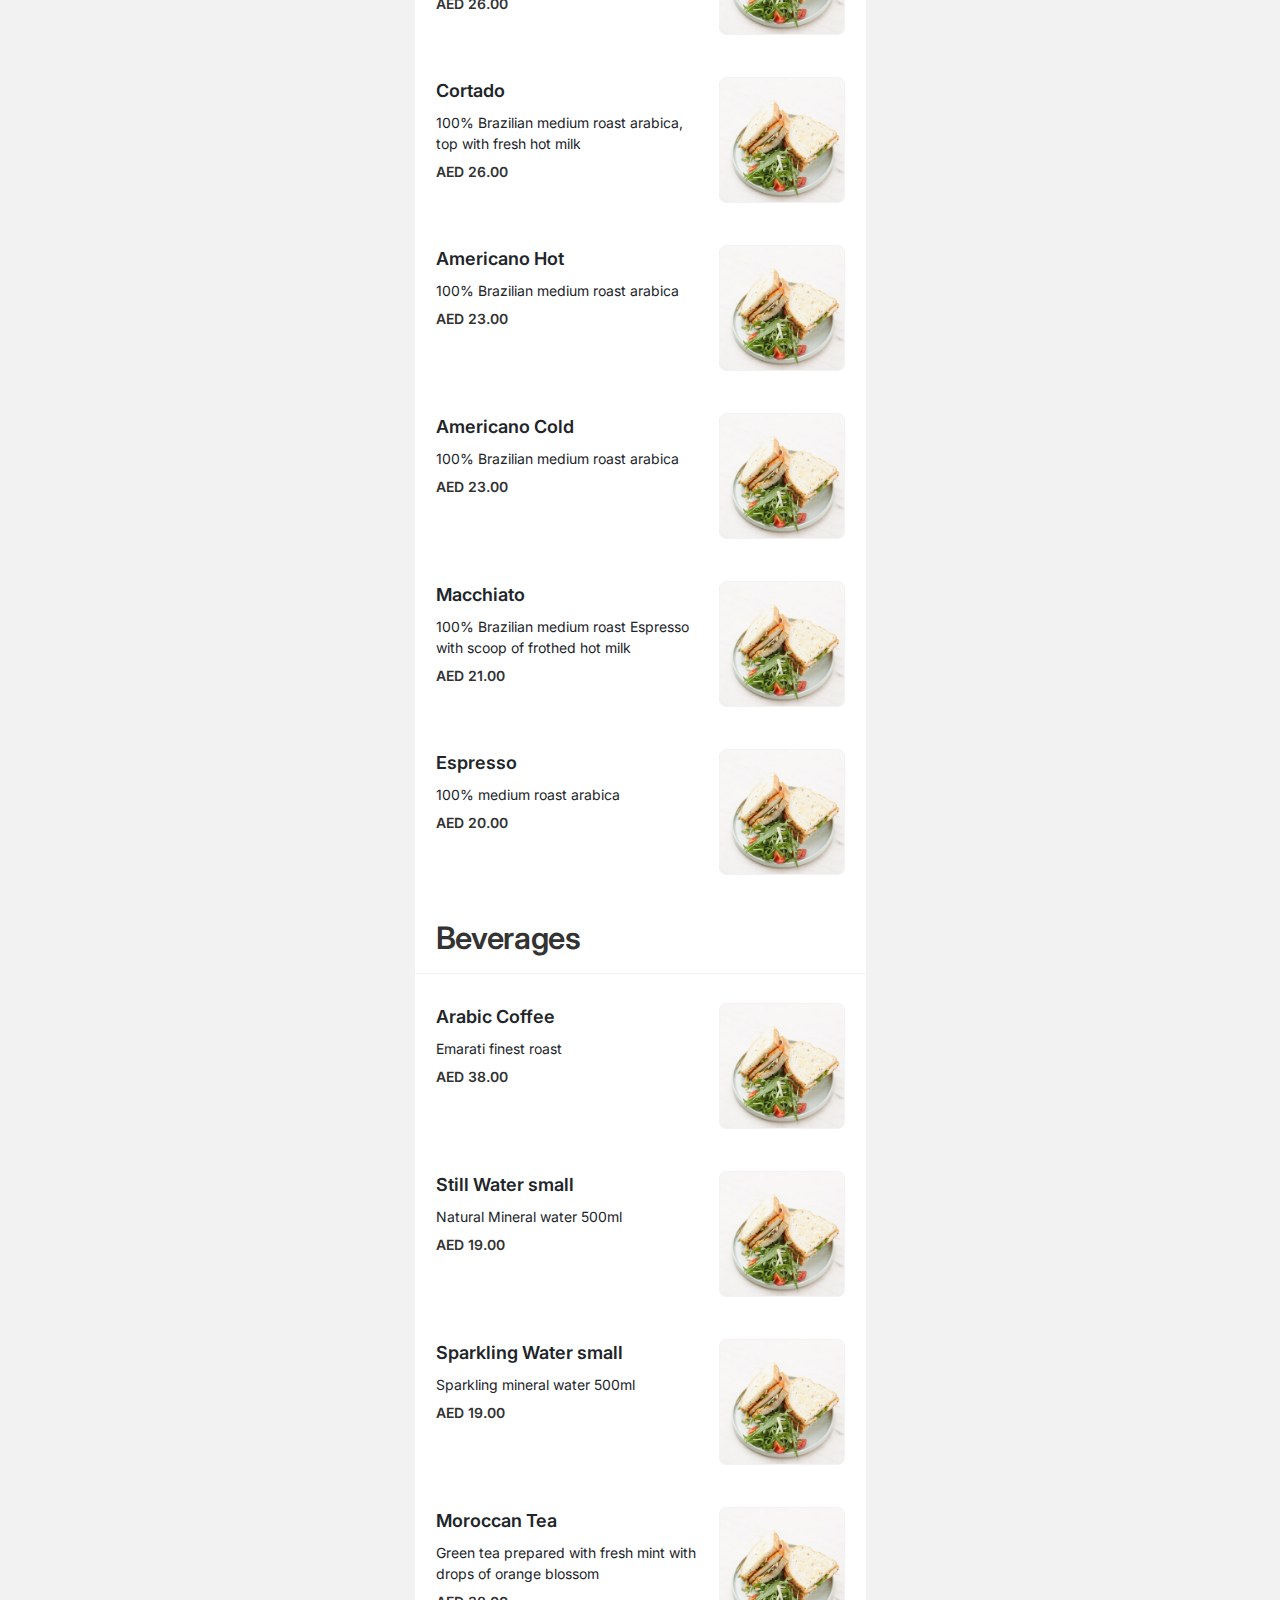
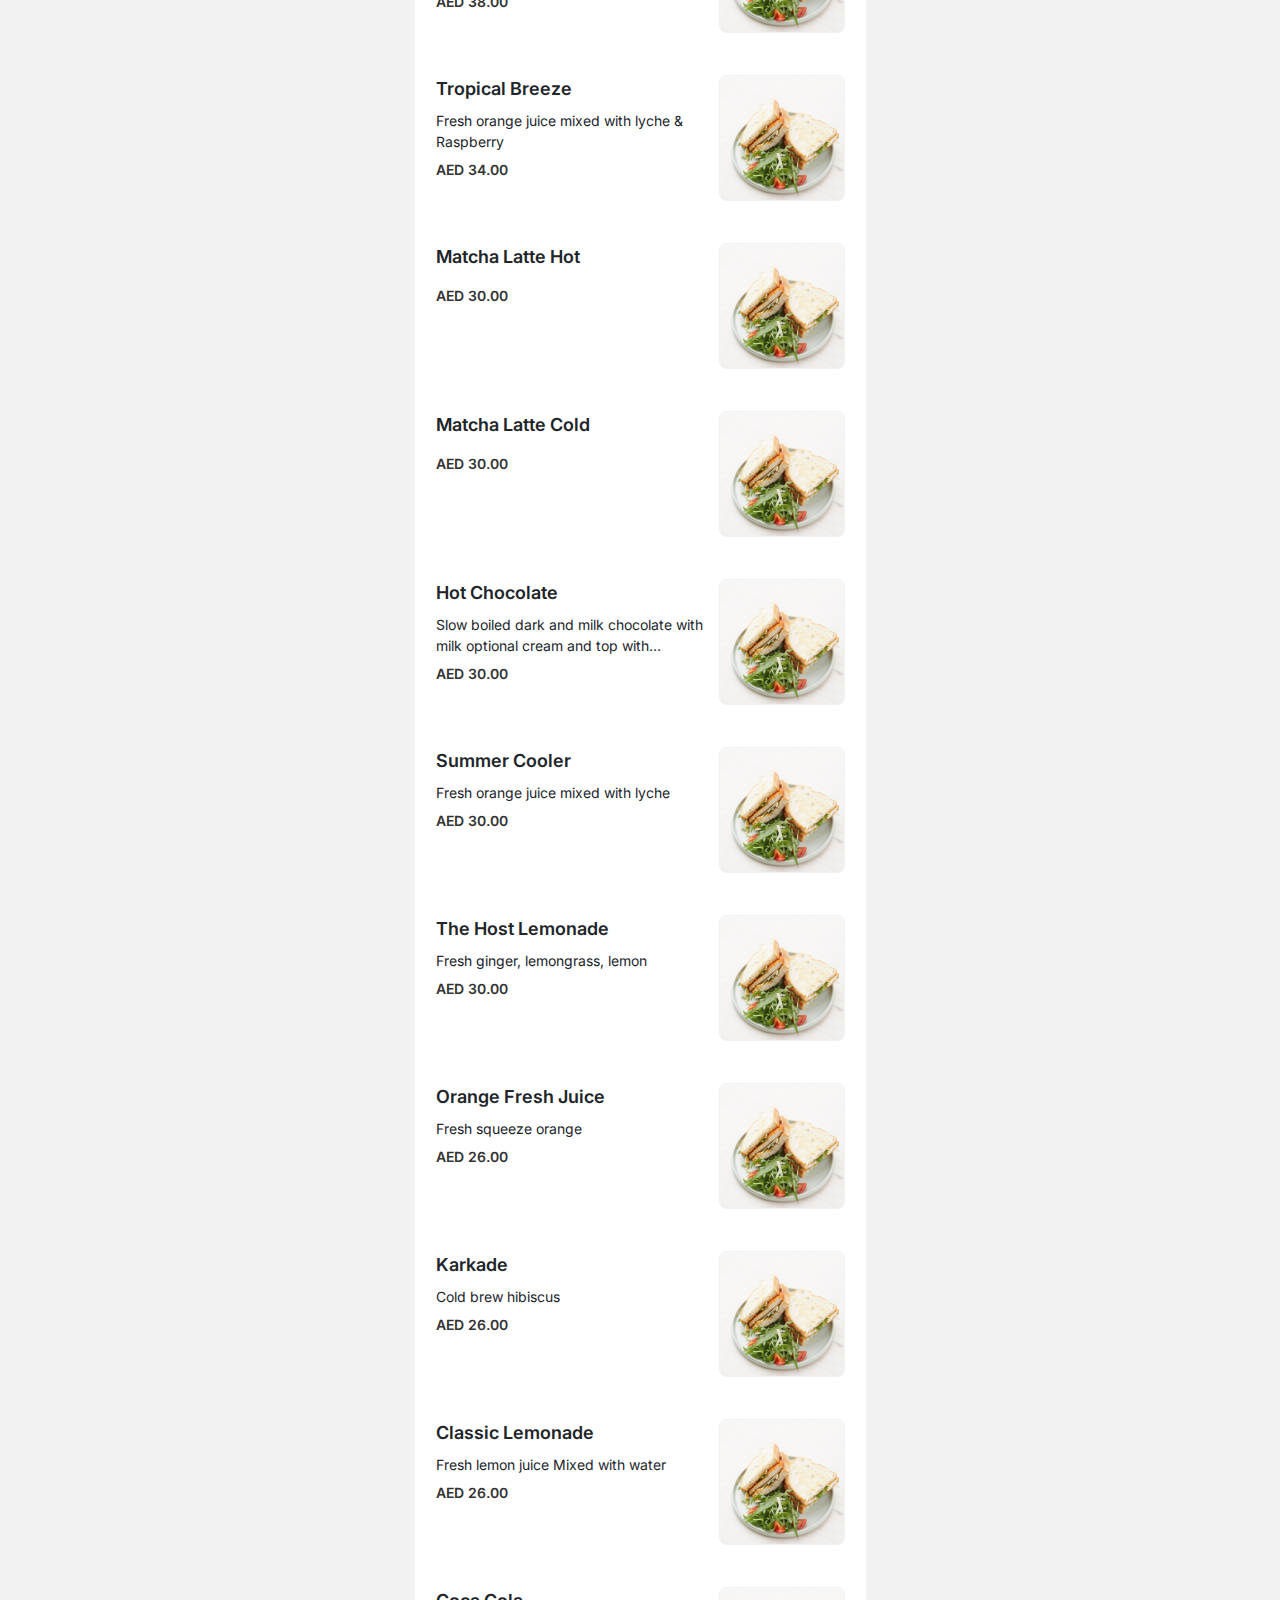
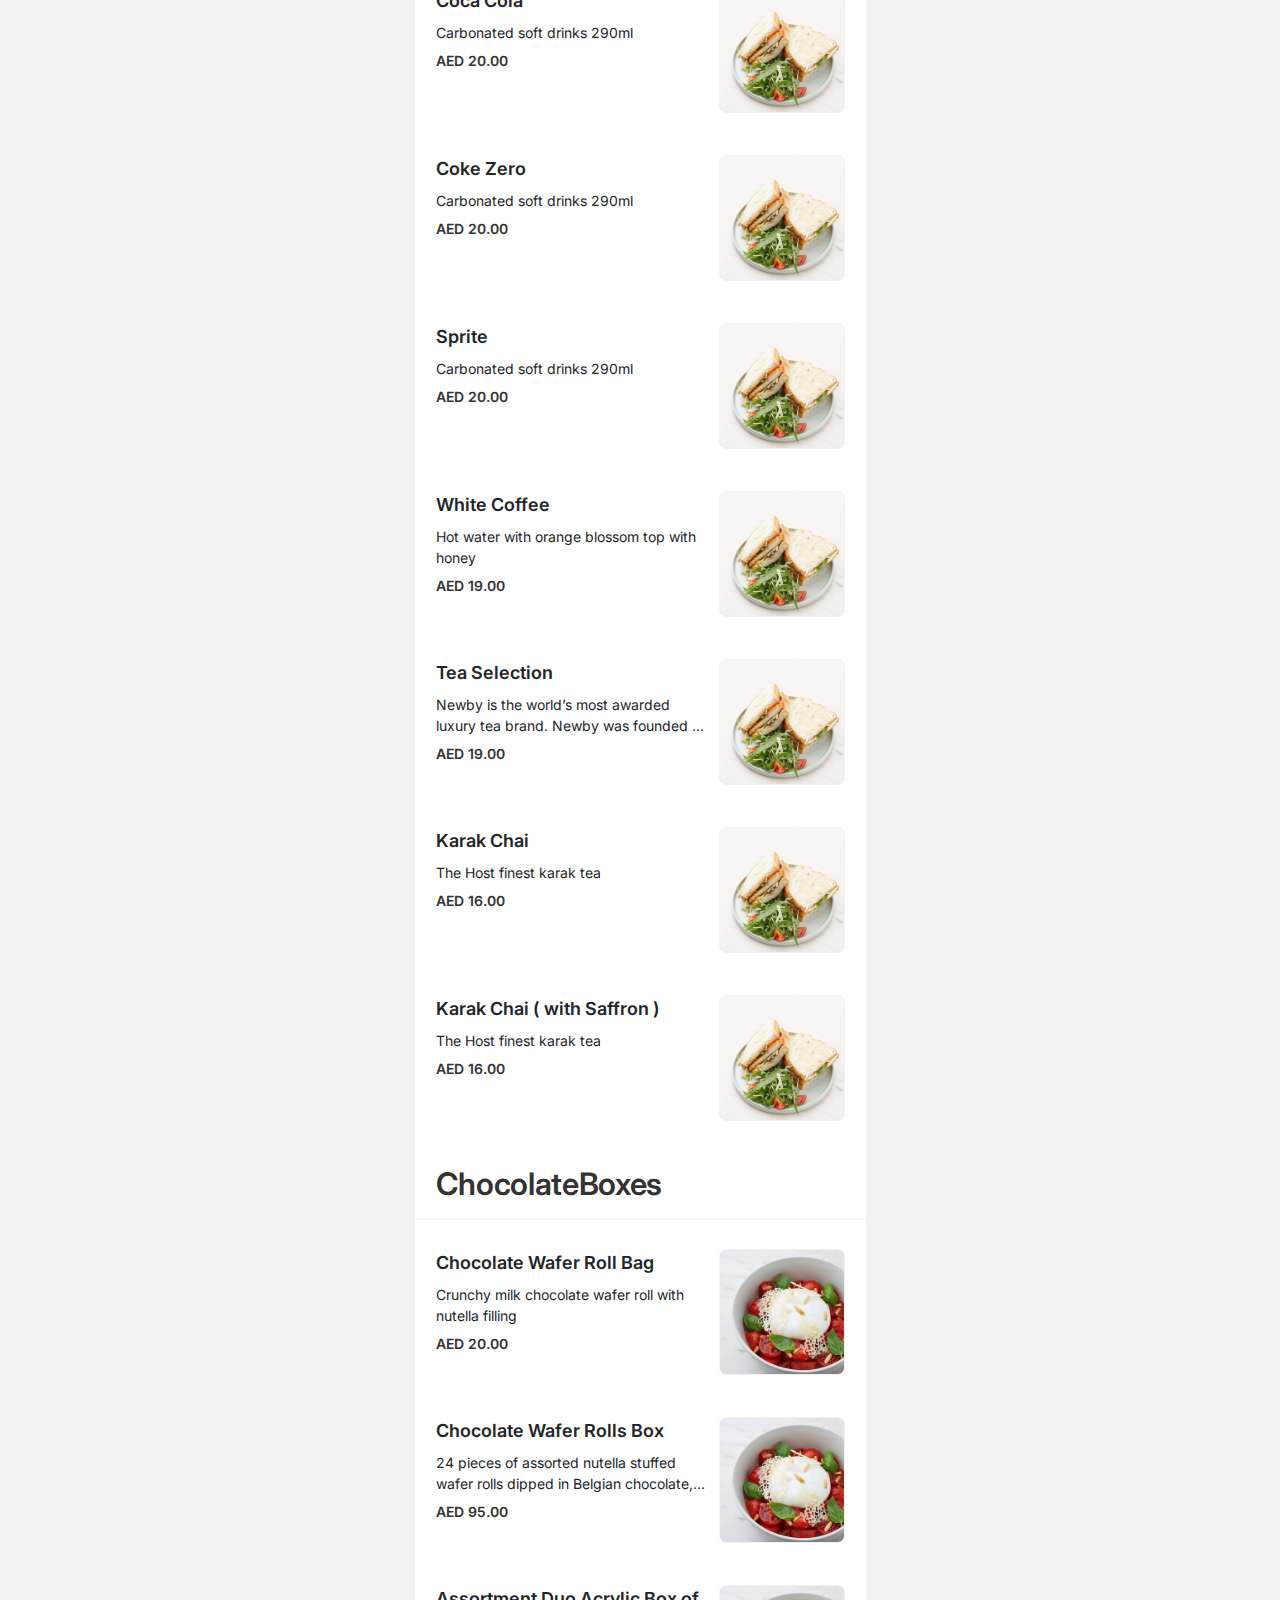
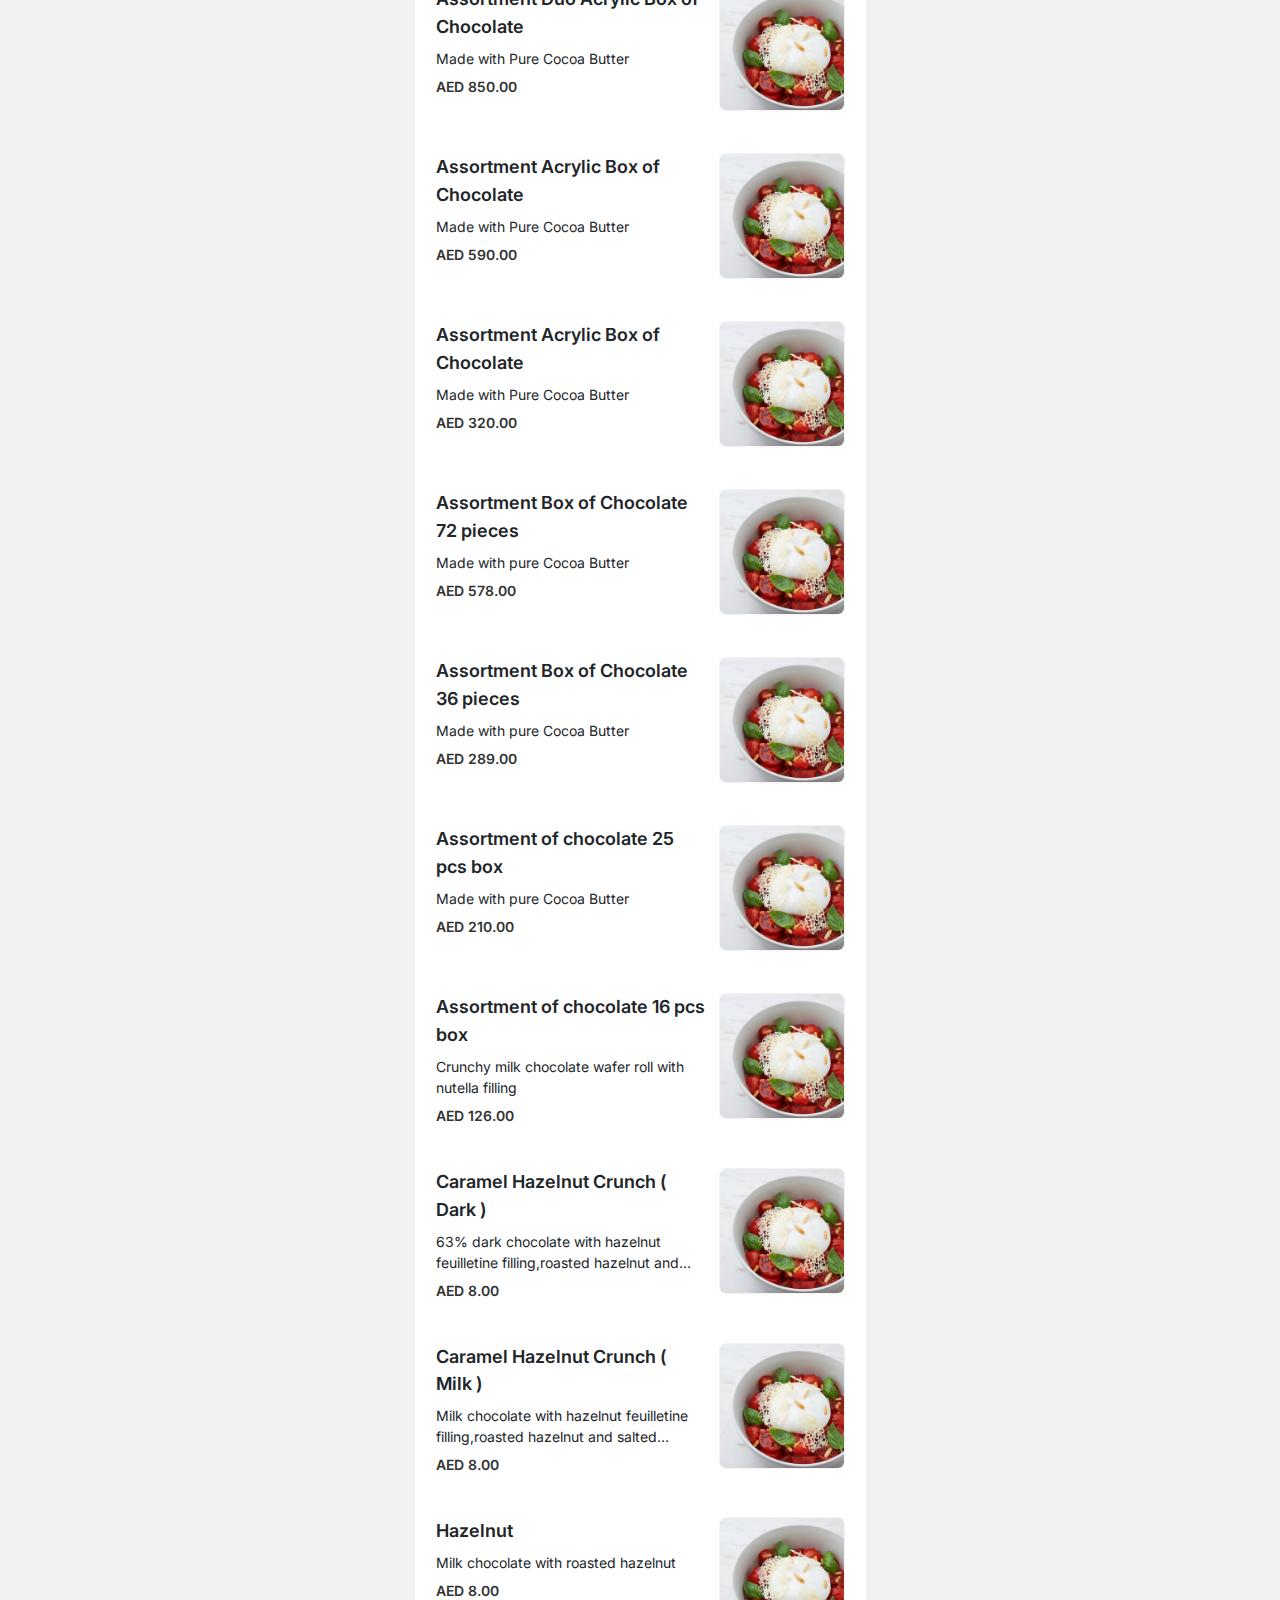
==== commit ea8dd6f9: "Modal Design Complete" ====
--- a/index.html
+++ b/index.html
@@ -11,104 +11,220 @@
       integrity="sha384-QWTKZyjpPEjISv5WaRU9OFeRpok6YctnYmDr5pNlyT2bRjXh0JMhjY6hW+ALEwIH"
       crossorigin="anonymous"
     />
+    <link
+      rel="stylesheet"
+      href="https://cdnjs.cloudflare.com/ajax/libs/font-awesome/6.5.1/css/all.min.css"
+      integrity="sha512-DTOQO9RWCH3ppGqcWaEA1BIZOC6xxalwEsw9c2QQeAIftl+Vegovlnee1c9QX4TctnWMn13TZye+giMm8e2LwA=="
+      crossorigin="anonymous"
+      referrerpolicy="no-referrer"
+    />
   </head>
-  <body>
-    <div class="main-div">
-      <!-- Profile-cover-picture-login-Divs -->
-      <div class="">
-        <div class="cover-photo-div">
-          <img src="img/cover_Photo.jpeg" />
-        </div>
-        <div class="empty-div" style="height: 0px"></div>
-        <div class="profile-img-row-div">
-          <div class="profile-img-div">
-            <img src="img/profilePhoto.jpg" />
-          </div>
-          <div class="login-button-div">
-            <button class="login-button">
-              <a href="login.html" class="button-login-anchor">
-                <span class="login-button-text"> Log in </span>
-              </a>
-            </button>
+  <body style="overflow-x: hidden; background-color: #f2f2f2">
+    <div class="container">
+      <div class="row justify-content-center">
+        <div class="col-md-5">
+          <div class="main-div">
+            <!-- Profile-cover-picture-login-Divs -->
+            <div class="">
+              <div class="cover-photo-div">
+                <img src="img/cover_Photo.jpeg" />
+              </div>
+              <div class="empty-div" style="height: 0px"></div>
+              <div class="profile-img-row-div">
+                <div class="profile-img-div">
+                  <img src="img/profilePhoto.jpg" />
+                </div>
+                <div class="login-button-div">
+                  <button class="login-button">
+                    <a href="login.html" class="button-login-anchor">
+                      <span class="login-button-text"> Log in </span>
+                    </a>
+                  </button>
+                </div>
+              </div>
+            </div>
+            <!-- Profile-info-Divs -->
+            <div class="profile-name-div">
+              <h2 class="profile-name-heading">The Host</h2>
+              <span class="profile-description">Table 4</span>
+            </div>
+            <!-- list of buttons -->
+            <div class="menu-buttons-div">
+              <button class="menu-button" data-category="Salads">
+                <a href="#Salads" class="button-text"> Salads </a>
+              </button>
+              <button class="menu-button" data-category="Sandwiches">
+                <a href="#Sandwiches" class="button-text"> Sandwiches </a>
+              </button>
+              <button class="menu-button" data-category="Mains">
+                <a href="#Mains" class="button-text"> Mains </a>
+              </button>
+              <button class="menu-button" data-category="Sides">
+                <a href="#Sides" class="button-text"> Sides </a>
+              </button>
+              <button class="menu-button" data-category="Desserts">
+                <a href="#Desserts" class="button-text"> Desserts </a>
+              </button>
+              <button class="menu-button" data-category="specialtyCoffee">
+                <a href="#specialtyCoffee" class="button-text">
+                  Specialty Coffee
+                </a>
+              </button>
+              <button class="menu-button" data-category="Beverages">
+                <a href="#Beverages" class="button-text"> Beverages </a>
+              </button>
+              <button class="menu-button" data-category="chocolateBoxes">
+                <a href="#chocolateBoxes" class="button-text">
+                  Chocolate Boxes
+                </a>
+              </button>
+            </div>
+            <div class="menu-items-div" id="menu"></div>
           </div>
         </div>
       </div>
-      <!-- Profile-info-Divs -->
-      <div class="profile-name-div">
-        <h2 class="profile-name-heading">The Host</h2>
-        <span class="profile-description">Table 4</span>
-      </div>
-      <!-- list of buttons -->
-      <div class="menu-buttons-div">
-        <button class="menu-button" data-category="Salads">
-          <a href="#Salads" class="button-text"> Salads </a>
-        </button>
-        <button class="menu-button" data-category="Sandwiches">
-          <a href="#Sandwiches" class="button-text"> Sandwiches </a>
-        </button>
-        <button class="menu-button" data-category="Mains">
-          <a href="#Mains" class="button-text"> Mains </a>
-        </button>
-        <button class="menu-button" data-category="Sides">
-          <a href="#Sides" class="button-text"> Sides </a>
-        </button>
-        <button class="menu-button" data-category="Desserts">
-          <a href="#Desserts" class="button-text"> Desserts </a>
-        </button>
-        <button class="menu-button" data-category="specialtyCoffee">
-          <a href="#specialtyCoffee" class="button-text"> Specialty Coffee </a>
-        </button>
-        <button class="menu-button" data-category="Beverages">
-          <a href="#Beverages" class="button-text"> Beverages </a>
-        </button>
-        <button class="menu-button" data-category="chocolateBoxes">
-          <a href="#chocolateBoxes" class="button-text"> Chocolate Boxes </a>
-        </button>
-      </div>
-      <div class="menu-items-div" id="menu"></div>
-
-      <!-- Popup Div is here -->
-      <!-- Modal -->
-
-      <div
-        class="modal fade"
-        id="itemModal"
-        tabindex="-1"
-        aria-labelledby="itemModalLabel"
-        aria-hidden="true"
-      >
-        <div class="col-md-4 modalSize">
-          <div class="modal-dialog text-center">
-            <div class="modal-content">
-              <!-- Modal Body -->
-              <div class="modal-body">
-                <div class="row">
-                  <div class="col-md-12">
-                    <img src="" class="modal-item-image" alt="" />
+      
+      
+      
+        <div class="col-md-4 container1" id="footer" style="display: none;">
+          <div class="justify-content-center">
+            <div class="">
+                <!-- Modal Body -->
+                <div class="modal-body justify-content-center p-0">
+                  <div class="row">
+                    <div class="">
+                      <img
+                        src=""
+                        class="modal-item-image rounded-top"
+                        alt=""
+                      />
+                    </div>
+                  </div>
+                  <div class="p-3">
+                    <div class="row">
+                      <div class="">
+                        <h3 class="modal-item-name text-start py-2"></h3>
+                      </div>
+                    </div>
+                    <div class="row">
+                      <div class="">
+                        <p class="modal-item-description text-start"></p>
+                      </div>
+                    </div>
+                    <div class="row">
+                      <div class="">
+                        <h4 class="modal-item-price text-start"></h4>
+                      </div>
+                    </div>
+                    <div class="text-field-div py-2">
+                      <div
+                        class="text-field-label d-flex flex-row align-items-center py-3"
+                      >
+                        <i
+                          class="fa-regular fa-comment fa-flip-horizontal"
+                        ></i>
+                        <span class="text-field-heading ps-2">
+                          Special requirements
+                        </span>
+                      </div>
+                      <div class="text-field-area">
+                        <textarea
+                          class="form-control"
+                          placeholder="Let us know if you have special requirements..."
+                          id="floatingTextarea"
+                        ></textarea>
+                      </div>
+                    </div>
+                    <div class="col-md-12 buttons-area d-flex flex-row py-1 bg-white">
+                      <div class="col-md-4 modal-icon-container-div">
+                        <div class="modal-count-number-div">
+                          <div class="add-count-div">
+                            <i
+                              class="fa-solid fa-circle-minus minusBtn subtractbuttonofModal"
+                              style="
+                                color: rgb(168, 85, 33);
+                                display: inline-block;
+                                font-size: 30px;
+                              "
+                            ></i>
+                          </div>
+                          <div class="count-number-div">
+                            <strong>
+                              <span
+                                class="item-number-span mb-1"
+                                style="
+                                  display: inline-block;
+                                  font-size: 20px;
+                                  padding: 5px;
+                                "
+                                >1</span
+                              >
+                            </strong>
+                          </div>
+                          <div class="subtract-count-div">
+                            <i
+                              class="fa-solid fa-circle-plus plusBtn addbuttonofModal"
+                              style="color: rgb(168, 85, 33); font-size: 30px"
+                            >
+                            </i>
+                          </div>
+                        </div>
+                      </div>
+                      <div class="col-md-6 div-add-to-basket">
+                        <button
+                          class="btn btn-primary basket-btn"
+                          type="submit"
+                          style="
+                            background-color: #a85521;
+                            border: none;
+                            display: flex;
+                            width: 100%;
+                            align-items: center;
+                            justify-content: space-between;
+                            
+                          "
+                        >
+                          <span
+                            style="
+                              width: 100%;
+                              padding: 0 5px;
+                              overflow: hidden;
+                              text-overflow: ellipsis;
+                              white-space: nowrap;
+                            "
+                          >
+                            Add to Basket
+                          </span>
+                          <span
+                            style="
+                              font-size: 11px;
+                              line-height: 21px;
+                              border-left: 1px solid hsla(0, 0%, 100%, 0.1);
+                              padding: 0 14px;
+                              letter-spacing: 0.01em;
+                            "
+                          >
+                            AED&nbsp;51.00
+                          </span>
+                        </button>
+                      </div>
+                    </div>
                   </div>
                 </div>
-                <div class="row">
-                  <div class="col-md-">
-                    <h3 class="modal-item-name"></h3>
-                  </div>
-                </div>
-                <div class="row">
-                  <div class="col-md-5">
-                    <p class="modal-item-description"></p>
-                  </div>
-                </div>
-                <div class="row">
-                  <div class="col-md-5">
-                    <p class="modal-item-price"></p>
-                  </div>
-                </div>
-              </div>
             </div>
           </div>
+          
+            
         </div>
-      </div>
+      
     </div>
+    
     <script>
+      // Initial variable to hold the count
+
+      let itemNumber;
+      let minusIcon;
+
       const foodData = {
         Salads: [
           {
@@ -772,12 +888,15 @@
           // Loop through each item in the category
           categoryItems.forEach((item) => {
             // Create a container for the item
+            let count = 0;
+
             const itemContainer = document.createElement("div");
             itemContainer.classList.add("item-container");
 
             // Create a div for item details
             const detailsDiv = document.createElement("div");
             detailsDiv.classList.add("details-container");
+
             // Create a heading for the item name
             const itemName = document.createElement("h3");
             itemName.textContent = item.name;
@@ -812,41 +931,58 @@
             const iconContainer = document.createElement("div");
             iconContainer.classList.add("icon-container");
 
-            // Create an Button element for the plus icon
-            const iconAddButton = document.createElement("button");
-            iconAddButton.classList.add("icon-add-button");
             // Create an image element for the plus icon
-            const plusIcon = document.createElement("img");
-            plusIcon.src = "img/plus.png"; // Update the source to your plus icon PNG
-            plusIcon.alt = "+"; // Optional: Provide alt text for accessibility
-            plusIcon.classList.add("plus-icon");
-
-            // Create an Button element for the plus icon
-            const iconSubButton = document.createElement("button");
-            iconSubButton.classList.add("icon-minus-button");
-            // create a span element for items count
-            const itemNumber = document.createElement("span");
-            itemNumber.classList.add("item-count-span");
-            // Create an image element for the minus icon
-            const minusIcon = document.createElement("img");
-            minusIcon.src = "img/minus-sign.png"; // Update the source to your minus icon PNG
-            minusIcon.alt = "-"; // Optional: Provide alt text for accessibility
-            minusIcon.classList.add("minus-icon");
+            // Create the <i> element
+            const plusIcon = document.createElement("i");
+            // Set the class and style attributes
+            plusIcon.classList.add(
+              "fa-solid",
+              "fa-circle-plus",
+              "plusBtn",
+              "stopProp"
+            );
+            plusIcon.style.color = "#a85521";
 
             // Add click event listener to the plus button
             plusIcon.addEventListener("click", () => {
+              minusIcon = iconContainer.querySelector(".minusBtn");
+              itemNumber = iconContainer.querySelector(".item-count-span");
+              // If itemNumber span doesn't exist, create it
+              if (!itemNumber) {
+                itemNumber = document.createElement("span");
+                itemNumber.classList.add("item-count-span");
+                // Append itemNumber to the icon container
+                iconContainer.appendChild(itemNumber);
+              }
               // Toggle visibility of the minus icon when plus icon is clicked
               minusIcon.style.display = "inline-block";
+              count++;
+              updateCount(count);
             });
+            // create a span element for items count
+            itemNumber = document.createElement("span");
+            itemNumber.classList.add("item-count-span");
+            itemNumber.textContent = count; // Initialize itemNumber with the current count value
+
+            // Create an image element for the minus icon
+            minusIcon = document.createElement("i");
+            minusIcon.classList.add(
+              "fa-solid",
+              "fa-circle-minus",
+              "minusBtn",
+              "stopProp"
+            );
+            minusIcon.style.color = "#a85521";
 
             // Hide the minus icon by default
-            iconSubButton.style.display = "none";
+            minusIcon.style.display = "none";
+            itemNumber.style.display = "none";
 
             // Append plus and minus icons to the icon container
-            iconAddButton.appendChild(plusIcon);
-            iconSubButton.appendChild(minusIcon);
-            iconContainer.appendChild(iconSubButton);
-            iconContainer.appendChild(iconAddButton);
+            iconContainer.appendChild(minusIcon);
+            iconContainer.appendChild(itemNumber); // Append itemNumber span after plusIcon
+            iconContainer.appendChild(plusIcon);
+
             // Append the icon container to the image div
             imageDiv.appendChild(iconContainer);
 
@@ -855,9 +991,35 @@
 
             // Append the item container to the food type div
             foodType.appendChild(itemContainer);
+
+            // Add click event listener to the minus button
+            minusIcon.addEventListener("click", () => {
+              // Decrement count if it's greater than 0
+              if (count > 0) {
+                count--;
+                // Update count and display
+                updateCount(count);
+              }
+            });
           });
         }
       }
+
+      // Function to update count and display
+      function updateCount(count) {
+        // Update itemNumber span text with the current count
+        itemNumber.textContent = count;
+
+        // Hide itemNumber and minusIcon if count is 0, otherwise show them
+        if (count === 0) {
+          itemNumber.style.display = "none";
+          minusIcon.style.display = "none";
+        } else {
+          itemNumber.style.display = "inline-block";
+          minusIcon.style.display = "inline-block";
+        }
+      }
+
       // Add event listeners to each menu button
       document.addEventListener("DOMContentLoaded", function () {
         const menuButtonsDiv = document.querySelector(".menu-buttons-div");
@@ -902,7 +1064,7 @@
                 .getAttribute("href")
                 .substring(1);
               const targetSection = document.getElementById(targetId);
-              console.log(targetId, "I am section", targetSection);
+              // console.log(targetId, "I am section", targetSection);
               targetSection.scrollIntoView({ behavior: "smooth" });
             });
           });
@@ -927,6 +1089,18 @@
       });
     </script>
 
+    <!-- <script>
+      document.addEventListener("DOMContentLoaded", function () {
+        let stopPropElements = document.getElementsByClassName("stopProp");
+
+        for (let i = 0; i < stopPropElements.length; i++) {
+          stopPropElements[i].addEventListener("click", function (event) {
+            event.stopPropagation();
+          });
+        }
+      });
+    </script> -->
+<!-- 
     <script>
       // Get all the menu buttons
       const menuButtons = document.querySelectorAll(".menu-button");
@@ -968,62 +1142,94 @@
 
       // Add scroll event listener
       window.addEventListener("scroll", handleScroll);
-    </script>
+    </script> -->
     <!-- Mdoel Script is start from here  -->
     <script>
       document.addEventListener("DOMContentLoaded", function () {
-        // Get all item containers
-        const itemContainers = document.querySelectorAll(".item-container");
-
-        // Add click event listener to each item container
-        itemContainers.forEach((itemContainer) => {
-          itemContainer.addEventListener("click", () => {
-            console.log("I am Clicked");
+    // Get all item containers
+    const itemContainers = document.querySelectorAll(".item-container");
+
+    // Get the modal container
+    const modalContainer = document.querySelector(".container1");
+    // Add click event listener to each item container
+    itemContainers.forEach((itemContainer) => {
+        itemContainer.addEventListener("click", () => {
             // Get item details
-            const itemName = itemContainer.querySelector(
-              ".details-container-itemName"
-            ).textContent;
-            const itemDescription = itemContainer.querySelector(
-              ".details-container-itemDescription"
-            ).textContent;
-            const itemPrice = itemContainer.querySelector(
-              ".details-container-itemPrice"
-            ).textContent;
-            const itemImage = itemContainer.querySelector(
-              ".details-container-item-img"
-            ).src;
+            const itemName = itemContainer.querySelector(".details-container-itemName").textContent;
+            const itemDescription = itemContainer.querySelector(".details-container-itemDescription").textContent;
+            const itemPrice = itemContainer.querySelector(".details-container-itemPrice").textContent;
+            const itemImage = itemContainer.querySelector(".details-container-item-img").src;
 
             // Populate modal with item details
             const modalItemImage = document.querySelector(".modal-item-image");
             const modalItemName = document.querySelector(".modal-item-name");
-            const modalItemDescription = document.querySelector(
-              ".modal-item-description"
-            );
+            const modalItemDescription = document.querySelector(".modal-item-description");
             const modalItemPrice = document.querySelector(".modal-item-price");
 
-            if (
-              modalItemImage &&
-              modalItemName &&
-              modalItemDescription &&
-              modalItemPrice
-            ) {
-              modalItemImage.src = itemImage;
-              modalItemImage.alt = itemName;
-              modalItemName.textContent = itemName;
-              modalItemDescription.textContent = itemDescription;
-              modalItemPrice.textContent = itemPrice;
-
-              // Show the modal
-              $("#itemModal").modal("show");
+            if (modalItemImage && modalItemName && modalItemDescription && modalItemPrice) {
+                modalItemImage.src = itemImage;
+                modalItemImage.alt = itemName;
+                modalItemName.textContent = itemName;
+                modalItemDescription.textContent = itemDescription;
+                modalItemPrice.textContent = itemPrice;
+
+              // Display the modal
+          modalContainer.style.display = "block";
+          modalContainer.classList.add("container1-displayed");
             } else {
-              console.error(
-                "One or more modal item elements not found in the DOM"
-              );
+                console.error("One or more modal item elements not found in the DOM");
             }
-          });
+        });
+    });
+});
+    </script>
+
+    <script>
+      document.addEventListener("DOMContentLoaded", function () {
+        const profileImgRowDiv = document.querySelector(".profile-img-row-div");
+
+        window.addEventListener("scroll", function () {
+          const scrollPosition = window.scrollY;
+          const profileImgRowDivRect = profileImgRowDiv.getBoundingClientRect();
+
+          if (scrollPosition > profileImgRowDivRect.bottom) {
+            profileImgRowDiv.classList.add("sticky-top");
+          } else {
+            profileImgRowDiv.classList.remove("sticky-top");
+          }
         });
       });
     </script>
+
+    <!-- <script>
+      let countModalNumber = 1;
+      const modalSpan = document.getElementsByClassName("item-number-span")[0];
+      const modalAddbutton =
+        document.getElementsByClassName("addbuttonofModal")[0];
+      const modalSubtractButton = document.getElementsByClassName(
+        "subtractbuttonofModal"
+      )[0];
+
+      modalAddbutton.addEventListener("click", () => {
+        // console.log("I am modal counter +++++");
+        countModalNumber++;
+        modalSpan.textContent = countModalNumber;
+        // console.log("I am modal counter +++++", countModalNumber);
+      });
+
+      modalSubtractButton.addEventListener("click", () => {
+        // console.log("I am modal counter ----------");
+        if (countModalNumber > 1) {
+          countModalNumber--;
+          modalSpan.textContent = countModalNumber;
+          // console.log("I am modal counter -------", countModalNumber);
+        }
+      });
+
+      modalSpan.textContent = countModalNumber;
+    </script> -->
+
+
 
     <script
       src="https://cdn.jsdelivr.net/npm/bootstrap@5.3.3/dist/js/bootstrap.bundle.min.js"
--- a/styles.css
+++ b/styles.css
@@ -8,18 +8,28 @@
 }
 
 .main-div {
-    width: 410px;
-    margin: auto;
+    /* width: 410px; */
+    /* margin:0 auto; */
     background-color: white;
 }
 
 .profile-img-row-div {
     display: flex;
+    width: 100%;
     justify-content: space-between;
     align-items: center;
     margin-top: -35px;
     padding: 7px 14px;
-}
+    background-color: #ffffff;
+}
+
+.profile-img-row-div.fixed {
+    position: fixed;
+    left: 505.6px;
+    z-index: 5;
+    margin-top: -233px;
+    width: 415.6px;
+  }
 
 .profile-img-div {
     width: 45px;
@@ -27,7 +37,9 @@
     border-radius: 50%;
     overflow: hidden;
     border: 2px solid white;
-}
+    margin-right: auto; /* Push the image to the left */
+}
+
 
 img {
     width: 100%;
@@ -38,6 +50,7 @@
 .login-button-div {
     display: flex;
     column-gap: 7px;
+    margin-left: auto; /* Push the button to the right */
 }
 
 .login-button {
@@ -110,7 +123,7 @@
     gap: 5px;
     padding-bottom: 18px;
     position: sticky;
-    top: 0; /* Stick to the top of the viewport */
+    top: 56px; /* Stick to the top of the viewport */
     background-color: white; /* Optional: to ensure it's visible on scroll */
     z-index: 100; /* Ensure it's above other content */
 }
@@ -259,12 +272,14 @@
     display: inline-flex;
     align-items: center;
     gap: 14px;
+    background: #ffffff;
+    border-radius: 10px;
 
 }
 
 .icon-add-button{
     position: relative;
-    top: 0;
+    /* top: 0;
     right: 0;
     color: #ffffff;
     background: #a85521;
@@ -285,7 +300,7 @@
     font-family: inherit;
     font-size: 100%;
     line-height: 1.15;
-    margin: 0;
+    margin: 0; */
     
 }
 
@@ -335,9 +350,6 @@
 }
 
 .item-count-span{
-    display: inline-table;
-    width: 70px;
-    padding: 0 38px 0 3px;
     font-weight: 600;
     text-align: center;
     overflow: hidden;
@@ -347,11 +359,101 @@
 
 /* Modal Classes */
 
-/* .add-item-to-basket-window{
-    height: 100%;
-    max-height: 100%;
-    width: 100%;
-} */
 .modalSize{
-    margin: 0 auto;
+    font-family: "Inter", sans-serif;
+}
+
+.text-field-image {
+    height: 15px;
+    width: 15px;
+    color: #333333;
+}
+
+.text-field-heading {
+    font-weight: 600;
+    font-family: "Inter", sans-serif;
+    color: #333333;
+    margin: 0;
+    font-size: 14px;
+    line-height: 150%;
+}
+
+.modal-item-image{
+    height: 250px;
+}
+
+.buttons-area{
+    justify-content: space-between;
+}
+
+/* Custom CSS for bottom-appearing modal */
+.bottom-appearing-modal .modal-dialog {
+    position: fixed;
+    bottom: 0;
+    margin: 0;
+    width: 100%;
+    transform: translate(0, 100%);
+    transition: transform 0.8s ease-out;
+}
+
+.bottom-appearing-modal.show .modal-dialog {
+    transform: translate(0, 0);
+}
+
+.buttons-area {
+    display: flex;
+    align-items: center;
+  }
+ 
+  .modal-count-number-div {
+    display: flex;
+    align-items: center;
+  }
+ 
+  .subtract-count-div,
+  .add-count-div {
+    margin: 0 7px;
+     /* Adjust spacing as needed */
+  }
+
+  .minusBtn {
+    font-size: 15px;
+  }
+
+  @keyframes smooth-appear {
+    to{
+      bottom: 20px;
+      opacity:1;
+    }
+  }
+  .container1 {
+    background: white;
+    /* color:none; */
+    position: fixed;
+    bottom: -100%;
+    opacity:0;
+    left: 50%;
+    transform: translateX(-50%);
+    border-radius: 10px;
+    animation: smooth-appear 1s ease forwards;
+    z-index: 999;
+        /* /* padding: 20px; */
+    height: 70%;
+  }
+
+  .container1-displayed {
+    display: block; /* Displayed when the modal is opened */
+  }
+  .container1.container1-displayed{
+    width: 31%;
+  }
+
+
+.div-add-to-basket {
+    margin: -15px 0px 0px 0px;
+}
+
+.basket-btn {
+    padding: 15px 15px 10px 0px;
+
 }